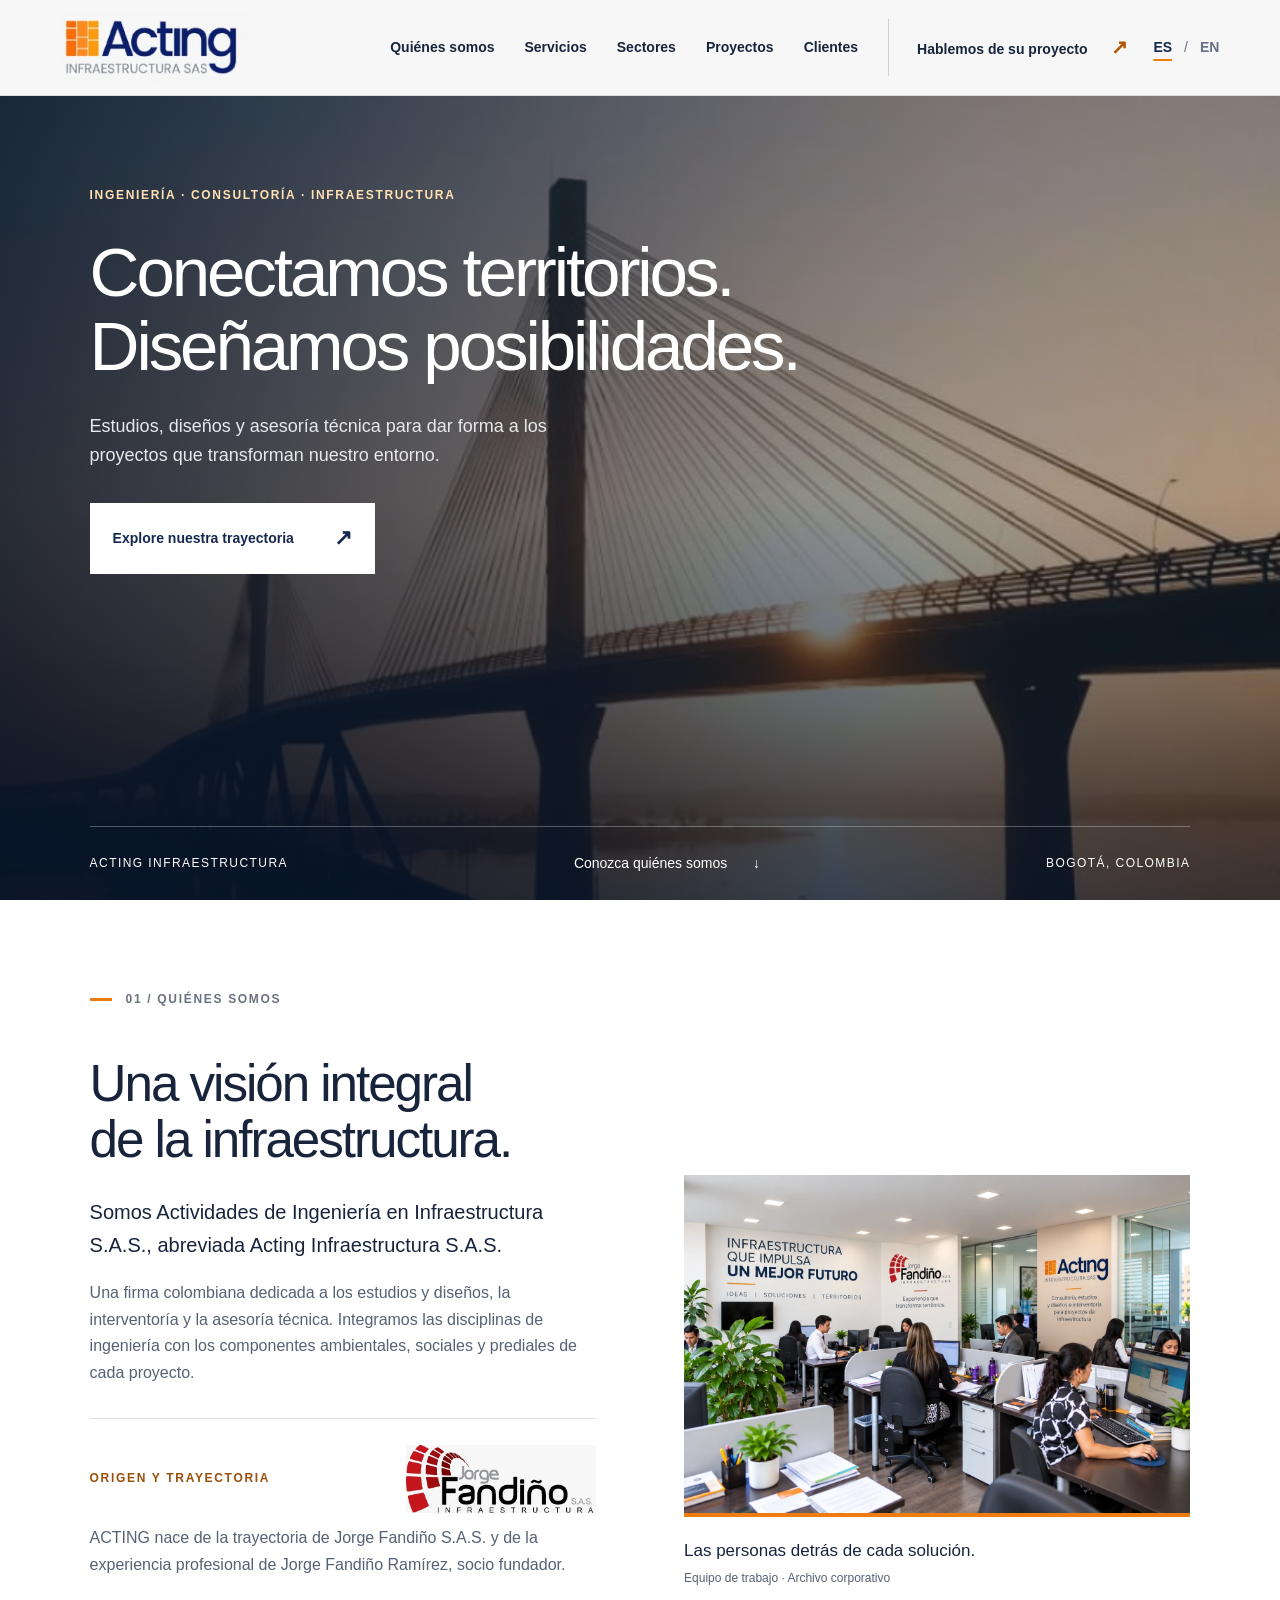
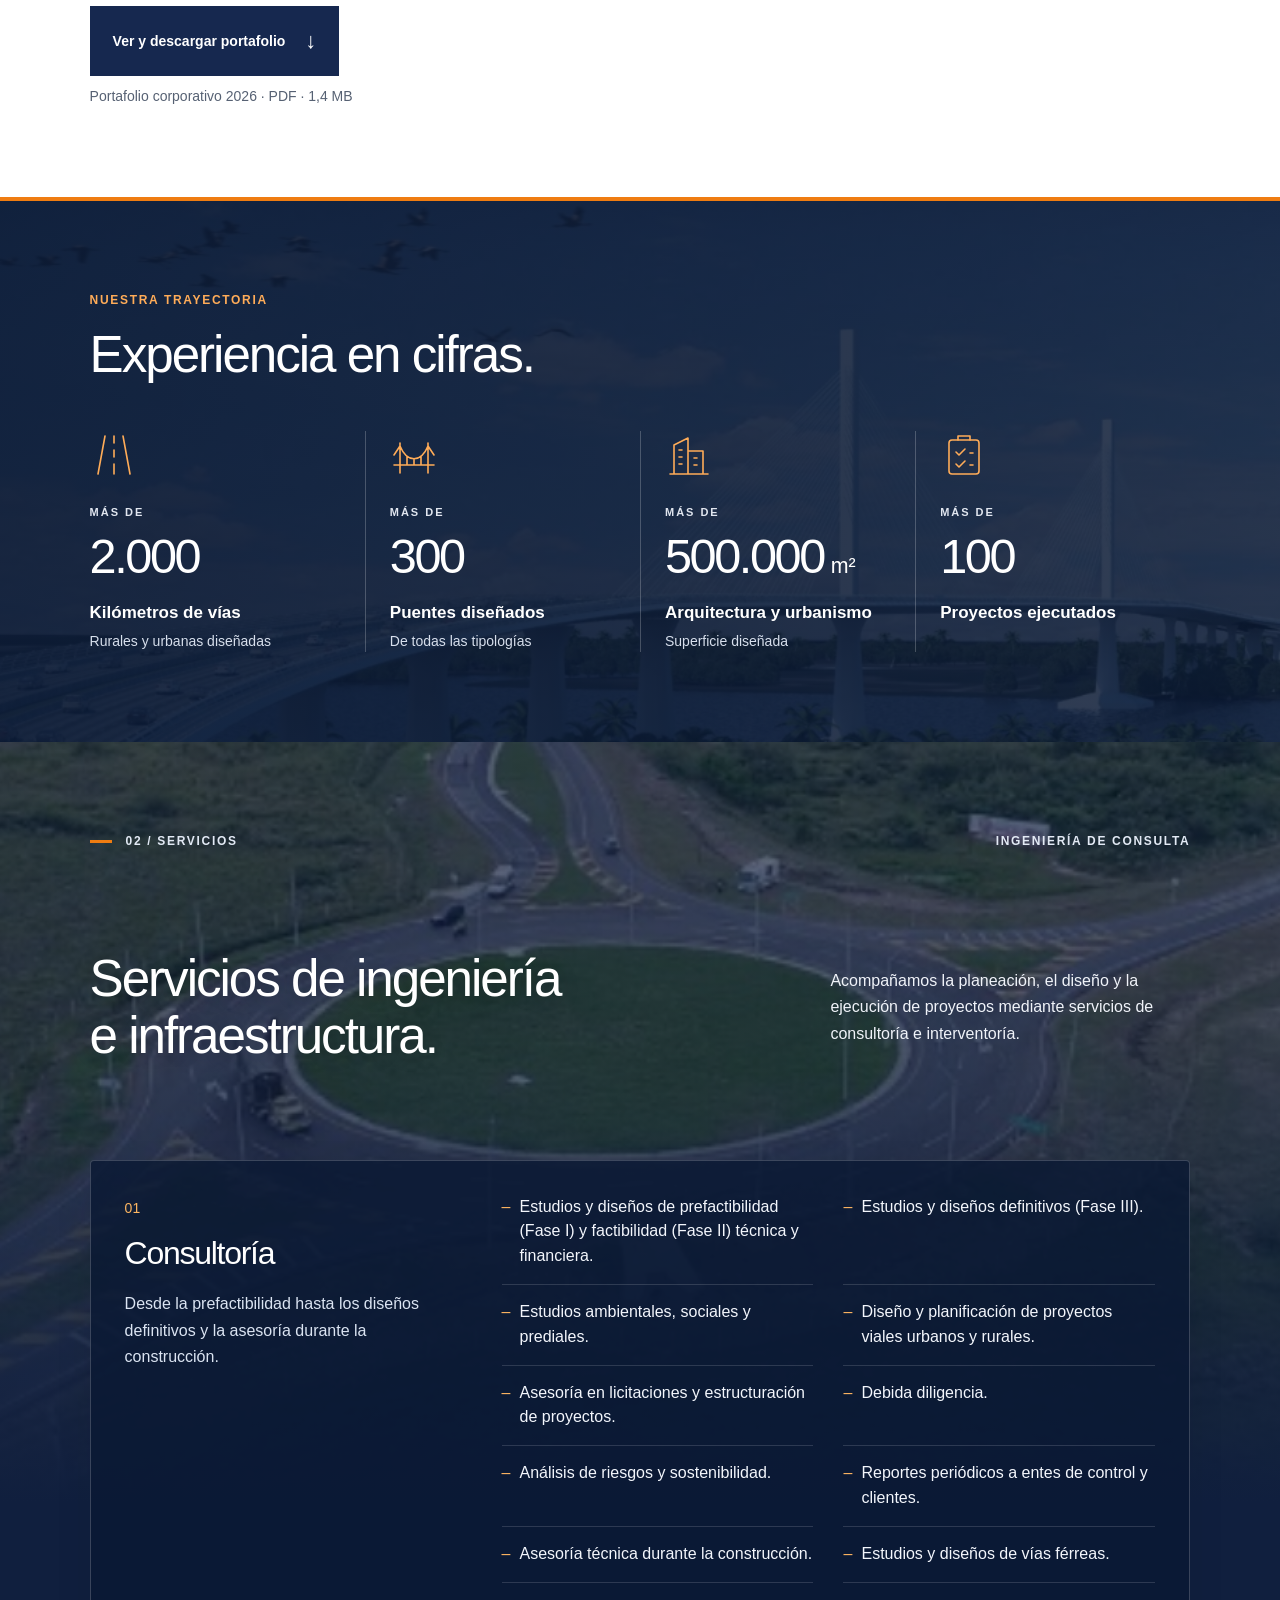
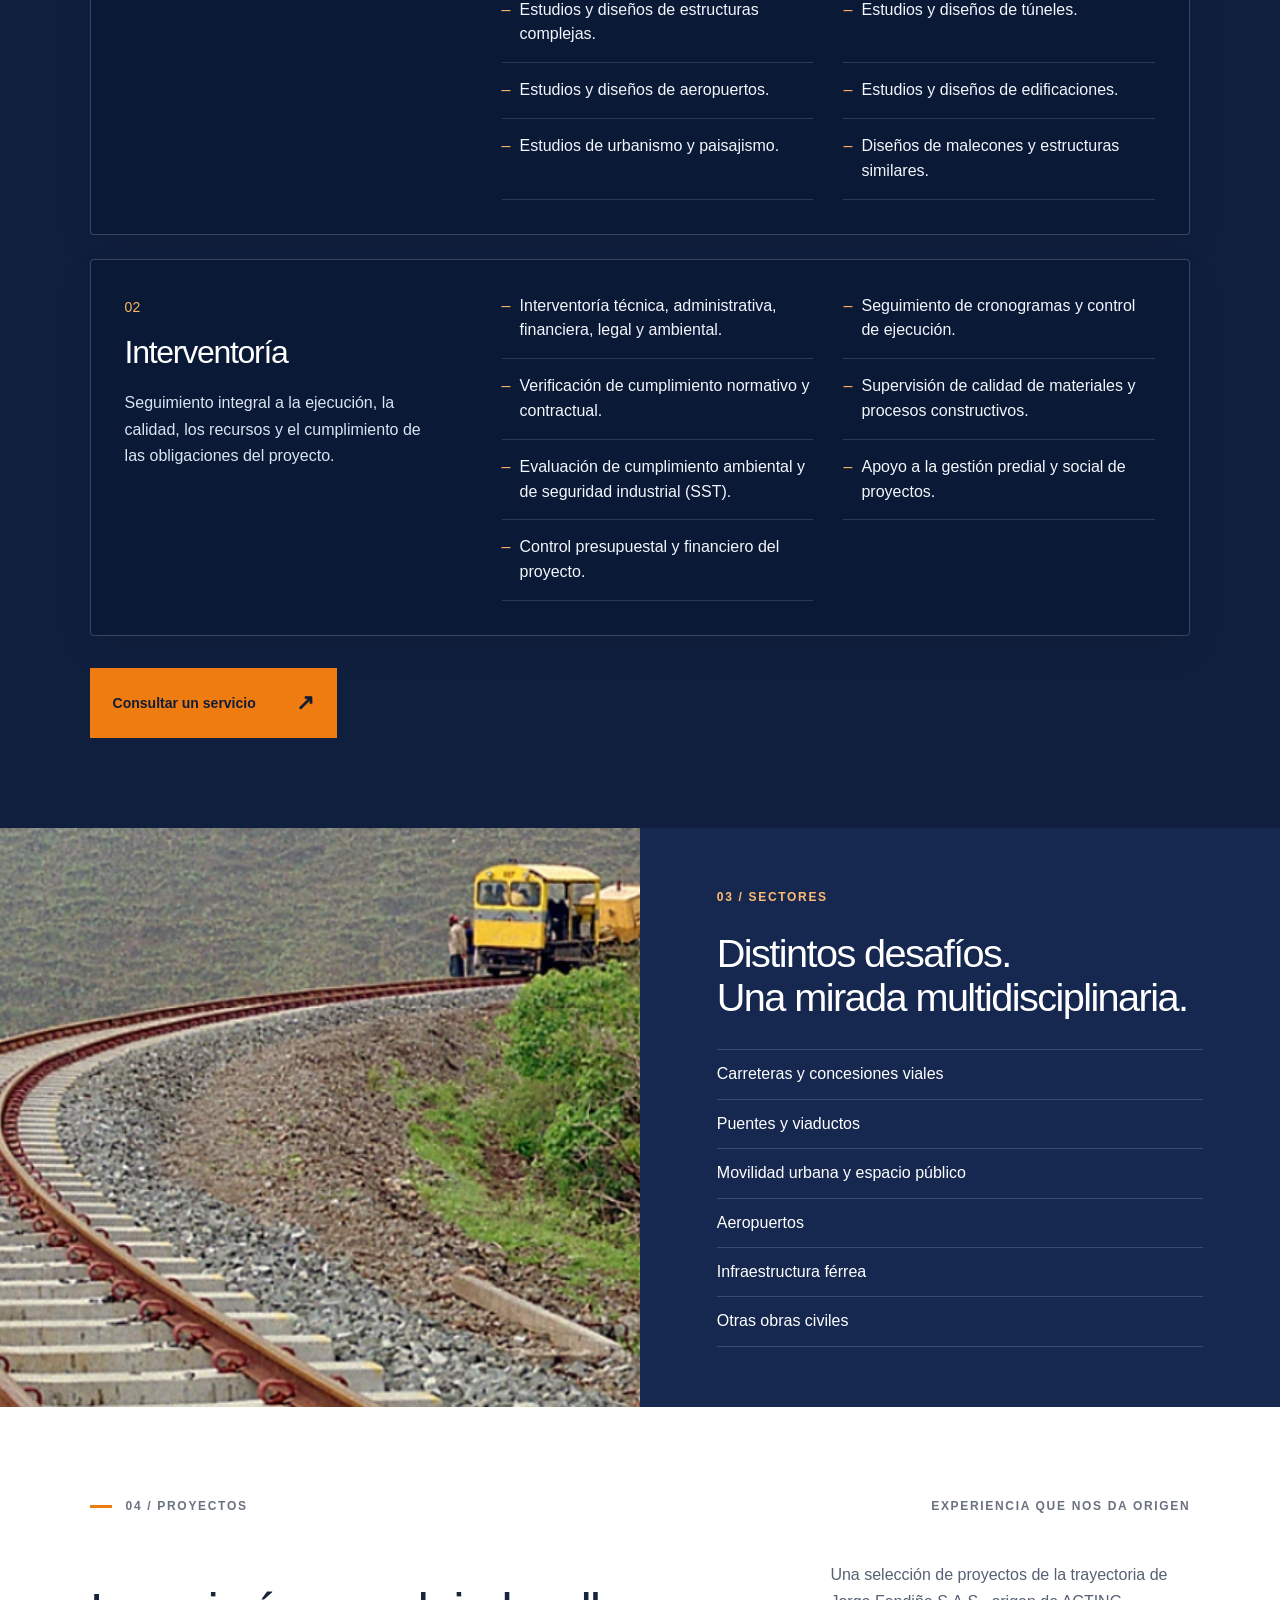
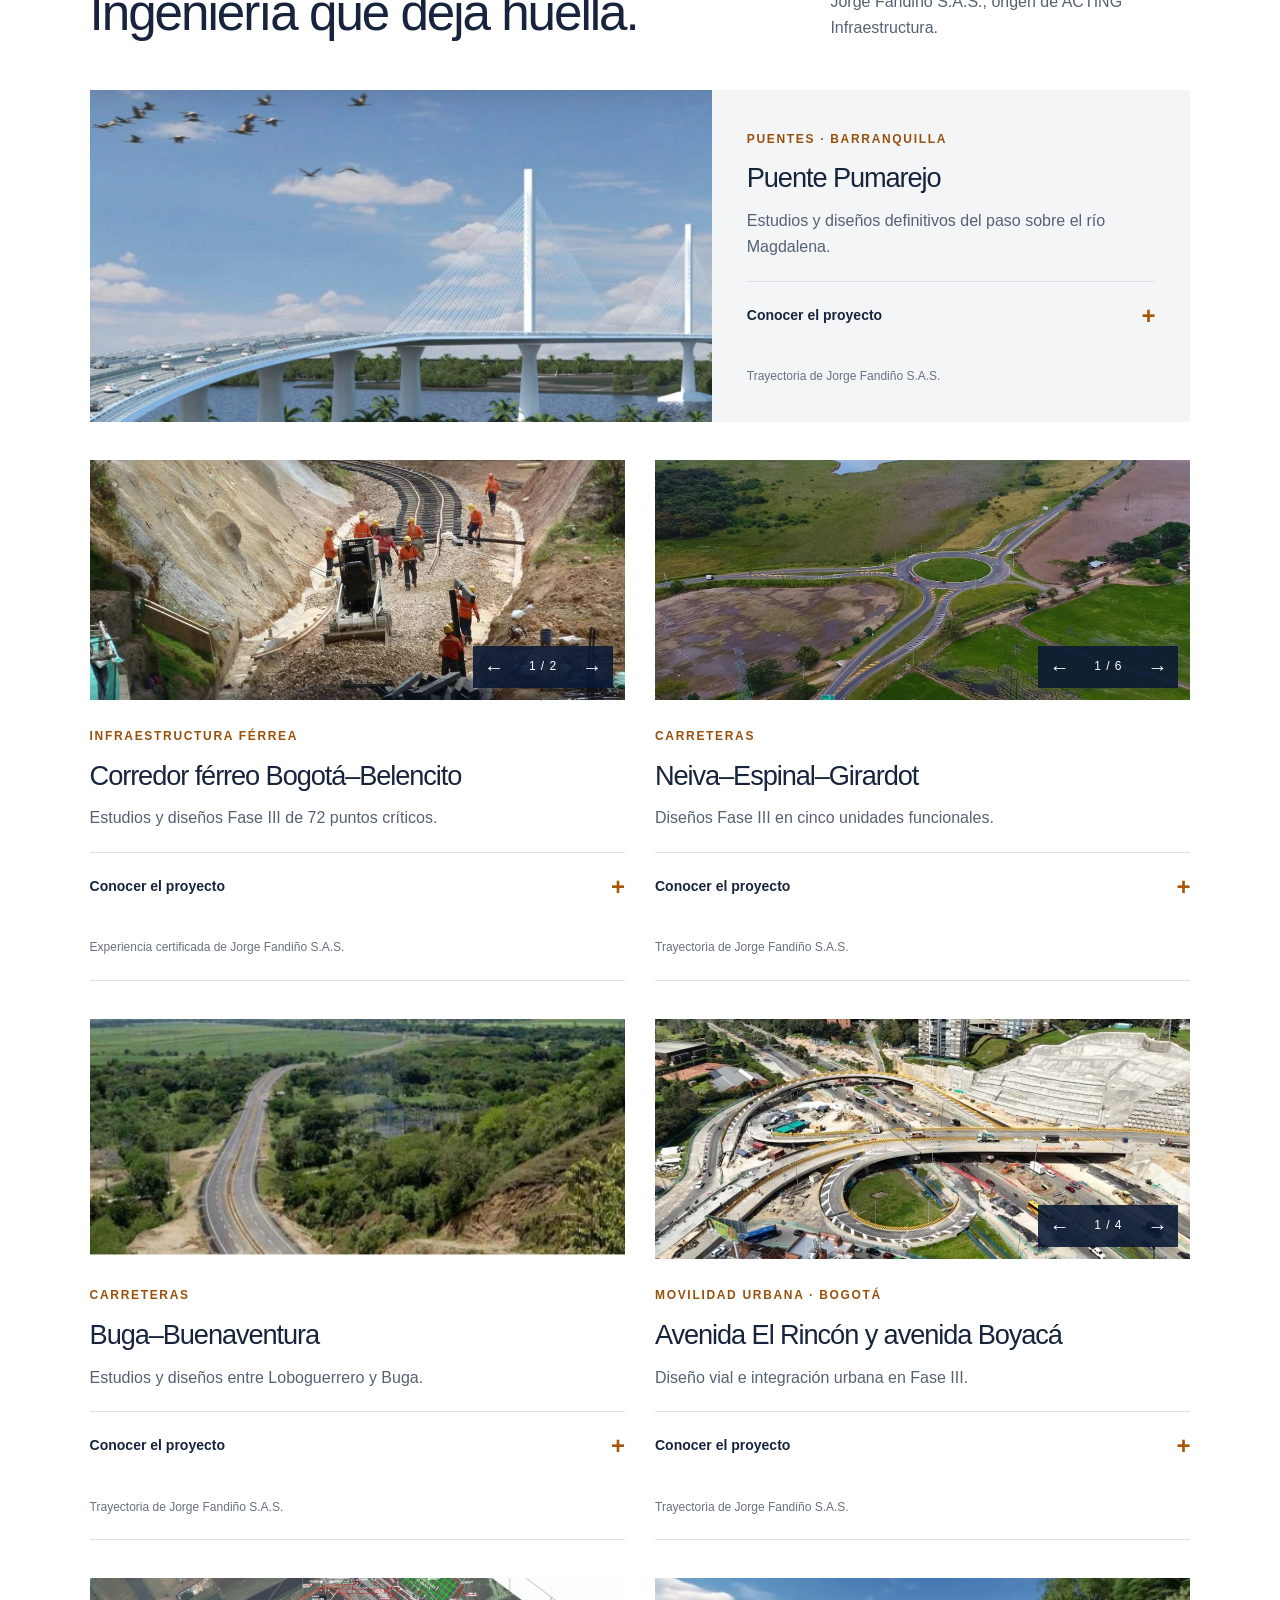
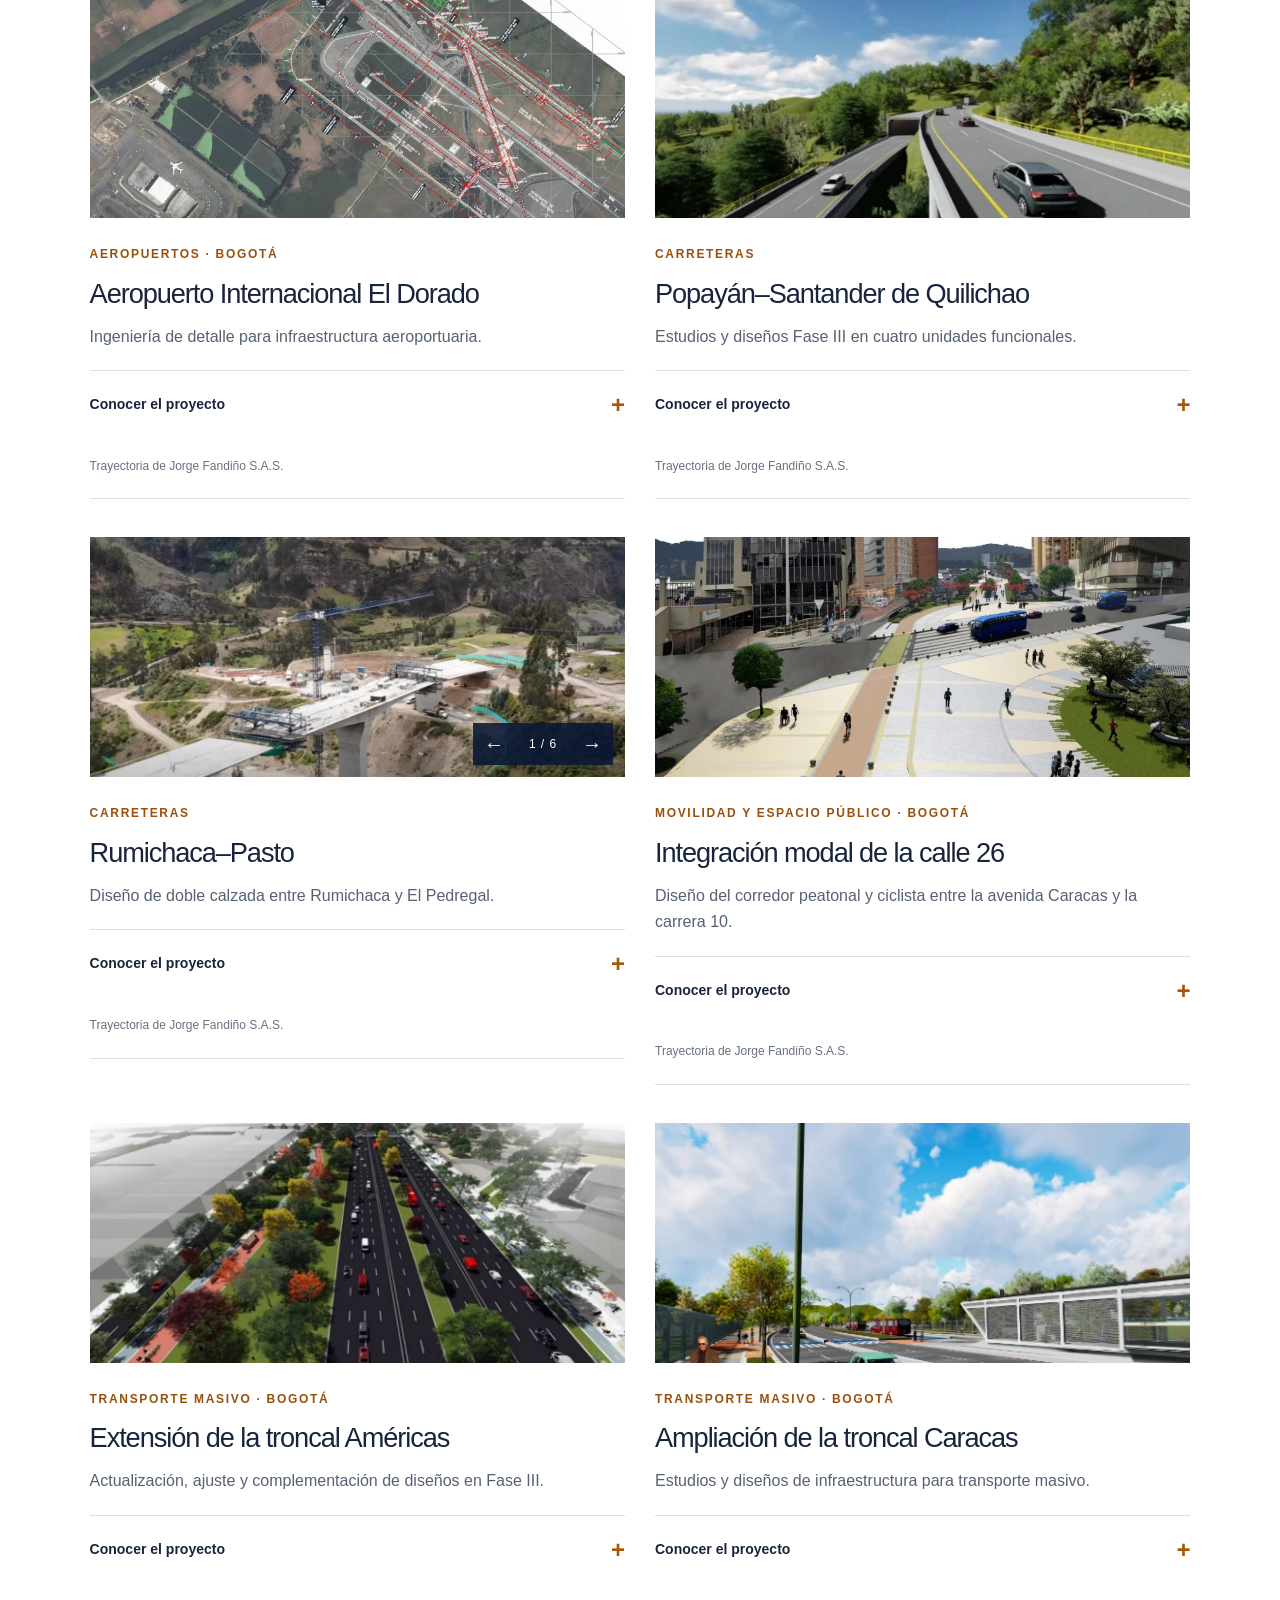
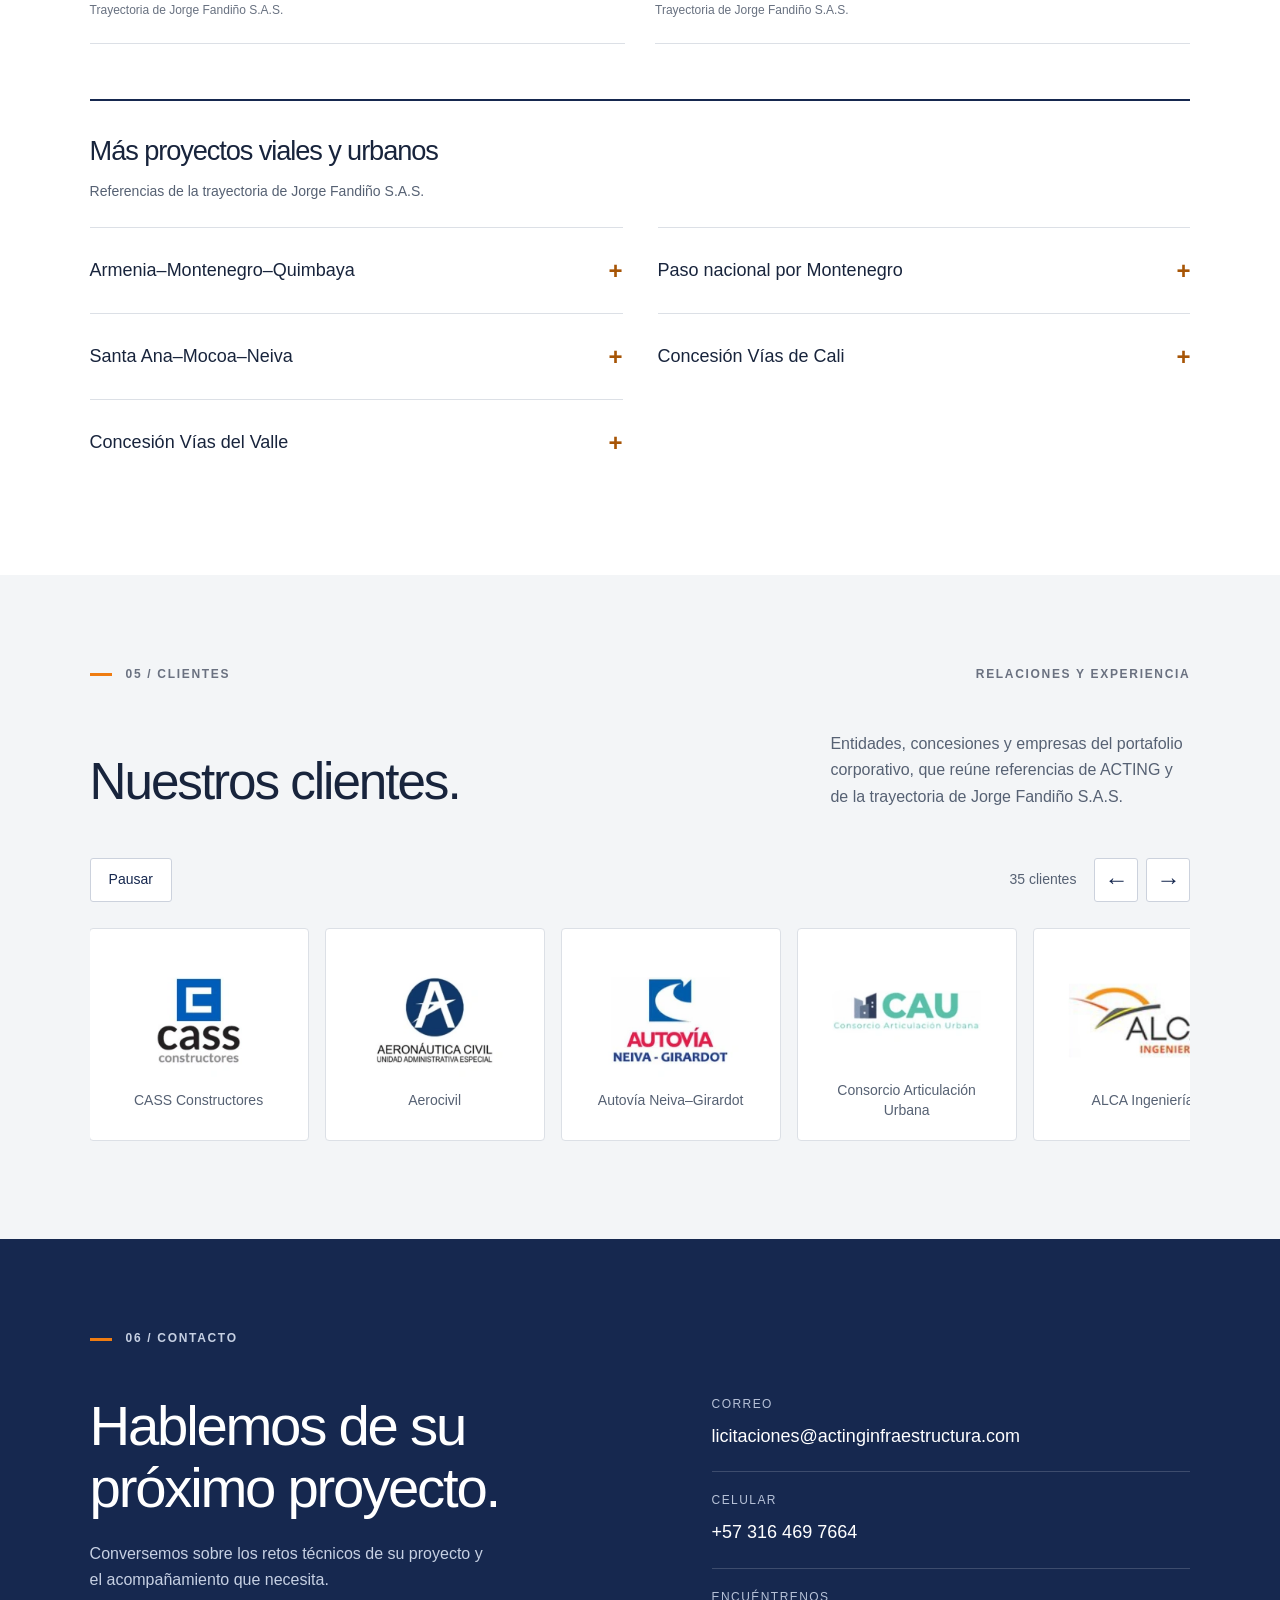
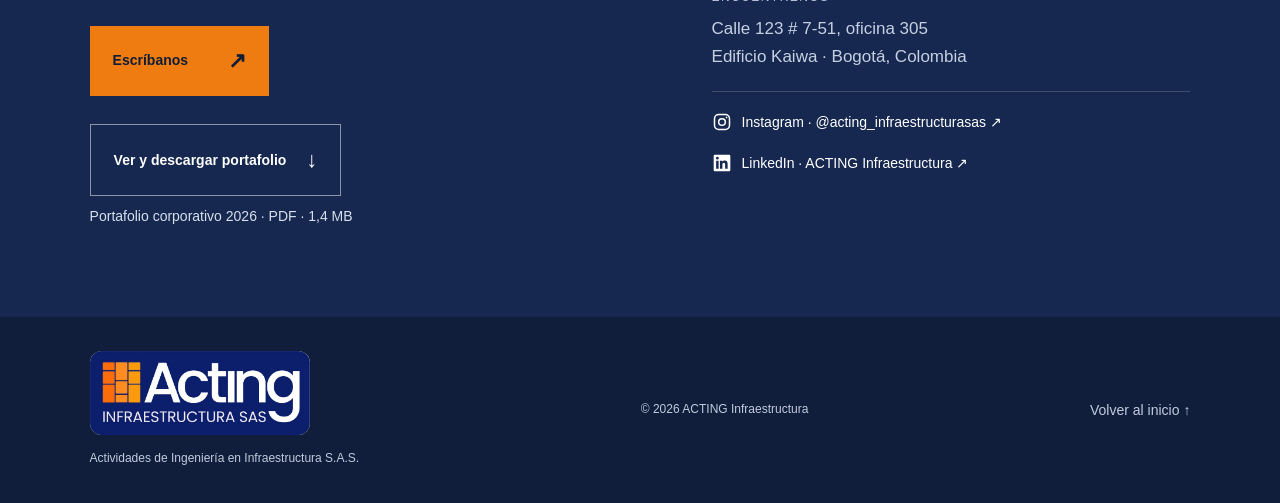
==== index.html @ 6724250f "Add files via upload" ====
<!doctype html>
<html lang="es"><head><meta charset="utf-8"><meta name="viewport" content="width=device-width,initial-scale=1"><title>ACTING Infraestructura | Consultoría, estudios y diseños</title><meta name="description" content="Firma colombiana de consultoría en infraestructura. Estudios y diseños, estructuración de proyectos, interventoría y asesoría técnica."><meta name="theme-color" content="#152753"><link rel="stylesheet" href="styles.css"><link rel="alternate" hreflang="es" href="https://www.actinginfraestructura.com/"><link rel="alternate" hreflang="en" href="https://www.actinginfraestructura.com/en/"><link rel="alternate" hreflang="x-default" href="https://www.actinginfraestructura.com/"></head>
<body><a class="skip" href="#contenido">Saltar al contenido</a>
<header><a href="#inicio" aria-label="ACTING Infraestructura, inicio"><img class="logo" src="assets/logo.webp" alt="Acting Infraestructura S.A.S." width="250" height="90"></a><button class="menu" aria-expanded="false" aria-controls="navegacion">Menú <span>☰</span></button><nav id="navegacion" aria-label="Navegación principal"><a href="#firma">Quiénes somos</a><a href="#servicios">Servicios</a><a href="#sectores">Sectores</a><a href="#proyectos">Proyectos</a><a href="#clientes">Clientes</a><a class="nav-contact" href="#contacto">Hablemos de su proyecto <span aria-hidden="true">↗</span></a></nav><div class="language-switch" role="group" aria-label="Seleccionar idioma"><a href="/" lang="es" hreflang="es" aria-label="Español" aria-current="page">ES</a><span aria-hidden="true">/</span><a href="/en/" lang="en" hreflang="en" aria-label="English">EN</a></div></header>
<main id="contenido"><section id="inicio" class="hero"><img class="hero-image" src="assets/hero.webp" alt="Puente atirantado al atardecer, imagen del portafolio corporativo" width="1440" height="520" fetchpriority="high"><div class="hero-content"><p class="eyebrow">INGENIERÍA · CONSULTORÍA · INFRAESTRUCTURA</p><h1>Conectamos territorios.<br><em>Diseñamos posibilidades.</em></h1><p class="hero-intro">Estudios, diseños y asesoría técnica para dar forma a los proyectos que transforman nuestro entorno.</p><a class="button light" href="#proyectos">Explore nuestra trayectoria <span aria-hidden="true">↗</span></a></div><div class="hero-foot"><span>ACTING INFRAESTRUCTURA</span><a href="#firma">Conozca quiénes somos <span aria-hidden="true">↓</span></a><span>BOGOTÁ, COLOMBIA</span></div></section>
<section class="section firm" id="firma"><div class="section-label"><span>01 / QUIÉNES SOMOS</span></div><div class="firm-layout"><div><h2>Una visión integral<br>de la infraestructura.</h2><p class="lead">Somos Actividades de Ingeniería en Infraestructura S.A.S., abreviada Acting Infraestructura S.A.S.</p><p>Una firma colombiana dedicada a los estudios y diseños, la interventoría y la asesoría técnica. Integramos las disciplinas de ingeniería con los componentes ambientales, sociales y prediales de cada proyecto.</p><div class="origin"><div class="origin-heading"><span class="eyebrow">ORIGEN Y TRAYECTORIA</span><img class="origin-logo" src="assets/jorge-fandino-logo.jpeg" alt="Jorge Fandiño S.A.S. Infraestructura" width="585" height="210" loading="lazy"></div><p>ACTING nace de la trayectoria de Jorge Fandiño S.A.S. y de la experiencia profesional de Jorge Fandiño Ramírez, socio fundador.</p></div><div class="portfolio-download"><a class="button portfolio-button" href="/assets/portafolio-acting-2026-final.pdf?v=d8ad0be1a919" target="_blank" rel="noopener" type="application/pdf" aria-label="Ver y descargar el portafolio corporativo 2026 en PDF, abre en otra pestaña">Ver y descargar portafolio <span aria-hidden="true">↓</span></a><p>Portafolio corporativo 2026 · PDF · 1,4 MB</p></div></div><figure><img src="assets/team-brochure.webp" alt="Equipo de trabajo en la oficina, archivo corporativo" width="1442" height="962" loading="lazy"><figcaption>Las personas detrás de cada solución.<span>Equipo de trabajo · Archivo corporativo</span></figcaption></figure></div></section>
<section id="experiencia" class="section experience" aria-labelledby="experience-title"><div class="experience-heading"><p class="eyebrow">NUESTRA TRAYECTORIA</p><h2 id="experience-title">Experiencia en cifras.</h2></div><div class="metrics-grid"><div class="metric"><svg viewBox="0 0 48 48" width="48" height="48" fill="none" stroke="currentColor" stroke-width="1.6" stroke-linecap="round" stroke-linejoin="round" aria-hidden="true" focusable="false"><path d="M15 5 8 43M33 5l7 38M24 5v7m0 7v7m0 7v10"/></svg><h3>Kilómetros de vías</h3><div class="metric-number"><span class="metric-prefix">MÁS DE</span><span class="metric-value">2.000</span></div><p>Rurales y urbanas diseñadas</p></div><div class="metric"><svg viewBox="0 0 48 48" width="48" height="48" fill="none" stroke="currentColor" stroke-width="1.6" stroke-linecap="round" stroke-linejoin="round" aria-hidden="true" focusable="false"><path d="M4 34h40M10 42V12m28 30V12M10 15c7 17 21 17 28 0M4 24l6-9m28 0 6 9M17 25v9m7-6v6m7-9v9"/></svg><h3>Puentes diseñados</h3><div class="metric-number"><span class="metric-prefix">MÁS DE</span><span class="metric-value">300</span></div><p>De todas las tipologías</p></div><div class="metric"><svg viewBox="0 0 48 48" width="48" height="48" fill="none" stroke="currentColor" stroke-width="1.6" stroke-linecap="round" stroke-linejoin="round" aria-hidden="true" focusable="false"><path d="M5 43h38M9 43V14l14-7v36m0-23h15v23M14 19h3m-3 7h3m-3 7h3m12-6h3m-3 7h3"/></svg><h3>Arquitectura y urbanismo</h3><div class="metric-number"><span class="metric-prefix">MÁS DE</span><span class="metric-value">500.000<span class="metric-unit">m²</span></span></div><p>Superficie diseñada</p></div><div class="metric"><svg viewBox="0 0 48 48" width="48" height="48" fill="none" stroke="currentColor" stroke-width="1.6" stroke-linecap="round" stroke-linejoin="round" aria-hidden="true" focusable="false"><rect x="9" y="9" width="30" height="34" rx="3"/><path d="M18 9V5h12v4M16 21l3 3 6-6m-9 15 3 3 6-6m5-8h3m-3 12h3"/></svg><h3>Proyectos ejecutados</h3><div class="metric-number"><span class="metric-prefix">MÁS DE</span><span class="metric-value">100</span></div></div></div></section>
<section class="services section" id="servicios"><div class="section-label"><span>02 / SERVICIOS</span><span>INGENIERÍA DE CONSULTA</span></div><div class="section-heading"><h2>Servicios de ingeniería<br>e infraestructura.</h2><p>Acompañamos la planeación, el diseño y la ejecución de proyectos mediante servicios de consultoría e interventoría.</p></div><article class="service-catalog"><div class="catalog-heading"><span class="number">01</span><h3>Consultoría</h3><p>Desde la prefactibilidad hasta los diseños definitivos y la asesoría durante la construcción.</p></div><ul class="catalog-list"><li>Estudios y diseños de prefactibilidad (Fase I) y factibilidad (Fase II) técnica y financiera.</li><li>Estudios y diseños definitivos (Fase III).</li><li>Estudios ambientales, sociales y prediales.</li><li>Diseño y planificación de proyectos viales urbanos y rurales.</li><li>Asesoría en licitaciones y estructuración de proyectos.</li><li>Debida diligencia.</li><li>Análisis de riesgos y sostenibilidad.</li><li>Reportes periódicos a entes de control y clientes.</li><li>Asesoría técnica durante la construcción.</li><li>Estudios y diseños de vías férreas.</li><li>Estudios y diseños de estructuras complejas.</li><li>Estudios y diseños de túneles.</li><li>Estudios y diseños de aeropuertos.</li><li>Estudios y diseños de edificaciones.</li><li>Estudios de urbanismo y paisajismo.</li><li>Diseños de malecones y estructuras similares.</li></ul></article>
<article class="service-catalog"><div class="catalog-heading"><span class="number">02</span><h3>Interventoría</h3><p>Seguimiento integral a la ejecución, la calidad, los recursos y el cumplimiento de las obligaciones del proyecto.</p></div><ul class="catalog-list"><li>Interventoría técnica, administrativa, financiera, legal y ambiental.</li><li>Seguimiento de cronogramas y control de ejecución.</li><li>Verificación de cumplimiento normativo y contractual.</li><li>Supervisión de calidad de materiales y procesos constructivos.</li><li>Evaluación de cumplimiento ambiental y de seguridad industrial (SST).</li><li>Apoyo a la gestión predial y social de proyectos.</li><li>Control presupuestal y financiero del proyecto.</li></ul></article><a class="button service-contact" href="#contacto">Consultar un servicio <span aria-hidden="true">↗</span></a></section>
<section id="sectores" class="sectors"><div class="sector-image"><img src="assets/rail.webp" alt="Corredor ferroviario del archivo corporativo" width="1440" height="405" loading="lazy"></div><div class="sector-content"><p class="eyebrow">03 / SECTORES</p><h2>Distintos desafíos.<br>Una mirada multidisciplinaria.</h2><ul><li>Carreteras y concesiones viales</li><li>Puentes y viaductos</li><li>Movilidad urbana y espacio público</li><li>Aeropuertos</li><li>Infraestructura férrea</li><li>Otras obras civiles</li></ul></div></section>
<section id="proyectos" class="section projects"><div class="section-label"><span>04 / PROYECTOS</span><span>EXPERIENCIA QUE NOS DA ORIGEN</span></div><div class="section-heading"><h2>Ingeniería que deja huella.</h2><p>Una selección de proyectos de la trayectoria de Jorge Fandiño S.A.S., origen de ACTING Infraestructura.</p></div><div class="project-grid">
<article class="project featured"><img src="assets/pumarejo.webp" alt="Puente Pumarejo sobre el río Magdalena" width="1440" height="388" loading="lazy"><div class="project-body"><span class="eyebrow">PUENTES · BARRANQUILLA</span><h3>Puente Pumarejo</h3><p>Estudios y diseños definitivos del paso sobre el río Magdalena.</p><details><summary>Conocer el proyecto <span aria-hidden="true">+</span></summary><div class="details"><p>Participación de Jorge Fandiño S.A.S., junto con otras empresas, en el diseño Fase III del puente atirantado, los viaductos de acceso y las conexiones viales.</p><dl><div><dt>Cliente</dt><dd>INVÍAS</dd></div><div><dt>Período</dt><dd>2013–2015</dd></div><div><dt>Alcance</dt><dd>380 m de luz principal · 2,88 km entre estribos · 6 carriles</dd></div></dl></div></details><small>Trayectoria de Jorge Fandiño S.A.S.</small></div></article>
<article class="project" id="bogota-belencito"><div class="project-gallery" data-gallery aria-label="Galería del proyecto Bogotá–Belencito"><div class="gallery-track"><img src="assets/bogota-belencito-1.webp" alt="Trabajos en la vía férrea del corredor Bogotá–Belencito" width="894" height="388" loading="lazy"><img src="assets/bogota-belencito-2.webp" alt="Puente ferroviario del proyecto Bogotá–Belencito" width="535" height="388" loading="lazy" hidden></div><div class="gallery-controls"><button type="button" class="gallery-prev" aria-label="Fotografía anterior">←</button><span class="gallery-counter" aria-live="polite">1 / 2</span><button type="button" class="gallery-next" aria-label="Fotografía siguiente">→</button></div></div><div class="project-body"><span class="eyebrow">INFRAESTRUCTURA FÉRREA</span><h3>Corredor férreo Bogotá–Belencito</h3><p>Estudios y diseños Fase III de 72 puntos críticos.</p><details><summary>Conocer el proyecto <span aria-hidden="true">+</span></summary><div class="details"><p>Estudios y diseños definitivos para la construcción de 72 puntos críticos en los corredores Bogotá–Belencito, La Caro–Zipaquirá y Bogotá–Facatativá. El alcance integró topografía, geología, hidrología, hidráulica, geotecnia, estructuras, planos, cantidades de obra y presupuesto.</p><dl><div><dt>Cliente</dt><dd>Consorcio Dracol Vías Férreas</dd></div><div><dt>Período</dt><dd>2013–2014</dd></div><div><dt>Duración</dt><dd>12 meses</dd></div><div><dt>Alcance</dt><dd>72 puntos críticos · Fase III</dd></div></dl></div></details><small>Experiencia certificada de Jorge Fandiño S.A.S.</small></div></article>
<article class="project"><div class="project-gallery" data-gallery aria-label="Galería del proyecto Neiva–Espinal–Girardot"><div class="gallery-track"><img src="assets/neiva-girardot-1.webp" alt="Glorieta Yaguará, unidad funcional 1 del corredor Neiva–Espinal–Girardot" width="1366" height="768" loading="lazy"><img src="assets/neiva-girardot-2.webp" alt="Vista del corredor vial en la unidad funcional 3 de Neiva–Espinal–Girardot" width="1366" height="768" loading="lazy" hidden><img src="assets/neiva-girardot-3.webp" alt="Vista aérea del trazado vial en la unidad funcional 3 de Neiva–Espinal–Girardot" width="1366" height="768" loading="lazy" hidden><img src="assets/neiva-girardot-4.webp" alt="Inicio de la variante de El Espinal, unidad funcional 4" width="1400" height="1049" loading="lazy" hidden><img src="assets/neiva-girardot-5.webp" alt="Segunda calzada de la unidad funcional 5 de Neiva–Espinal–Girardot" width="1400" height="744" loading="lazy" hidden><img src="assets/neiva.webp" alt="Corredor vial Neiva–Espinal–Girardot" width="647" height="262" loading="lazy" hidden></div><div class="gallery-controls"><button type="button" class="gallery-prev" aria-label="Fotografía anterior">←</button><span class="gallery-counter" aria-live="polite">1 / 6</span><button type="button" class="gallery-next" aria-label="Fotografía siguiente">→</button></div></div><div class="project-body"><span class="eyebrow">CARRETERAS</span><h3>Neiva–Espinal–Girardot</h3><p>Diseños Fase III en cinco unidades funcionales.</p><details><summary>Conocer el proyecto <span aria-hidden="true">+</span></summary><div class="details"><p>Diseño de 197 km de corredor. El alcance reportado incluye 36 puentes vehiculares, seis puentes peatonales, ocho intersecciones y espacio público.</p><dl><div><dt>Cliente</dt><dd>Autovía Neiva–Girardot</dd></div><div><dt>Período</dt><dd>2016–2019</dd></div></dl></div></details><small>Trayectoria de Jorge Fandiño S.A.S.</small></div></article>
<article class="project"><img src="assets/buga.webp" alt="Corredor vial Buga–Buenaventura" width="648" height="262" loading="lazy"><div class="project-body"><span class="eyebrow">CARRETERAS</span><h3>Buga–Buenaventura</h3><p>Estudios y diseños entre Loboguerrero y Buga.</p><details><summary>Conocer el proyecto <span aria-hidden="true">+</span></summary><div class="details"><p>Diseños Fase III de las unidades funcionales 4 y 5. 54,6 km en doble calzada, con trazado, geotecnia, pavimentos, hidrología, drenaje, redes y seguridad vial.</p><dl><div><dt>Cliente</dt><dd>Consorcio Constructor Vía Pacífico</dd></div><div><dt>Período</dt><dd>2016–2019</dd></div></dl></div></details><small>Trayectoria de Jorge Fandiño S.A.S.</small></div></article>
<article class="project"><div class="project-gallery" data-gallery aria-label="Galería del proyecto Avenida El Rincón y avenida Boyacá"><div class="gallery-track"><img src="assets/rincon-boyaca-1.webp" alt="Vista aérea diurna del intercambiador de la avenida El Rincón y la avenida Boyacá" width="1050" height="551" loading="lazy"><img src="assets/rincon-boyaca-2.webp" alt="Vista aérea del puente y las orejas viales del intercambiador de la avenida El Rincón" width="1200" height="675" loading="lazy" hidden><img src="assets/rincon-boyaca-3.webp" alt="Vista aérea nocturna del intercambiador de la avenida El Rincón y la avenida Boyacá" width="858" height="484" loading="lazy" hidden><img src="assets/rincon.webp" alt="Intersección de la avenida El Rincón y la avenida Boyacá" width="497" height="221" loading="lazy" hidden></div><div class="gallery-controls"><button type="button" class="gallery-prev" aria-label="Fotografía anterior">←</button><span class="gallery-counter" aria-live="polite">1 / 4</span><button type="button" class="gallery-next" aria-label="Fotografía siguiente">→</button></div></div><div class="project-body"><span class="eyebrow">MOVILIDAD URBANA · BOGOTÁ</span><h3>Avenida El Rincón y avenida Boyacá</h3><p>Diseño vial e integración urbana en Fase III.</p><details><summary>Conocer el proyecto <span aria-hidden="true">+</span></summary><div class="details"><p>Diseño de 1,50 km de doble calzada, intercambiador a desnivel, tres puentes y tres pontones.</p><dl><div><dt>Cliente</dt><dd>IDU</dd></div><div><dt>Período</dt><dd>2017–2019</dd></div></dl></div></details><small>Trayectoria de Jorge Fandiño S.A.S.</small></div></article>
<article class="project"><img src="assets/dorado.webp" alt="Plano de diseño del Aeropuerto Internacional El Dorado" width="833" height="548" loading="lazy"><div class="project-body"><span class="eyebrow">AEROPUERTOS · BOGOTÁ</span><h3>Aeropuerto Internacional El Dorado</h3><p>Ingeniería de detalle para infraestructura aeroportuaria.</p><details><summary>Conocer el proyecto <span aria-hidden="true">+</span></summary><div class="details"><p>Diseños Fase III para la extensión de la pista 13L/31R y las calles de salida rápida. Geometría, geotecnia, pavimentos, estructuras y sistemas eléctricos.</p><dl><div><dt>Cliente</dt><dd>Aerocivil</dd></div><div><dt>Período</dt><dd>2021</dd></div></dl></div></details><small>Trayectoria de Jorge Fandiño S.A.S.</small></div></article>
<article class="project"><img src="assets/popayan.webp" alt="Popayán–Santander de Quilichao — archivo corporativo" width="680" height="374" loading="lazy"><div class="project-body"><span class="eyebrow">CARRETERAS</span><h3>Popayán–Santander de Quilichao</h3><p>Estudios y diseños Fase III en cuatro unidades funcionales.</p><details><summary>Conocer el proyecto <span aria-hidden="true">+</span></summary><div class="details"><p>Diseños de 76,35 km con puentes vehiculares y peatonales, intercambiadores, retornos, urbanismo y áreas de servicio.</p><dl><div><dt>Cliente</dt><dd>Consorcio EPC Nuevo Cauca</dd></div><div><dt>Período</dt><dd>2015–2016</dd></div></dl></div></details><small>Trayectoria de Jorge Fandiño S.A.S.</small></div></article>
<article class="project"><div class="project-gallery" data-gallery aria-label="Galería del proyecto Rumichaca–Pasto"><div class="gallery-track"><img src="assets/rumichaca-pasto-1.webp" alt="Vista aérea de un puente en construcción en el corredor Rumichaca–Pasto" width="1280" height="541" loading="lazy"><img src="assets/rumichaca-pasto-2.webp" alt="Corredor vial terminado entre Rumichaca y Pasto" width="1192" height="597" loading="lazy" hidden><img src="assets/rumichaca-pasto-3.webp" alt="Vista aérea de la doble calzada y las obras de estabilización del corredor Rumichaca–Pasto" width="1280" height="575" loading="lazy" hidden><img src="assets/rumichaca-pasto-4.webp" alt="Vista aérea del puente Boquerón en el corredor Rumichaca–Pasto" width="1280" height="590" loading="lazy" hidden><img src="assets/rumichaca-pasto-5.webp" alt="Vista aérea de un intercambiador vial del corredor Rumichaca–Pasto" width="1280" height="491" loading="lazy" hidden><img src="assets/rumichaca.webp" alt="Rumichaca–Pasto — archivo corporativo" width="680" height="374" loading="lazy" hidden></div><div class="gallery-controls"><button type="button" class="gallery-prev" aria-label="Fotografía anterior">←</button><span class="gallery-counter" aria-live="polite">1 / 6</span><button type="button" class="gallery-next" aria-label="Fotografía siguiente">→</button></div></div><div class="project-body"><span class="eyebrow">CARRETERAS</span><h3>Rumichaca–Pasto</h3><p>Diseño de doble calzada entre Rumichaca y El Pedregal.</p><details><summary>Conocer el proyecto <span aria-hidden="true">+</span></summary><div class="details"><p>Diseños Fase III de 44 km en las unidades funcionales 1, 2 y 3. Geometría, geotecnia, drenaje, pavimentos, estructuras, señalización y obras complementarias.</p><dl><div><dt>Cliente</dt><dd>Consorcio SH (Sacyr–Herdoiza)</dd></div><div><dt>Período</dt><dd>2016–2017</dd></div></dl></div></details><small>Trayectoria de Jorge Fandiño S.A.S.</small></div></article>
<article class="project"><img src="assets/calle26.webp" alt="Integración modal de la calle 26 — archivo corporativo" width="680" height="374" loading="lazy"><div class="project-body"><span class="eyebrow">MOVILIDAD Y ESPACIO PÚBLICO · BOGOTÁ</span><h3>Integración modal de la calle 26</h3><p>Diseño del corredor peatonal y ciclista entre la avenida Caracas y la carrera 10.</p><details><summary>Conocer el proyecto <span aria-hidden="true">+</span></summary><div class="details"><p>Diseños Fase III de la plataforma sobre la calle 26, conexiones y zonas verdes para articular los modos de transporte previstos en el sector. Imagen: visualización del corredor.</p><dl><div><dt>Cliente</dt><dd>IDU</dd></div><div><dt>Período</dt><dd>2022–2023</dd></div></dl></div></details><small>Trayectoria de Jorge Fandiño S.A.S.</small></div></article>
<article class="project"><img src="assets/americas.webp" alt="Extensión de la troncal Américas — archivo corporativo" width="680" height="374" loading="lazy"><div class="project-body"><span class="eyebrow">TRANSPORTE MASIVO · BOGOTÁ</span><h3>Extensión de la troncal Américas</h3><p>Actualización, ajuste y complementación de diseños en Fase III.</p><details><summary>Conocer el proyecto <span aria-hidden="true">+</span></summary><div class="details"><p>Corredor entre Puente Aranda y la NQS, y conexión operacional con la calle 26. El portafolio reporta 2,50 km de corredor y puentes de conexión. Imagen: visualización del proyecto.</p><dl><div><dt>Cliente</dt><dd>IDU</dd></div><div><dt>Período</dt><dd>2016–2019</dd></div></dl></div></details><small>Trayectoria de Jorge Fandiño S.A.S.</small></div></article>
<article class="project"><img src="assets/caracas.webp" alt="Ampliación de la troncal Caracas — archivo corporativo" width="680" height="374" loading="lazy"><div class="project-body"><span class="eyebrow">TRANSPORTE MASIVO · BOGOTÁ</span><h3>Ampliación de la troncal Caracas</h3><p>Estudios y diseños de infraestructura para transporte masivo.</p><details><summary>Conocer el proyecto <span aria-hidden="true">+</span></summary><div class="details"><p>Diseños Fase III de 7,50 km de vía urbana, estaciones, patio taller para 130 buses, puentes vehiculares y peatonales, y 60.000 m² de espacio público. Imagen: visualización del proyecto.</p><dl><div><dt>Cliente</dt><dd>IDU</dd></div><div><dt>Período</dt><dd>2016–2019</dd></div></dl></div></details><small>Trayectoria de Jorge Fandiño S.A.S.</small></div></article></div><div class="more-projects"><h3>Más proyectos viales y urbanos</h3><p>Referencias de la trayectoria de Jorge Fandiño S.A.S.</p><div class="reference-list"><details><summary><span class="reference-title">Armenia–Montenegro–Quimbaya</span><span aria-hidden="true">+</span></summary><div class="details"><p>Estudios de conectividad en cuatro tramos. Tránsito, trazado, geotecnia, estructuras, redes y componentes del entorno.</p><dl><div><dt>Cliente</dt><dd>INVÍAS</dd></div><div><dt>Período</dt><dd>2020–2022</dd></div></dl></div></details><details><summary><span class="reference-title">Paso nacional por Montenegro</span><span aria-hidden="true">+</span></summary><div class="details"><p>Diseños Fase III de paso deprimido, túnel falso de 230 m, puente de 30 m y parque lineal.</p><dl><div><dt>Cliente</dt><dd>Consorcio ALC Montenegro 067</dd></div><div><dt>Período</dt><dd>2016–2017</dd></div></dl></div></details><details><summary><span class="reference-title">Santa Ana–Mocoa–Neiva</span><span aria-hidden="true">+</span></summary><div class="details"><p>Diseños Fase III: diseño geométrico en 456,2 km, topografía LiDAR, tránsito, urbanismo y arquitectura.</p><dl><div><dt>Cliente</dt><dd>Concesión Aliadas</dd></div><div><dt>Período</dt><dd>2016–2019</dd></div></dl></div></details><details><summary><span class="reference-title">Concesión Vías de Cali</span><span aria-hidden="true">+</span></summary><div class="details"><p>Diseños Fase III de 11,4 km en ocho tramos. Intersección a desnivel, puentes, redes y espacio público.</p><dl><div><dt>Cliente</dt><dd>Concesión Vías de Cali</dd></div><div><dt>Período</dt><dd>2010–2011</dd></div></dl></div></details><details><summary><span class="reference-title">Concesión Vías del Valle</span><span aria-hidden="true">+</span></summary><div class="details"><p>Diseños Fase III de 40 km en once tramos, siete puentes vehiculares, redes y urbanismo.</p><dl><div><dt>Cliente</dt><dd>Concesión Vías del Valle</dd></div><div><dt>Período</dt><dd>2010–2011</dd></div></dl></div></details></div></div></section><section id="clientes" class="section clients"><div class="section-label"><span>05 / CLIENTES</span><span>RELACIONES Y EXPERIENCIA</span></div><div class="section-heading"><h2>Nuestros clientes.</h2><p>Entidades, concesiones y empresas del portafolio corporativo, que reúne referencias de ACTING y de la trayectoria de Jorge Fandiño S.A.S.</p></div><div class="client-grid"><figure><img src="assets/client-1-1.webp" alt="CASS Constructores" width="224" height="155" loading="lazy"><figcaption>CASS Constructores</figcaption></figure><figure><img src="assets/client-1-2.webp" alt="Aerocivil" width="224" height="155" loading="lazy"><figcaption>Aerocivil</figcaption></figure><figure><img src="assets/client-1-3.webp" alt="Autovía Neiva–Girardot" width="224" height="155" loading="lazy"><figcaption>Autovía Neiva–Girardot</figcaption></figure><figure><img src="assets/client-1-4.webp" alt="Consorcio Articulación Urbana" width="224" height="155" loading="lazy"><figcaption>Consorcio Articulación Urbana</figcaption></figure><figure><img src="assets/client-1-5.webp" alt="ALCA Ingeniería" width="224" height="155" loading="lazy"><figcaption>ALCA Ingeniería</figcaption></figure><figure><img src="assets/client-1-6.webp" alt="Constructora Conconcreto" width="224" height="155" loading="lazy"><figcaption>Constructora Conconcreto</figcaption></figure><figure><img src="assets/client-1-7.webp" alt="Diconsultoría Ingenieros" width="224" height="155" loading="lazy"><figcaption>Diconsultoría Ingenieros</figcaption></figure><figure><img src="assets/client-1-9.webp" alt="C&amp;G Ingeniería y Construcciones" width="224" height="155" loading="lazy"><figcaption>C&amp;G Ingeniería y Construcciones</figcaption></figure><figure><img src="assets/client-1-10.webp" alt="DIMAR" width="224" height="155" loading="lazy"><figcaption>DIMAR</figcaption></figure><figure><img src="assets/client-1-11.webp" alt="Gobernación del Vichada" width="224" height="155" loading="lazy"><figcaption>Gobernación del Vichada</figcaption></figure><figure><img src="assets/client-1-12.webp" alt="ICCU" width="224" height="155" loading="lazy"><figcaption>ICCU</figcaption></figure><figure><img src="assets/client-1-13.webp" alt="Alternativas Viales" width="224" height="155" loading="lazy"><figcaption>Alternativas Viales</figcaption></figure><figure><img src="assets/client-1-14.webp" alt="Instituto de Desarrollo Urbano — IDU" width="224" height="155" loading="lazy"><figcaption>Instituto de Desarrollo Urbano — IDU</figcaption></figure><figure><img src="assets/client-1-15.webp" alt="A Construir S.A." width="224" height="155" loading="lazy"><figcaption>A Construir S.A.</figcaption></figure><figure><img src="assets/client-1-16.webp" alt="Aliadas para el Progreso" width="224" height="155" loading="lazy"><figcaption>Aliadas para el Progreso</figcaption></figure><figure><img src="assets/client-1-17.webp" alt="Ingevías" width="224" height="155" loading="lazy"><figcaption>Ingevías</figcaption></figure><figure><img src="assets/client-1-18.webp" alt="INVÍAS" width="224" height="155" loading="lazy"><figcaption>INVÍAS</figcaption></figure><figure><img src="assets/client-2-1.webp" alt="Concesionaria Vial del Pacífico" width="224" height="155" loading="lazy"><figcaption>Concesionaria Vial del Pacífico</figcaption></figure><figure><img src="assets/client-2-2.webp" alt="Cano Jiménez Estudios" width="224" height="155" loading="lazy"><figcaption>Cano Jiménez Estudios</figcaption></figure><figure><img src="assets/client-2-3.webp" alt="Constructora Colpatria" width="224" height="155" loading="lazy"><figcaption>Constructora Colpatria</figcaption></figure><figure><img src="assets/client-2-4.webp" alt="Nuevo Cauca" width="224" height="155" loading="lazy"><figcaption>Nuevo Cauca</figcaption></figure><figure><img src="assets/client-2-5.webp" alt="Sonacol S.A.S." width="224" height="155" loading="lazy"><figcaption>Sonacol S.A.S.</figcaption></figure><figure><img src="assets/client-2-6.webp" alt="Gobernación del Atlántico" width="224" height="155" loading="lazy"><figcaption>Gobernación del Atlántico</figcaption></figure><figure><img src="assets/client-2-7.webp" alt="Constructora LHS" width="224" height="155" loading="lazy"><figcaption>Constructora LHS</figcaption></figure><figure><img src="assets/client-2-8.webp" alt="Tren de Occidente" width="224" height="155" loading="lazy"><figcaption>Tren de Occidente</figcaption></figure><figure><img src="assets/client-2-9.webp" alt="Sacyr Concesiones" width="224" height="155" loading="lazy"><figcaption>Sacyr Concesiones</figcaption></figure><figure><img src="assets/client-2-10.webp" alt="Alcaldía Municipal de Chía" width="224" height="155" loading="lazy"><figcaption>Alcaldía Municipal de Chía</figcaption></figure><figure><img src="assets/client-2-11.webp" alt="Concesionaria Vial Unión del Sur — Rumichaca–Pasto" width="224" height="155" loading="lazy"><figcaption>Concesionaria Vial Unión del Sur — Rumichaca–Pasto</figcaption></figure><figure><img src="assets/client-2-12.webp" alt="Vía Pacífico" width="224" height="155" loading="lazy"><figcaption>Vía Pacífico</figcaption></figure><figure><img src="assets/client-2-13.webp" alt="Alcaldía Local Rafael Uribe Uribe" width="224" height="155" loading="lazy"><figcaption>Alcaldía Local Rafael Uribe Uribe</figcaption></figure><figure><img src="assets/client-2-14.webp" alt="Proindesa" width="224" height="155" loading="lazy"><figcaption>Proindesa</figcaption></figure><figure><img src="assets/client-2-15.webp" alt="Vías del Valle" width="224" height="155" loading="lazy"><figcaption>Vías del Valle</figcaption></figure><figure><img src="assets/client-2-16.webp" alt="Alcaldía de Yopal" width="224" height="155" loading="lazy"><figcaption>Alcaldía de Yopal</figcaption></figure><figure><img src="assets/client-2-17.webp" alt="Sincelejo" width="224" height="155" loading="lazy"><figcaption>Sincelejo</figcaption></figure><figure><img src="assets/client-2-18.webp" alt="Secretaría Distrital del Hábitat" width="224" height="155" loading="lazy"><figcaption>Secretaría Distrital del Hábitat</figcaption></figure></div></section>
<section id="contacto" class="contact section"><div class="section-label"><span>06 / CONTACTO</span></div><div class="contact-layout"><div><h2>Hablemos de su<br>próximo proyecto.</h2><p>Conversemos sobre los retos técnicos de su proyecto y el acompañamiento que necesita.</p><a class="button orange" href="mailto:licitaciones@actinginfraestructura.com?subject=Consulta%20sobre%20un%20proyecto">Escríbanos <span aria-hidden="true">↗</span></a><div class="portfolio-download"><a class="button portfolio-button" href="/assets/portafolio-acting-2026-final.pdf?v=d8ad0be1a919" target="_blank" rel="noopener" type="application/pdf" aria-label="Ver y descargar el portafolio corporativo 2026 en PDF, abre en otra pestaña">Ver y descargar portafolio <span aria-hidden="true">↓</span></a><p>Portafolio corporativo 2026 · PDF · 1,4 MB</p></div></div><address><div><span>CORREO</span><a href="mailto:licitaciones@actinginfraestructura.com">licitaciones@actinginfraestructura.com</a></div><div><span>CELULAR</span><a href="tel:+573164697664">+57 316 469 7664</a></div><div><span>ENCUÉNTRENOS</span><p>Calle 123 # 7-51, oficina 305<br>Edificio Kaiwa · Bogotá, Colombia</p></div><a class="social instagram" href="https://www.instagram.com/acting_infraestructurasas/" target="_blank" rel="noopener noreferrer" aria-label="Instagram de ACTING Infraestructura, abre en otra pestaña"><svg width="20" height="20" viewBox="0 0 24 24" fill="none" stroke="currentColor" stroke-width="1.8" aria-hidden="true"><rect x="3" y="3" width="18" height="18" rx="5"/><circle cx="12" cy="12" r="4"/><circle cx="17.5" cy="6.5" r="1" fill="currentColor" stroke="none"/></svg><span>Instagram · @acting_infraestructurasas ↗</span></a><a class="social linkedin" href="https://www.linkedin.com/company/100408956/" target="_blank" rel="noopener noreferrer" aria-label="LinkedIn de Actividades de Ingeniería en Infraestructura S.A.S., abre en otra pestaña"><svg width="20" height="20" viewBox="0 0 24 24" fill="currentColor" aria-hidden="true"><path d="M20.45 2H3.55C2.69 2 2 2.68 2 3.52v16.96c0 .84.69 1.52 1.55 1.52h16.9c.86 0 1.55-.68 1.55-1.52V3.52c0-.84-.69-1.52-1.55-1.52ZM7.93 18.75H4.98V9.2h2.95v9.55ZM6.45 7.9a1.71 1.71 0 1 1 0-3.42 1.71 1.71 0 0 1 0 3.42Zm12.3 10.85H15.8V14.1c0-1.11-.02-2.54-1.55-2.54-1.55 0-1.79 1.21-1.79 2.46v4.73H9.51V9.2h2.83v1.3h.04c.39-.74 1.36-1.52 2.79-1.52 2.98 0 3.58 1.96 3.58 4.51v5.26Z"/></svg><span>LinkedIn · ACTING Infraestructura ↗</span></a></address></div></section></main>
<footer><div class="footer-brand"><img class="footer-brand-logo" src="assets/acting-footer.webp" alt="ACTING Infraestructura S.A.S." width="1501" height="575" loading="lazy"><span>Actividades de Ingeniería en Infraestructura S.A.S.</span></div><span>© 2026 ACTING Infraestructura</span><a href="#inicio">Volver al inicio ↑</a></footer><script src="main.js"></script></body></html>
---- styles.css ----
:root{--navy:#16284f;--ink:#18243c;--orange:#ef7c11;--muted:#566173;--line:#dce0e6;--paper:#f3f5f7}*{box-sizing:border-box}html{scroll-behavior:smooth;scroll-padding-top:110px}body{margin:0;color:var(--ink);font-family:Arial,Helvetica,sans-serif;font-size:16px;line-height:1.65}a{color:inherit;text-decoration:none}button{font:inherit}img{max-width:100%;display:block}h1,h2,h3,p,figure{margin:0}h1,h2,h3{line-height:1.1;font-weight:500;letter-spacing:-.04em}h2{font-size:clamp(2rem,4vw,3.5rem)}h3{font-size:1.7rem}p{color:var(--muted)}a,button,summary{-webkit-tap-highlight-color:transparent}a:focus-visible,button:focus-visible,summary:focus-visible{outline:3px solid var(--orange);outline-offset:5px}.skip{position:absolute;top:-100px;background:white;z-index:100;padding:14px}.skip:focus{top:0}header{height:96px;background:#f7f7f7;display:flex;align-items:center;justify-content:space-between;padding:0 4.5%;position:sticky;top:0;z-index:20;border-bottom:1px solid #ddd}.logo{width:190px;height:auto}nav{display:flex;align-items:center;gap:30px;font-size:14px;font-weight:600}nav a{padding:12px 0}nav a:hover{color:#a44a00}.nav-contact{border-left:1px solid #ccd0d9;padding-left:28px}.nav-contact span{margin-left:20px;font-size:20px;color:#b65500}.menu{display:none}.hero{min-height:640px;height:calc(100svh - 96px);max-height:880px;position:relative;color:white;background:var(--navy);isolation:isolate}.hero-image{position:absolute;width:100%;height:100%;object-fit:cover;z-index:-2;object-position:60% center}.hero:after{content:'';position:absolute;inset:0;background:linear-gradient(90deg,rgba(7,19,40,.81),rgba(7,19,40,.23)),linear-gradient(0deg,rgba(7,19,40,.65),transparent 50%);z-index:-1}.hero-content{padding:90px 7% 110px;max-width:1200px}.eyebrow,.section-label{font-size:12px;letter-spacing:.14em;font-weight:700}.hero .eyebrow{color:#ffe0b3;margin-bottom:30px}.hero h1{font-size:clamp(2.8rem,5.4vw,5.1rem);letter-spacing:-.045em;line-height:1.07}.hero h1 em{font-style:normal;color:#fff;display:inline-block;font-weight:400}.hero-intro{font-size:18px;color:#e7e8ed;max-width:540px;margin:28px 0 34px;line-height:1.6}.button{display:inline-flex;align-items:center;justify-content:space-between;gap:40px;font-size:14px;font-weight:600;padding:17px 23px;min-height:54px;transition:transform .2s,background .2s}.button:hover{transform:translateY(-3px)}.light{background:white;color:var(--navy)}.button span{font-size:22px}.hero-foot{position:absolute;bottom:0;left:7%;right:7%;border-top:1px solid #ffffff4a;display:flex;justify-content:space-between;align-items:center;padding:25px 0;font-size:12px;letter-spacing:.12em}.hero-foot a{font-size:14px;letter-spacing:0}.hero-foot a span{margin-left:22px}.section{padding:90px 7%}.section-label{display:flex;justify-content:space-between;margin-bottom:46px;color:#6a7180}.section-label>span:first-child:before{content:'';width:22px;height:3px;background:var(--orange);display:inline-block;vertical-align:middle;margin-right:14px}.firm-layout{display:grid;grid-template-columns:1fr 1fr;gap:8%;align-items:center}.firm h2{margin-bottom:28px}.firm p{margin-top:18px;max-width:580px}.firm .lead{font-size:20px;color:var(--ink)}.origin{padding-top:26px;margin-top:32px;border-top:1px solid var(--line)}.origin .eyebrow{color:#99500b}.origin p{font-size:16px;margin-top:12px}.firm figure img{width:100%;height:auto}.firm figcaption{font-size:17px;padding:20px 0 0;border-top:4px solid var(--orange)}figcaption span{display:block;color:var(--muted);font-size:12px;margin-top:4px}.services{background:var(--paper)}.section-heading{display:flex;justify-content:space-between;gap:40px;align-items:end;margin-bottom:48px}.section-heading>p{max-width:360px}.service-grid{display:grid;grid-template-columns:repeat(3,1fr);border-top:1px solid #cbd0d9}.service-grid article{padding:32px 30px 0;border-right:1px solid #cbd0d9}.service-grid article:first-child{padding-left:0}.service-grid article:last-child{border:none;padding-right:0}.number{color:#a75506;font-size:14px}.service-grid h3{margin:27px 0 22px}.service-grid p{min-height:104px}.service-grid ul{padding:20px 0 0;margin:20px 0 0;list-style:none;border-top:1px solid var(--line);font-size:14px;color:var(--muted)}.service-grid li{margin:10px 0;padding-left:16px;position:relative}.service-grid li:before{content:'–';position:absolute;left:0;color:#b05a07}.sectors{display:grid;grid-template-columns:1fr 1fr;background:var(--navy);color:white}.sector-image img{height:100%;min-height:530px;width:100%;object-fit:cover;object-position:37% center}.sector-content{padding:60px 12%}.sector-content .eyebrow{color:#ffbd73;margin-bottom:24px}.sector-content h2{font-size:clamp(2rem,3.1vw,2.8rem)}.sector-content ul{list-style:none;padding:0;margin:30px 0 0}.sector-content li{border-top:1px solid #ffffff28;padding:11px 0;font-size:16px}.sector-content li:last-child{border-bottom:1px solid #ffffff28}.project-grid{display:grid;grid-template-columns:1fr 1fr;gap:38px 30px}.project{border-bottom:1px solid var(--line);padding-bottom:22px;align-self:start}.project>img{height:240px;width:100%;object-fit:cover}.project.featured{grid-column:1/-1;display:grid;grid-template-columns:1.3fr 1fr;background:var(--paper);padding-bottom:0;border:0}.featured>img{height:100%;min-height:330px}.project-body{padding:22px 0 0}.featured .project-body{padding:35px}.project .eyebrow{color:#98510d;font-size:12px}.project h3{margin:12px 0 15px}.project p{font-size:16px}.project small{display:block;font-size:12px;color:#687180;margin-top:18px}details{margin-top:20px;border-top:1px solid var(--line)}summary{cursor:pointer;display:flex;align-items:center;justify-content:space-between;gap:10px;padding:14px 0;font-size:14px;font-weight:600;list-style:none}summary::-webkit-details-marker{display:none}summary span{font-size:24px;color:#a75506}details[open] summary span{transform:rotate(45deg)}.details{padding:0 0 12px}.details p{font-size:14px}dl{margin:18px 0 0;font-size:14px}dl div{display:flex;gap:15px;margin-top:8px}dt{color:var(--muted);min-width:65px}dd{margin:0}.contact{background:var(--navy);color:white}.contact .section-label{color:#c6d0e3}.contact-layout{display:grid;grid-template-columns:1fr 1fr;gap:13%}.contact h2{font-size:clamp(2.3rem,4.4vw,4rem)}.contact p{color:#c6d0e3;margin-top:22px;max-width:400px}.orange{background:var(--orange);color:#111d36;margin-top:32px}address{font-style:normal;min-width:0}address>div{padding:0 0 20px;margin-bottom:19px;border-bottom:1px solid #ffffff2b}address span{display:block;font-size:12px;letter-spacing:.12em;color:#b7c2d8;margin-bottom:7px}address a{font-size:18px;overflow-wrap:anywhere}address p{margin:0!important;font-size:17px}.social{font-size:14px}address a:hover{text-decoration:underline}footer{padding:34px 7%;background:#101e3c;color:#c2cadd;display:flex;align-items:center;justify-content:space-between;gap:25px;font-size:12px}footer strong{display:block;font-size:24px;color:white;letter-spacing:.03em}footer div span{display:block}footer>a{font-size:14px;white-space:nowrap}@media(min-width:1700px){.section{padding-left:calc((100% - 1460px)/2);padding-right:calc((100% - 1460px)/2)}}@media(max-width:1000px){header{padding:0 4%;height:80px}.logo{width:155px}nav{gap:20px}.nav-contact{padding-left:18px;font-size:12px}.nav-contact span{display:none}.hero{height:740px;min-height:600px}.hero-content{padding-top:100px}.hero h1{font-size:4rem}.section{padding:65px 6%}.firm-layout{gap:5%}.service-grid article{padding-left:20px;padding-right:20px}.service-grid p{min-height:155px}.sector-content{padding:48px 10%}.contact-layout{gap:7%}.featured .project-body{padding:26px}}@media(max-width:720px){html{scroll-padding-top:90px}header{height:78px;padding:0 6%}.logo{width:150px}.menu{display:flex;align-items:center;gap:15px;border:0;background:none;font-size:14px;min-height:44px;color:var(--navy)}.menu span{font-size:20px}nav{display:none;position:absolute;left:0;right:0;top:78px;background:#f7f7f7;padding:16px 6% 26px;box-shadow:0 15px 20px #0002}nav.open{display:flex;flex-direction:column;align-items:stretch;gap:0}nav a{font-size:16px;padding:13px 0;border-bottom:1px solid var(--line)}.nav-contact{border-left:0}.hero{height:690px;min-height:0;max-height:none}.hero-content{padding:80px 6% 120px}.hero h1{font-size:clamp(2.4rem,8.8vw,3.8rem);line-height:1.13}.hero .eyebrow{font-size:10px;letter-spacing:.11em}.hero-intro{font-size:17px;margin-top:26px}.hero-image{object-position:62% center}.hero-foot{left:6%;right:6%;padding:23px 0}.hero-foot>span:last-child{display:none}.hero-foot>span{font-size:10px}.section{padding:58px 6%}.section-label{margin-bottom:30px;font-size:11px}.section-label>span:last-child:not(:first-child){display:none}.firm-layout,.contact-layout{grid-template-columns:1fr;gap:35px}.firm h2{font-size:2.3rem}.firm .lead{font-size:18px}.section-heading{display:block;margin-bottom:32px}.section-heading p{margin-top:20px;max-width:none}.service-grid{grid-template-columns:1fr}.service-grid article,.service-grid article:first-child,.service-grid article:last-child{padding:28px 0;border-right:0;border-bottom:1px solid #cbd0d9}.service-grid article:last-child{padding-bottom:0;border-bottom:0}.service-grid h3{margin:15px 0 18px}.service-grid h3 br{display:none}.service-grid p{min-height:0}.service-grid ul{padding-top:12px;margin-top:20px}.sectors{grid-template-columns:1fr}.sector-image img{height:260px;min-height:0;object-position:center}.sector-content{padding:42px 6%}.project-grid{grid-template-columns:1fr;gap:28px}.project.featured{grid-column:auto;display:block}.featured>img{min-height:0;height:240px}.featured .project-body{padding:24px}.project>img{height:230px}.project h3{font-size:1.6rem}.contact-layout{gap:44px}address a{font-size:16px}footer{flex-direction:column;align-items:start;gap:18px;padding:30px 6%}.button{gap:24px}h2{font-size:2.3rem}}@media(prefers-reduced-motion:reduce){html{scroll-behavior:auto}*{transition:none!important}}

.more-projects{margin-top:55px;padding-top:35px;border-top:2px solid var(--navy)}.more-projects>p{margin:14px 0 24px;font-size:14px}.reference-list{display:grid;grid-template-columns:1fr 1fr;gap:0 35px}.reference-list details{margin-top:0;align-self:start}.reference-list summary{padding:20px 0;min-height:85px}.reference-list .reference-title{font-size:18px;font-weight:500;color:var(--ink);line-height:1.35;transform:none}.clients{background:var(--paper)}.client-grid{display:grid;grid-template-columns:repeat(5,minmax(0,1fr));gap:1px;background:var(--line);border:1px solid var(--line)}.client-grid figure{background:white;padding:18px 16px 16px;display:flex;flex-direction:column;align-items:center;justify-content:start;min-width:0}.client-grid img{width:100%;height:115px;object-fit:contain}.client-grid figcaption{font-size:12px;line-height:1.4;color:var(--muted);text-align:center;padding-top:12px;max-width:100%}@media(max-width:1100px) and (min-width:721px){nav{gap:14px}.nav-contact{padding-left:14px}.client-grid{grid-template-columns:repeat(4,minmax(0,1fr))}}@media(max-width:720px){.reference-list{grid-template-columns:1fr}.reference-list summary{min-height:70px}.client-grid{grid-template-columns:repeat(2,minmax(0,1fr))}.client-grid figure{padding:15px 10px}.client-grid img{height:100px}.more-projects{margin-top:35px}}

address .linkedin{display:flex;align-items:center;gap:10px;margin-top:18px;font-size:14px}address .linkedin span{font-size:14px;letter-spacing:0;color:inherit;margin:0}address .linkedin svg{flex-shrink:0}

.specialties{margin-top:55px;padding-top:35px;border-top:1px solid #cbd0d9}.specialties-intro{max-width:750px}.specialties-intro .eyebrow{color:#98510d}.specialties-intro h3{margin:15px 0}.specialty-grid{display:grid;grid-template-columns:repeat(3,minmax(0,1fr));gap:28px 35px;margin-top:35px}.specialty-grid article{padding-top:20px;border-top:2px solid var(--navy)}.specialty-index{font-size:12px;color:#98510d;font-weight:700}.specialty-grid h4{font-size:20px;line-height:1.3;font-weight:500;margin:12px 0}.specialty-grid p{font-size:16px;line-height:1.65}.service-contact{background:var(--navy);color:white;margin-top:32px}@media(max-width:900px){.specialty-grid{grid-template-columns:repeat(2,minmax(0,1fr))}}@media(max-width:720px){.specialty-grid{grid-template-columns:1fr;gap:24px}.specialties{margin-top:35px}}

.service-catalog{display:grid;grid-template-columns:1fr 2fr;gap:50px;padding:35px 0;border-top:1px solid #cbd0d9}.catalog-heading h3{font-size:2rem;margin:15px 0 20px}.catalog-heading p{font-size:16px;max-width:300px}.catalog-list{display:grid;grid-template-columns:1fr 1fr;gap:0 30px;list-style:none;padding:0;margin:0}.catalog-list li{font-size:16px;line-height:1.55;padding:15px 0 15px 18px;border-bottom:1px solid var(--line);position:relative}.catalog-list li:before{content:'–';position:absolute;left:0;color:#a75506}.catalog-list li:nth-child(-n+2){padding-top:0}@media(max-width:1000px){.service-catalog{gap:30px;grid-template-columns:1fr 2fr}.catalog-list{grid-template-columns:1fr}.catalog-list li:nth-child(2){padding-top:15px}}@media(max-width:720px){.service-catalog{grid-template-columns:1fr;gap:24px}.catalog-heading p{max-width:none}.catalog-heading h3{margin-bottom:15px}}

.origin-heading{display:flex;align-items:center;justify-content:space-between;gap:20px;flex-wrap:wrap}.origin-logo{width:190px;height:auto;max-width:100%;object-fit:contain}@media(max-width:720px){.origin-logo{width:165px}}

/* Infrastructure photography and readable service panels */
.services{position:relative;isolation:isolate;background:#101f3e;color:#fff}.services:before{content:'';position:absolute;inset:0 0 auto;height:760px;max-height:100%;z-index:-1;pointer-events:none;background:linear-gradient(180deg,rgba(9,24,50,.63) 0%,rgba(9,24,50,.66) 42%,#101f3e 100%),url('assets/services-background.webp') center top/cover no-repeat}.services .section-label{color:#e3eaf5}.services .section-heading{min-height:220px;align-items:center;margin-bottom:42px}.services .section-heading p{color:#f0f3f9}.services .section-heading h2{text-shadow:0 2px 20px #0003}.services .service-catalog{background:rgba(10,25,52,.82);border:1px solid #ffffff30;border-radius:4px;padding:34px;margin-top:24px;box-shadow:0 12px 40px #00000012}.services .catalog-heading p{color:#dbe4f2}.services .number,.services .catalog-list li:before{color:#ffb762}.services .catalog-list li{color:#f3f6fc;border-bottom-color:#ffffff24}.services .service-contact{background:var(--orange);color:#111d36}.services .service-contact:hover{background:#ffa338}@media(max-width:1000px){.services .service-catalog{padding:28px;gap:28px}}@media(max-width:720px){.services:before{height:650px;background-position:center top}.services .section-heading{min-height:210px;margin-bottom:30px}.services .service-catalog{padding:25px 20px;margin-top:22px}.services .section-heading p{color:#f0f3f9}}

.contact-logo-frame{width:310px;max-width:100%;aspect-ratio:2.6;overflow:hidden;border-radius:16px;margin-bottom:30px;background:#10206a}.contact-logo{width:110%;max-width:none;height:auto;transform:translate(-4.2%,-25.2%)}address .instagram{display:flex;align-items:center;gap:10px;font-size:14px}address .instagram span{font-size:14px;letter-spacing:0;color:inherit;margin:0}address .instagram svg{flex-shrink:0}@media(max-width:720px){.contact-logo-frame{width:265px;border-radius:14px}}

.footer-brand-logo{display:block;width:220px;max-width:100%;height:auto;object-fit:contain;border-radius:12px;margin-bottom:14px}.footer-brand{max-width:100%}@media(max-width:720px){.footer-brand-logo{width:200px}}

.client-controls{display:flex;align-items:center;justify-content:space-between;gap:18px;margin-bottom:22px}.client-controls button{min-height:44px;min-width:44px;border:1px solid #ccd2dd;color:var(--navy);background:white;cursor:pointer;border-radius:3px;font-size:16px}.client-controls button:hover{background:var(--navy);color:white;border-color:var(--navy)}.client-controls .client-toggle{padding:9px 18px;font-size:14px}.client-counter{font-size:14px;color:var(--muted);margin-left:auto}.client-arrows{display:flex;gap:8px}.client-arrows button{font-size:24px}.client-viewport{overflow-x:auto;overflow-y:hidden;scrollbar-width:none;overscroll-behavior-x:contain;position:relative;padding:4px 0 8px}.client-viewport::-webkit-scrollbar{display:none}.client-viewport:focus-visible{outline:3px solid var(--orange);outline-offset:5px}.client-grid.client-marquee{display:flex;width:max-content;gap:16px;background:transparent;border:0}.client-marquee figure{flex:0 0 220px;width:220px;min-height:210px;justify-content:center;border:1px solid var(--line);border-radius:4px;padding:20px 16px}.client-marquee img{height:120px;width:100%;object-fit:contain}.client-marquee figcaption{font-size:14px}@media(max-width:720px){.client-controls{gap:10px}.client-counter{font-size:12px}.client-marquee figure{flex-basis:165px;width:165px;min-height:190px;padding:16px 10px}.client-marquee img{height:100px}.client-marquee figcaption{font-size:12px}}

.language-switch{display:flex;align-items:center;gap:9px;flex-shrink:0;margin-left:22px;color:#667086;font-size:14px}.language-switch a{display:flex;align-items:center;min-height:44px;padding:0 3px;font-weight:700}.language-switch a[aria-current=page]{color:var(--navy);text-decoration:underline;text-decoration-color:var(--orange);text-underline-offset:7px;text-decoration-thickness:2px}.language-switch a:hover{color:#a44a00}header>nav{margin-left:auto}html[lang=en] .hero h1{font-size:clamp(2.8rem,5.2vw,4.9rem)}@media(max-width:1200px){header{padding-left:4%;padding-right:4%}.logo{width:155px}nav{gap:15px}.nav-contact{padding-left:15px}.language-switch{margin-left:16px}}@media(max-width:1100px){header{height:80px}.menu{display:flex;align-items:center;gap:12px;margin-left:auto;border:0;background:none;font-size:14px;min-height:44px;color:var(--navy)}.menu span{font-size:20px}header>nav{display:none;position:absolute;left:0;right:0;top:80px;background:#f7f7f7;padding:16px 6% 26px;box-shadow:0 15px 20px #0002;margin:0}header>nav.open{display:flex;flex-direction:column;align-items:stretch;gap:0}header>nav a{font-size:16px;padding:13px 0;border-bottom:1px solid var(--line)}.nav-contact{border-left:0}.language-switch{margin-left:20px}}@media(max-width:720px){header{height:78px;padding:0 5%}header>nav{top:78px}.logo{width:130px}.language-switch{gap:7px;margin-left:14px}.menu{gap:8px}html[lang=en] .hero h1{font-size:clamp(2.4rem,8.8vw,3.8rem)}}

/* Corporate portfolio figures */
.experience{color:#fff;background:linear-gradient(90deg,rgba(9,24,51,.92),rgba(9,24,51,.83)),url("assets/pumarejo.webp") center/cover no-repeat;position:relative;border-top:4px solid var(--orange)}
.experience-heading{max-width:800px;margin-bottom:48px}.experience .eyebrow{color:#ffac58;margin-bottom:16px}.metrics-grid{display:grid;grid-template-columns:repeat(4,minmax(0,1fr));margin:0;gap:0}.metric{display:flex;flex-direction:column;align-items:flex-start;padding:0 24px;border-left:1px solid #ffffff38;min-width:0}.metric:first-child{padding-left:0;border-left:0}.metric svg{order:0;color:#ffac58;margin-bottom:24px}.metric-number{order:1;margin:0 0 18px}.metric-prefix{display:block;font-size:11px;font-weight:700;letter-spacing:.18em;color:#e1e6ef;margin-bottom:8px}.metric-value{display:flex;align-items:baseline;gap:7px;font-size:clamp(2.2rem,3.8vw,4rem);font-weight:500;letter-spacing:-.05em;line-height:1.1;white-space:nowrap}.metric-unit{font-size:.44em;letter-spacing:0}.metric h3{order:2;letter-spacing:0;font-size:17px;line-height:1.4;font-weight:600}.metric p{order:3;color:#d7dfec;font-size:14px;line-height:1.5;margin-top:6px}
@media(max-width:1000px){.metrics-grid{grid-template-columns:repeat(2,minmax(0,1fr));gap:36px 0}.metric:nth-child(3){border-left:0;padding-left:0}.metric-value{font-size:3.2rem}}
@media(max-width:480px){.experience-heading{margin-bottom:36px}.metric{padding:0 12px}.metric-value{font-size:clamp(1.65rem,7vw,2.1rem);gap:4px}.metric h3{font-size:14px}.metric p{font-size:12px}.metric svg{width:38px;height:38px;margin-bottom:18px}}

.portfolio-download{margin-top:28px}.portfolio-button{background:var(--navy);color:#fff;gap:20px;max-width:100%;white-space:normal}.portfolio-button:hover{background:#253e70}.portfolio-download p{font-size:14px;margin-top:10px;line-height:1.5}.contact .portfolio-button{background:transparent;border:1px solid #ffffff80;color:#fff}.contact .portfolio-button:hover{background:#ffffff15}.contact .portfolio-download p{color:#d7dfec}

/* Project photo gallery */
.project-gallery{position:relative;height:240px;overflow:hidden;background:#dfe4eb}.gallery-track,.gallery-track img{width:100%;height:100%}.gallery-track img{object-fit:cover}.gallery-track img[hidden]{display:none}.gallery-controls{position:absolute;right:12px;bottom:12px;display:flex;align-items:center;gap:2px;background:rgba(10,25,53,.88);color:#fff}.gallery-controls button{width:42px;height:42px;border:0;background:transparent;color:#fff;cursor:pointer;font-size:20px}.gallery-controls button:hover{background:var(--orange);color:#111d36}.gallery-controls button:focus-visible{outline:3px solid #fff;outline-offset:-3px}.gallery-counter{min-width:52px;text-align:center;font-size:12px;letter-spacing:.08em}
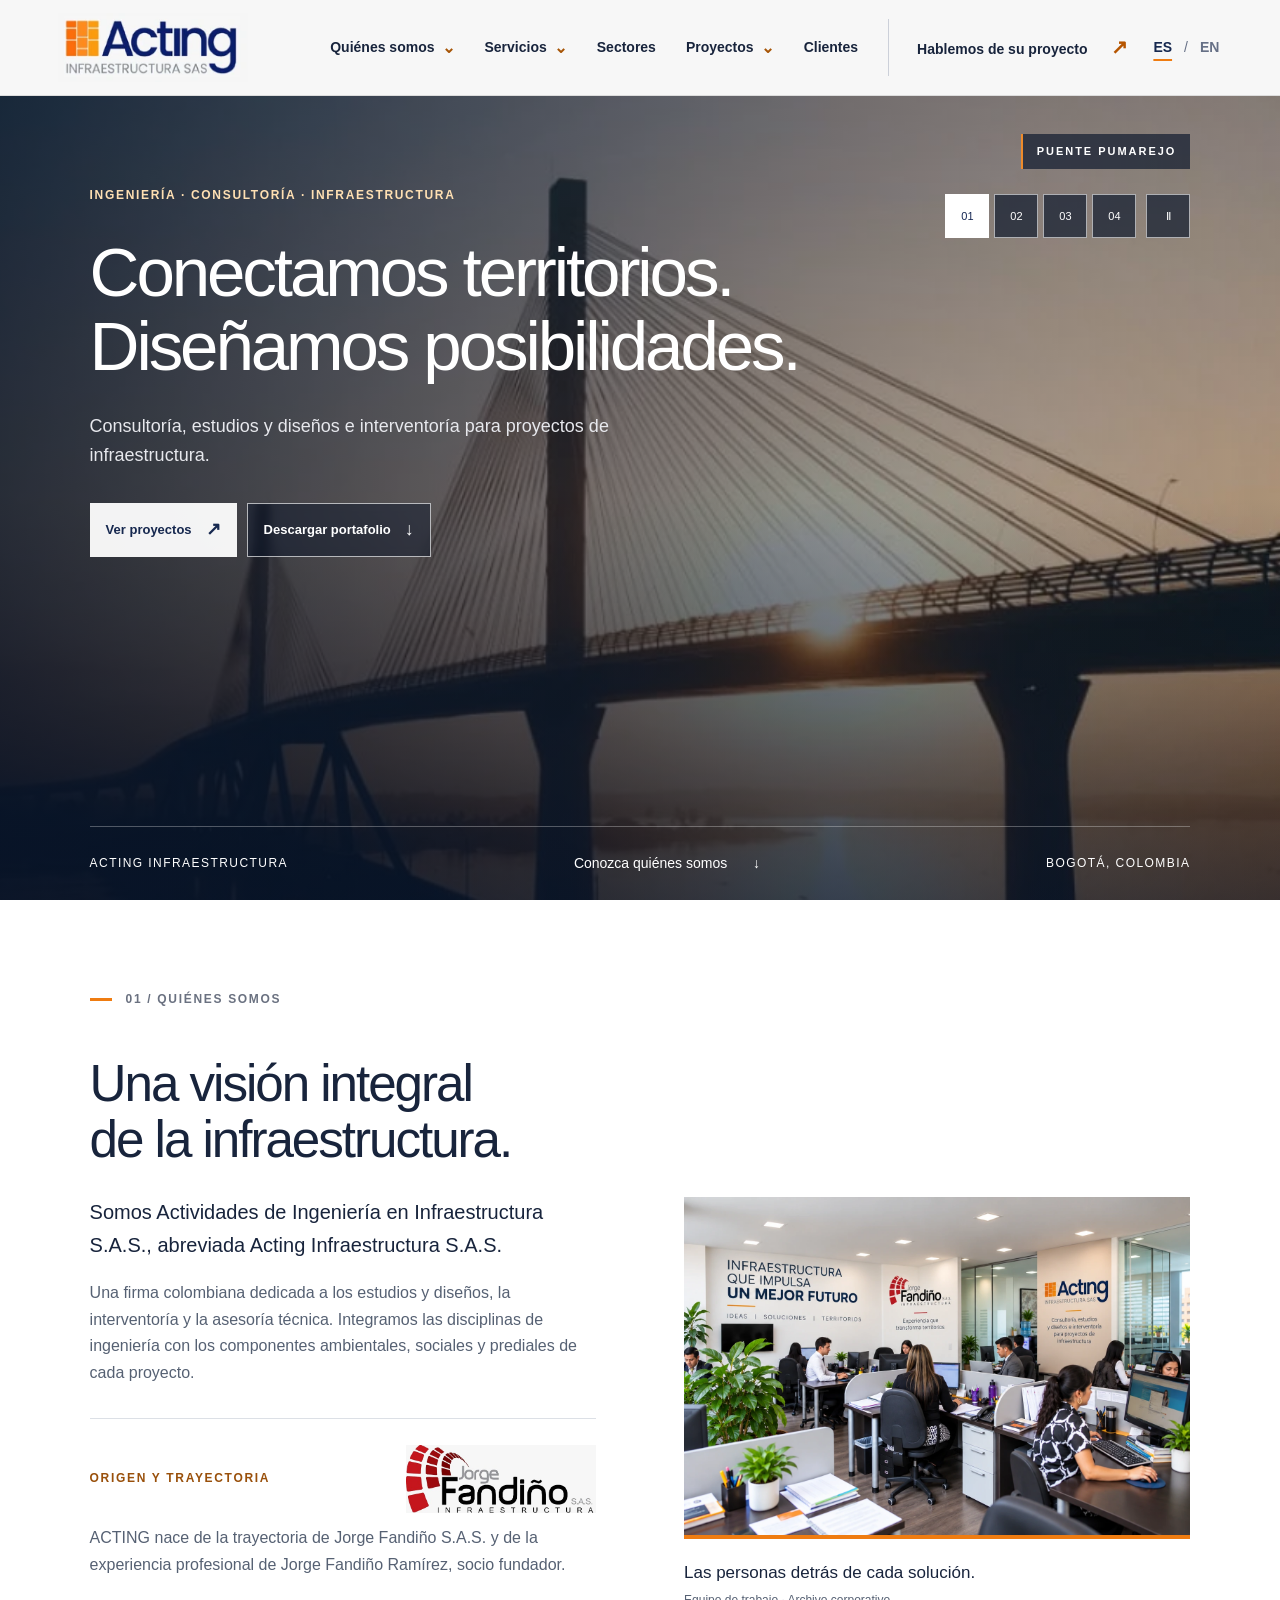
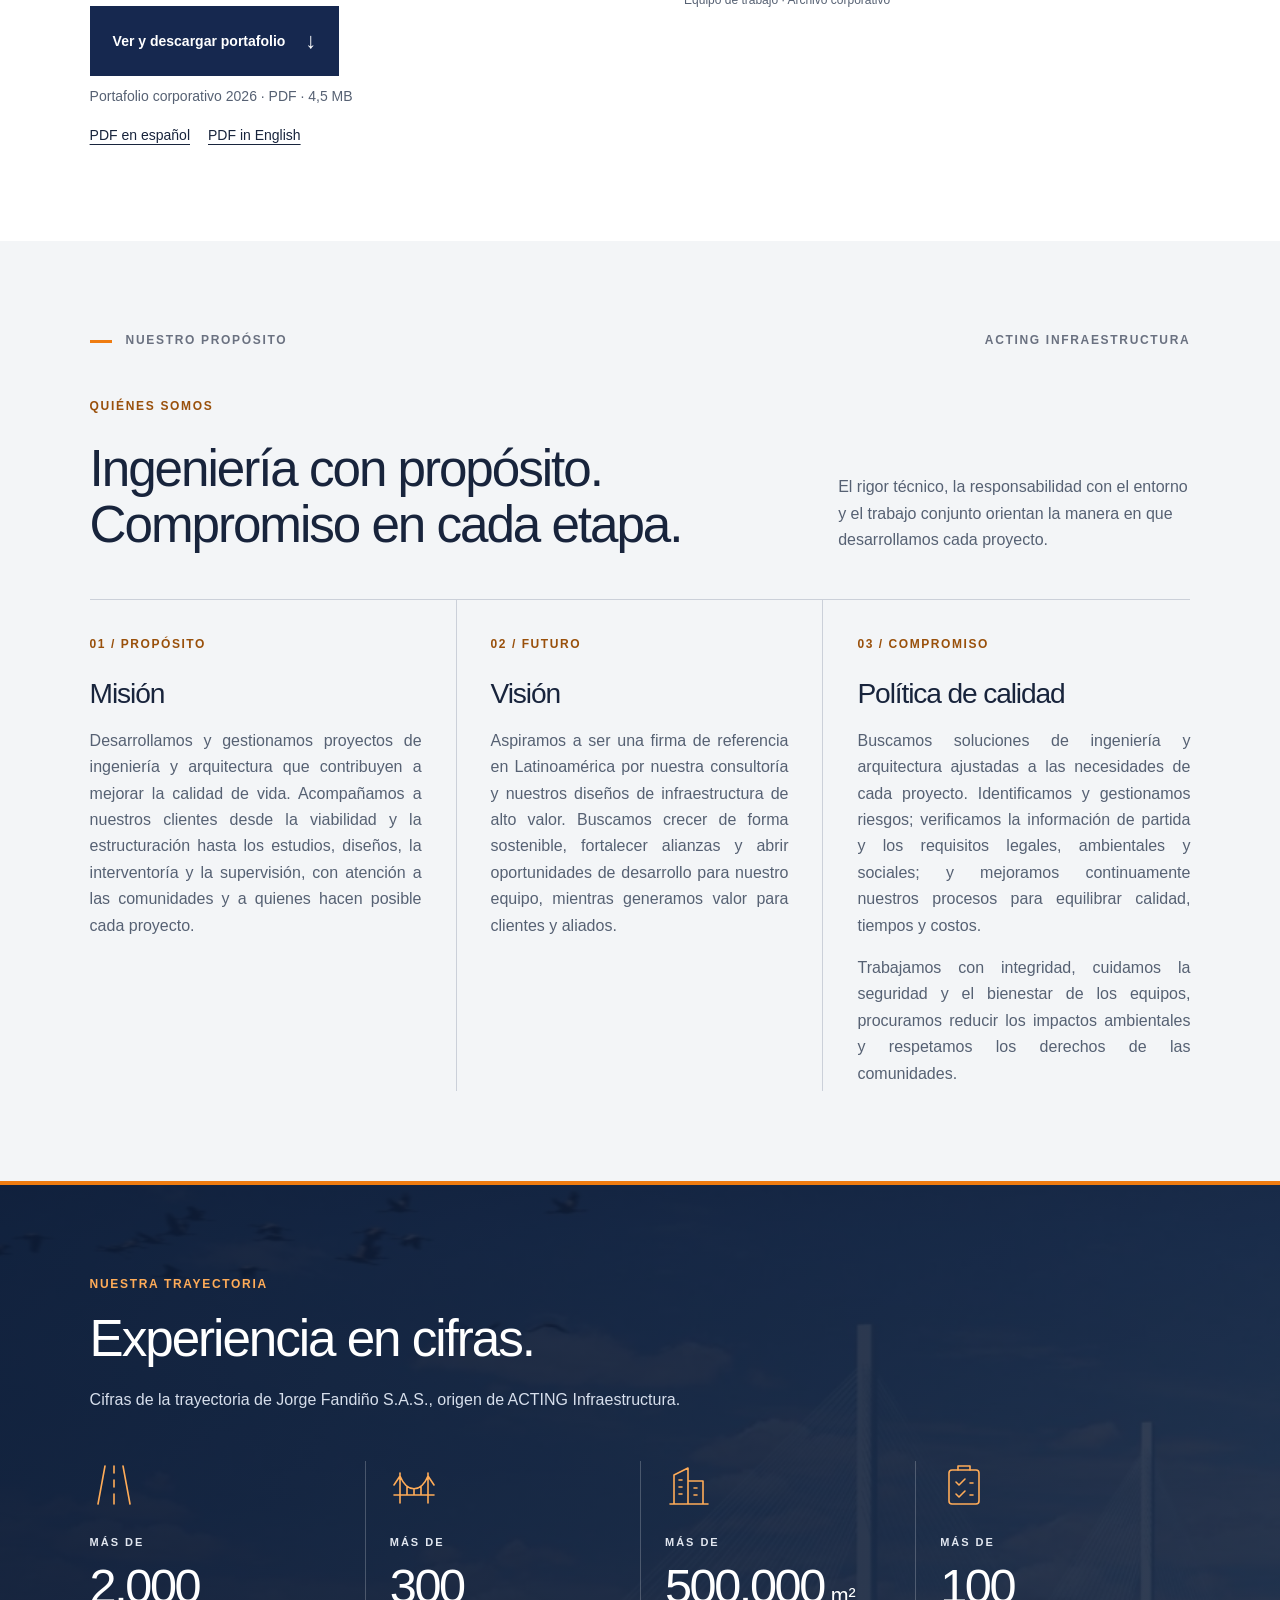
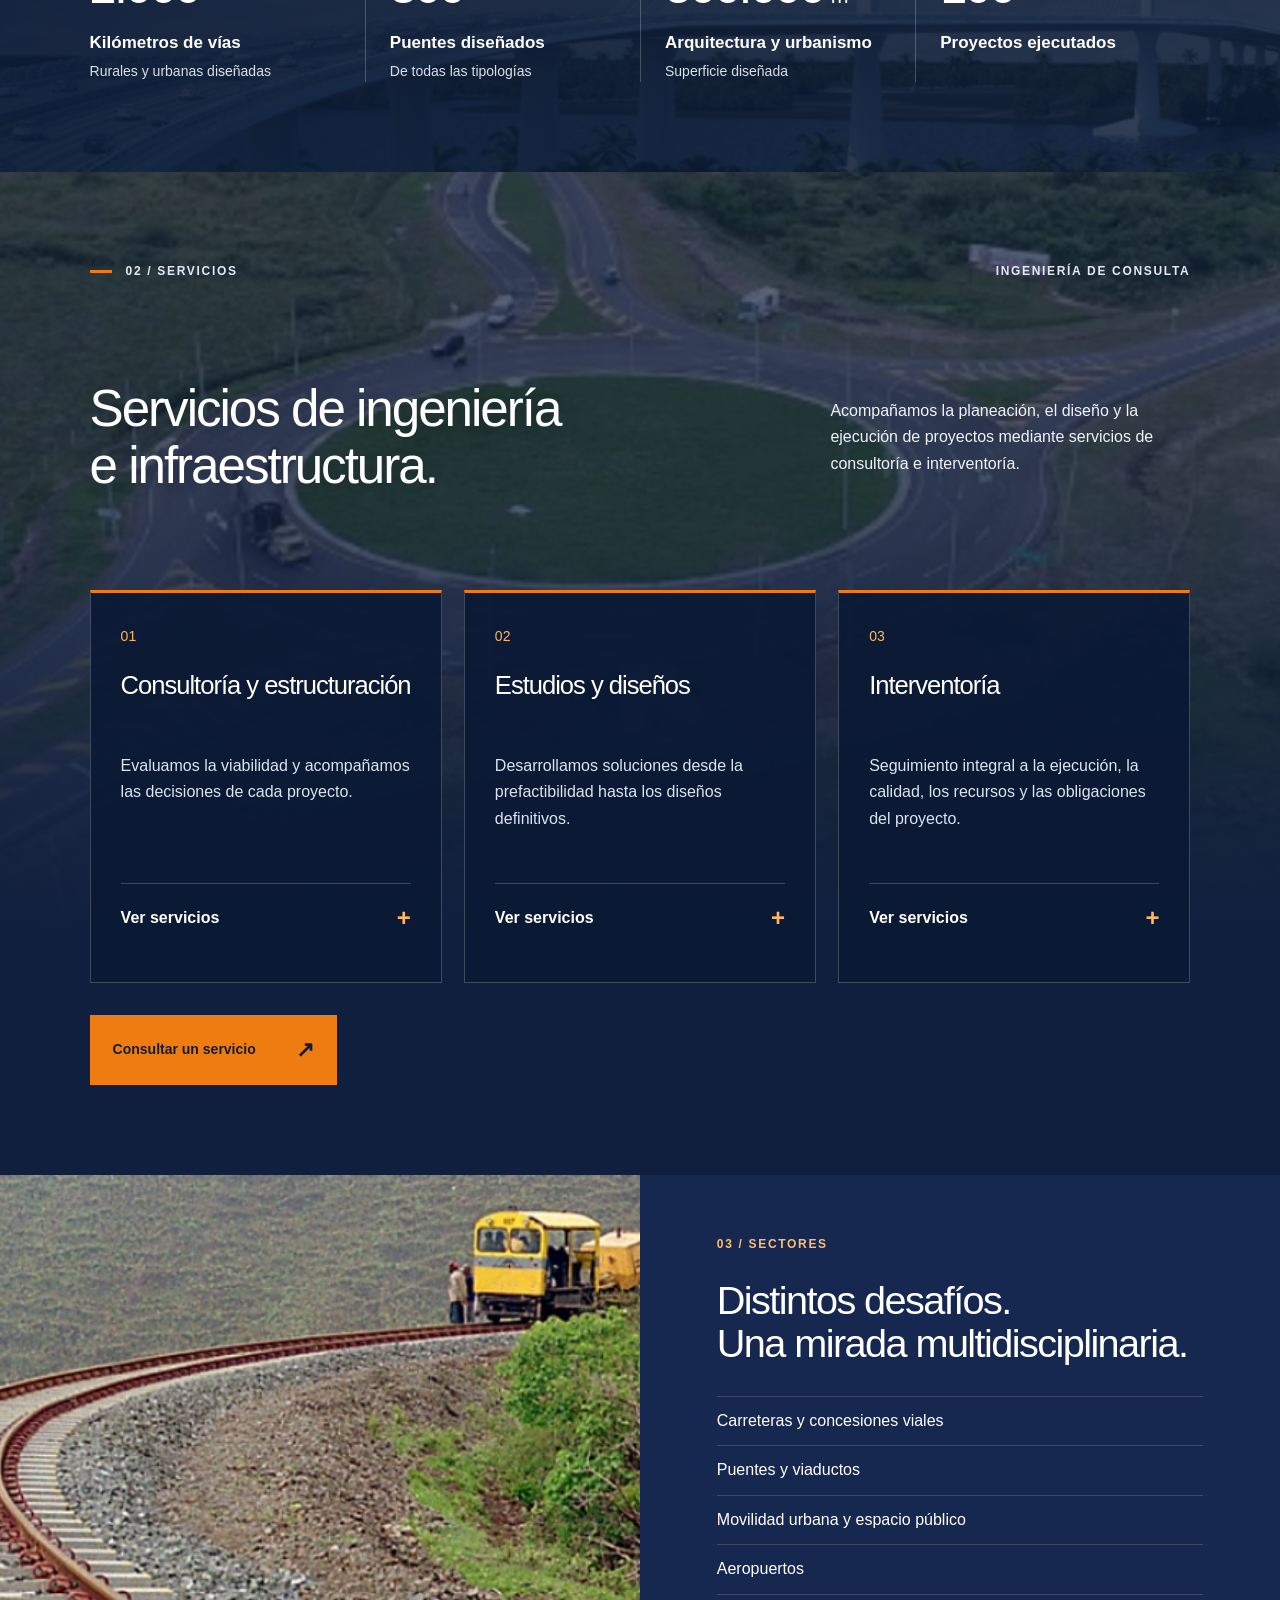
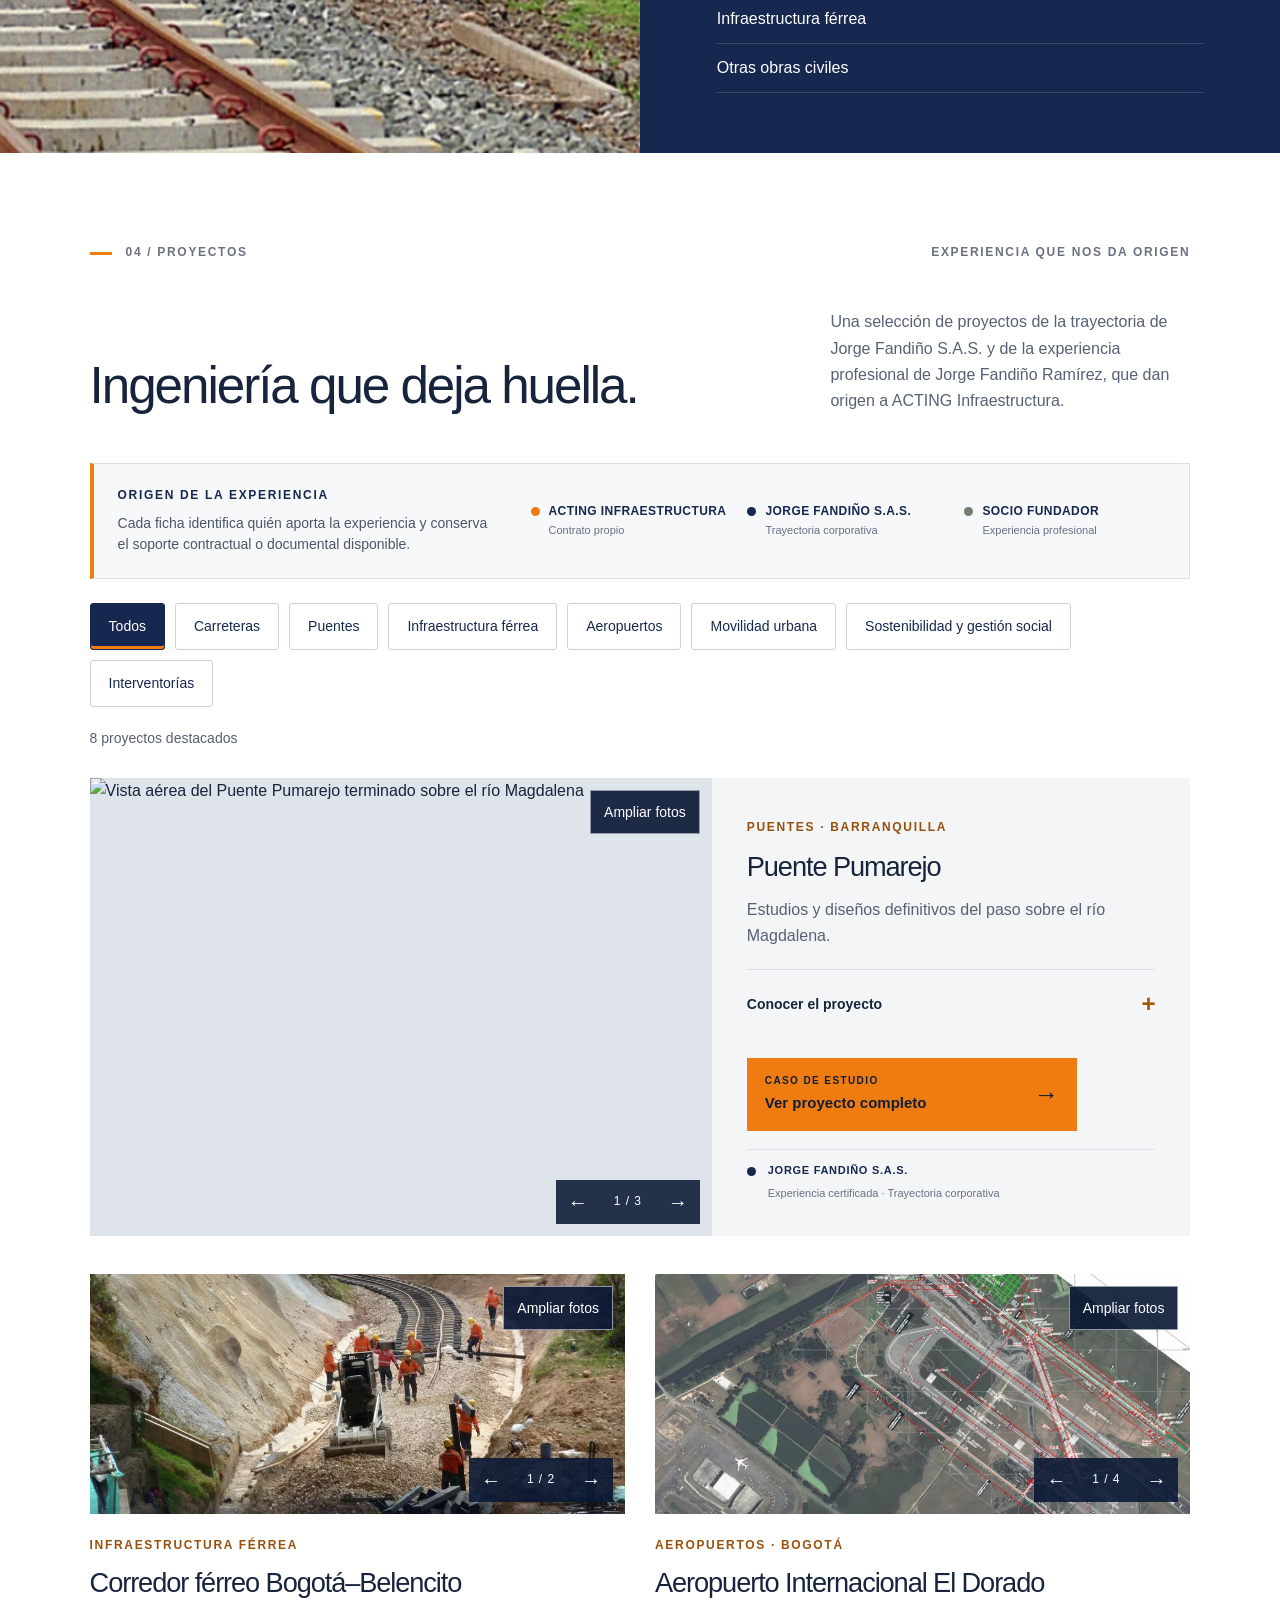
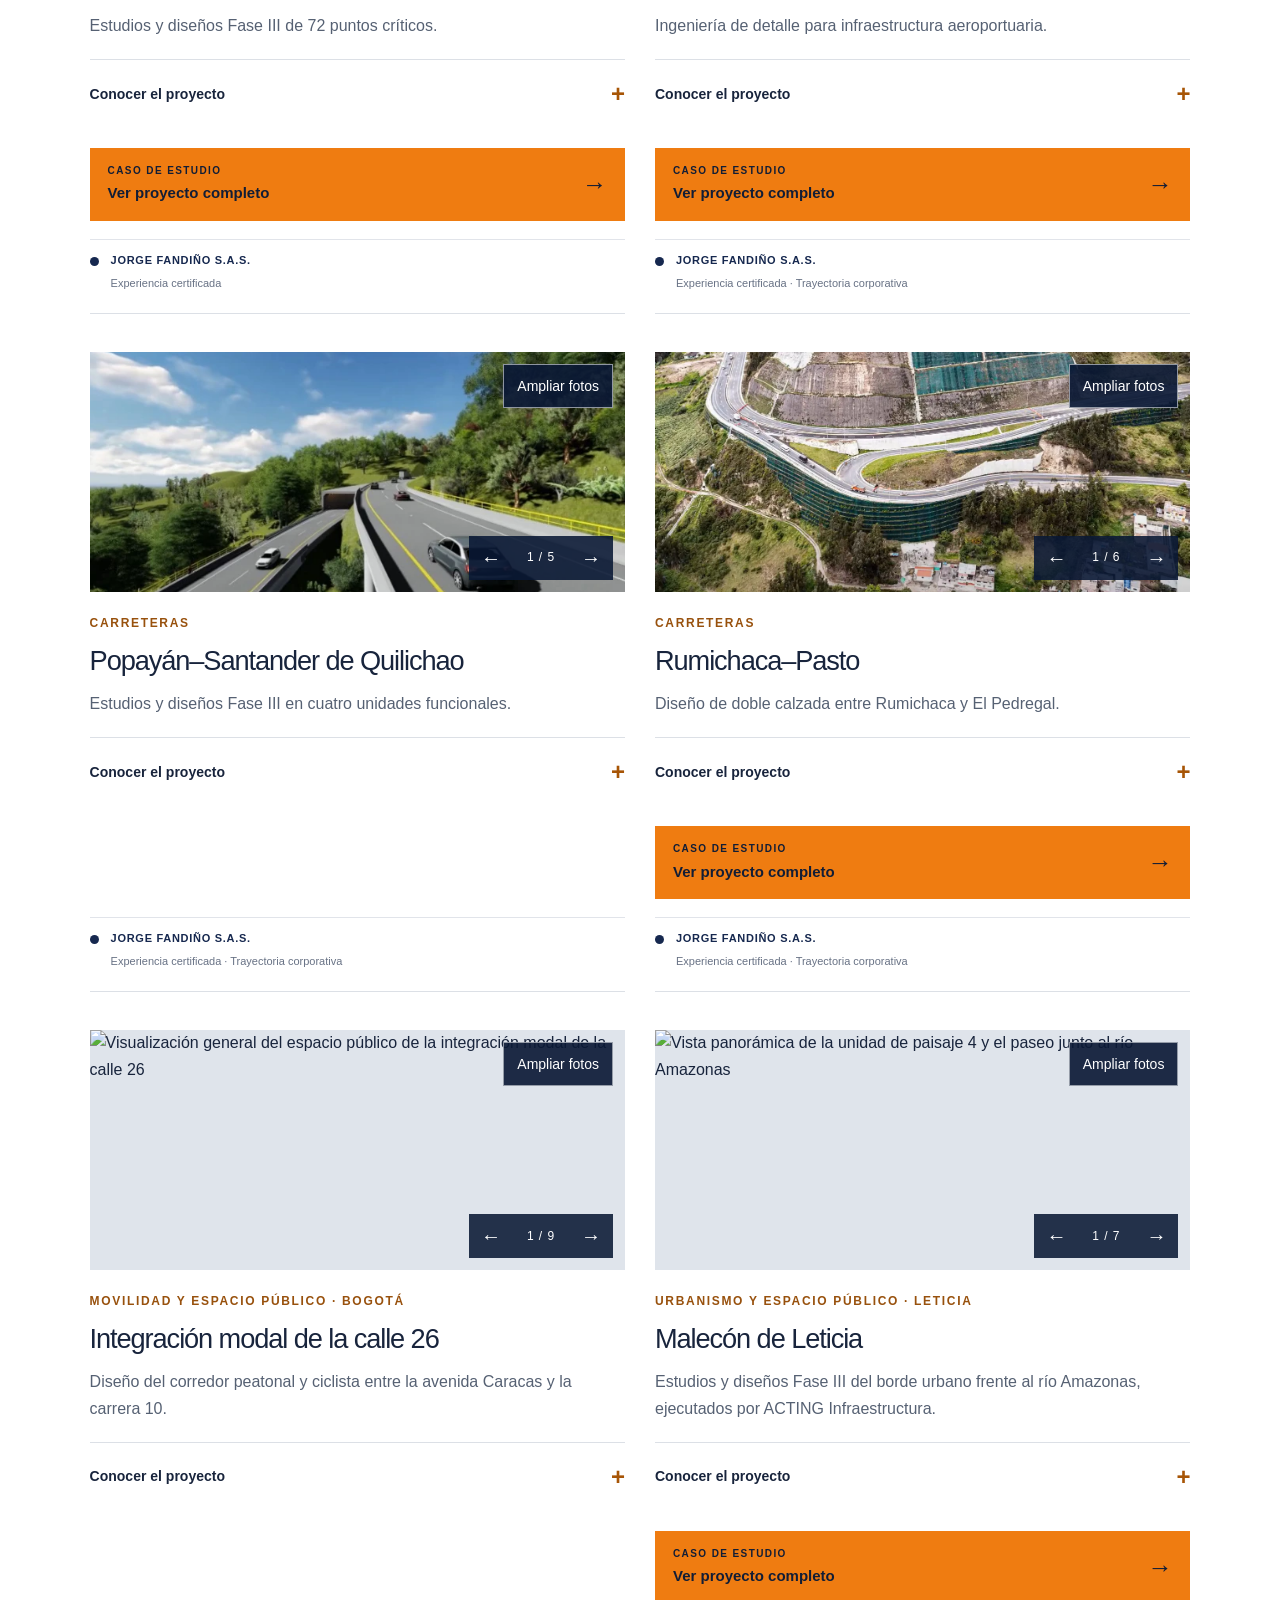
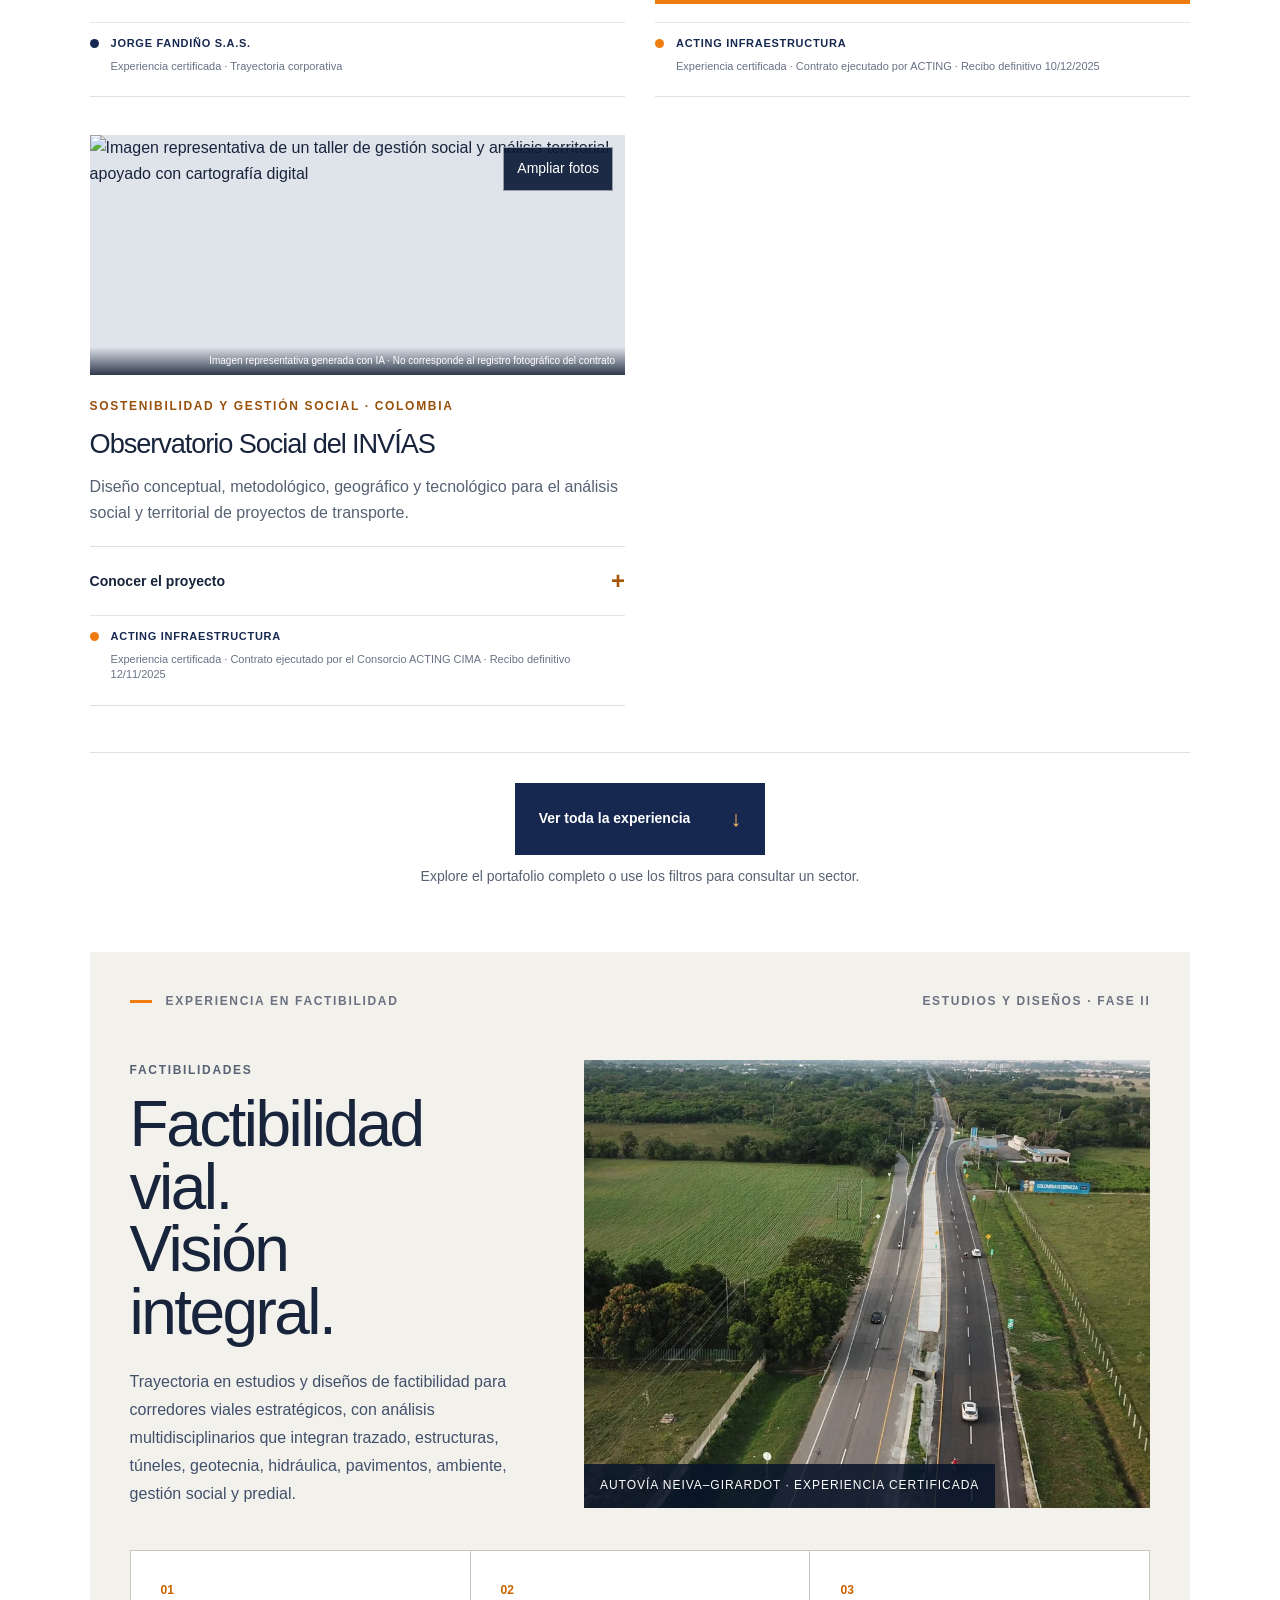
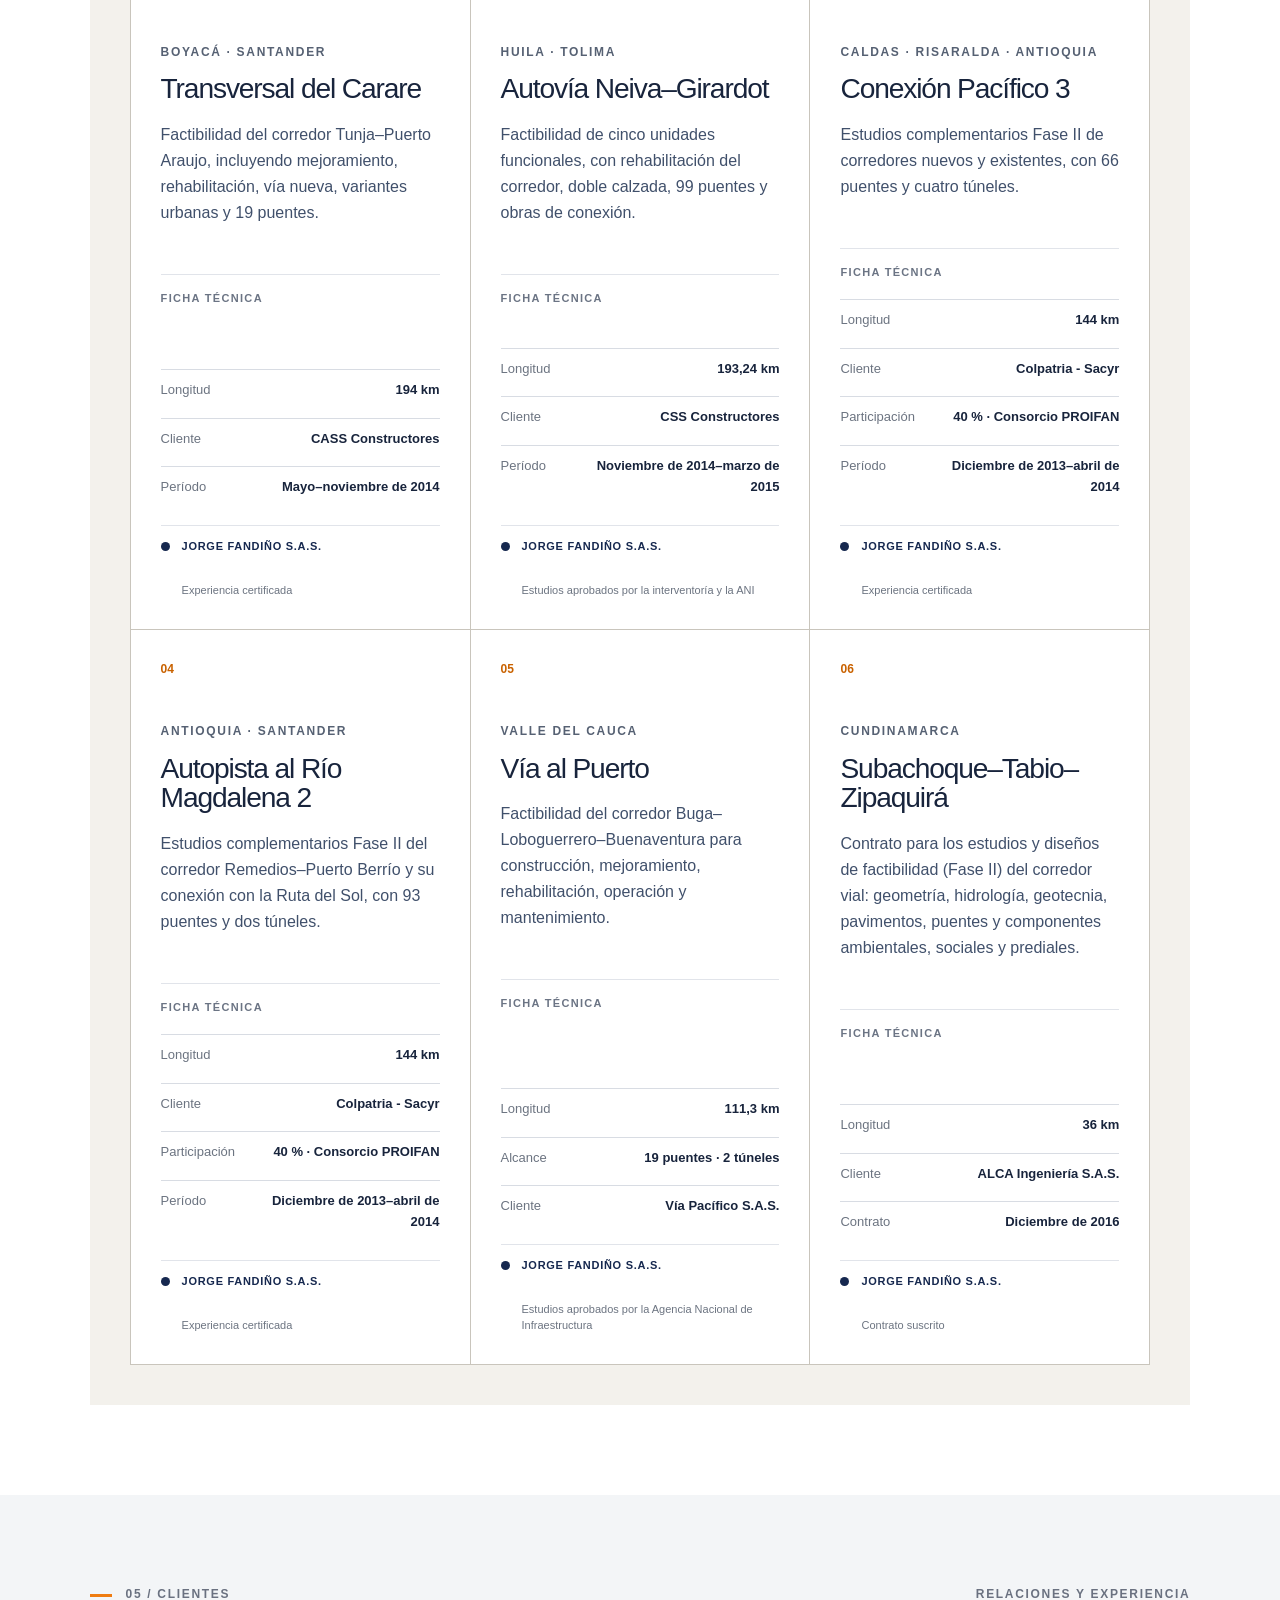
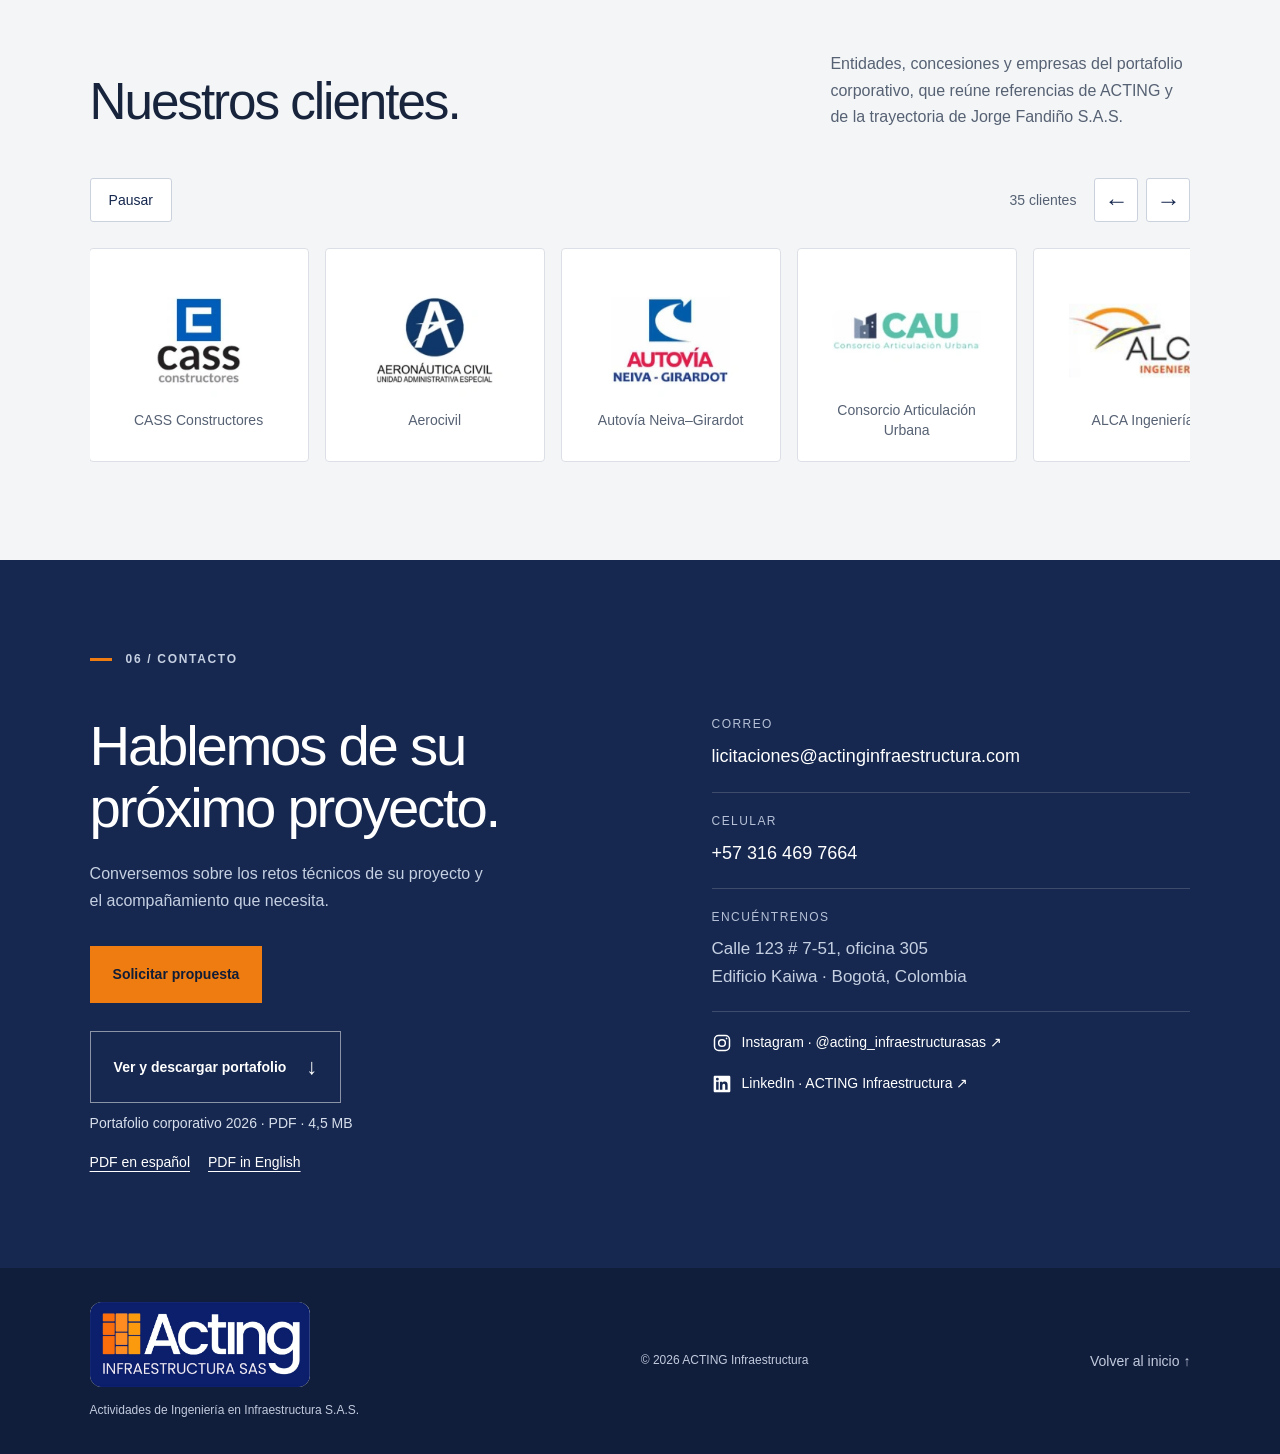
==== commit 5af68324: "Add files via upload" ====
--- a/index.html
+++ b/index.html
@@ -1,24 +1,117 @@
 <!doctype html>
-<html lang="es"><head><meta charset="utf-8"><meta name="viewport" content="width=device-width,initial-scale=1"><title>ACTING Infraestructura | Consultoría, estudios y diseños</title><meta name="description" content="Firma colombiana de consultoría en infraestructura. Estudios y diseños, estructuración de proyectos, interventoría y asesoría técnica."><meta name="theme-color" content="#152753"><link rel="stylesheet" href="styles.css"><link rel="alternate" hreflang="es" href="https://www.actinginfraestructura.com/"><link rel="alternate" hreflang="en" href="https://www.actinginfraestructura.com/en/"><link rel="alternate" hreflang="x-default" href="https://www.actinginfraestructura.com/"></head>
+<html lang="es"><head><meta charset="utf-8"><meta name="viewport" content="width=device-width,initial-scale=1"><title>ACTING Infraestructura | Consultoría, estudios y diseños</title><meta name="description" content="Firma colombiana de consultoría en infraestructura. Estudios y diseños, estructuración de proyectos, interventoría y asesoría técnica."><meta name="theme-color" content="#152753"><link rel="stylesheet" href="styles.css"><link rel="stylesheet" href="/feasibility.css"><link rel="alternate" hreflang="es" href="https://www.actinginfraestructura.com/"><link rel="alternate" hreflang="en" href="https://www.actinginfraestructura.com/en/"><link rel="alternate" hreflang="x-default" href="https://www.actinginfraestructura.com/"><link rel="icon" href="/assets/favicon.svg" type="image/svg+xml"><meta property="og:type" content="website"><meta property="og:site_name" content="ACTING Infraestructura"><meta property="og:title" content="ACTING Infraestructura | Ingeniería y consultoría"><meta property="og:description" content="Consultoría, estudios y diseños e interventoría para proyectos de infraestructura."><meta property="og:image" content="https://www.actinginfraestructura.com/assets/hero.webp"><meta name="twitter:card" content="summary_large_image"><link rel="canonical" href="https://www.actinginfraestructura.com/"><meta property="og:url" content="https://www.actinginfraestructura.com/"></head>
 <body><a class="skip" href="#contenido">Saltar al contenido</a>
-<header><a href="#inicio" aria-label="ACTING Infraestructura, inicio"><img class="logo" src="assets/logo.webp" alt="Acting Infraestructura S.A.S." width="250" height="90"></a><button class="menu" aria-expanded="false" aria-controls="navegacion">Menú <span>☰</span></button><nav id="navegacion" aria-label="Navegación principal"><a href="#firma">Quiénes somos</a><a href="#servicios">Servicios</a><a href="#sectores">Sectores</a><a href="#proyectos">Proyectos</a><a href="#clientes">Clientes</a><a class="nav-contact" href="#contacto">Hablemos de su proyecto <span aria-hidden="true">↗</span></a></nav><div class="language-switch" role="group" aria-label="Seleccionar idioma"><a href="/" lang="es" hreflang="es" aria-label="Español" aria-current="page">ES</a><span aria-hidden="true">/</span><a href="/en/" lang="en" hreflang="en" aria-label="English">EN</a></div></header>
-<main id="contenido"><section id="inicio" class="hero"><img class="hero-image" src="assets/hero.webp" alt="Puente atirantado al atardecer, imagen del portafolio corporativo" width="1440" height="520" fetchpriority="high"><div class="hero-content"><p class="eyebrow">INGENIERÍA · CONSULTORÍA · INFRAESTRUCTURA</p><h1>Conectamos territorios.<br><em>Diseñamos posibilidades.</em></h1><p class="hero-intro">Estudios, diseños y asesoría técnica para dar forma a los proyectos que transforman nuestro entorno.</p><a class="button light" href="#proyectos">Explore nuestra trayectoria <span aria-hidden="true">↗</span></a></div><div class="hero-foot"><span>ACTING INFRAESTRUCTURA</span><a href="#firma">Conozca quiénes somos <span aria-hidden="true">↓</span></a><span>BOGOTÁ, COLOMBIA</span></div></section>
-<section class="section firm" id="firma"><div class="section-label"><span>01 / QUIÉNES SOMOS</span></div><div class="firm-layout"><div><h2>Una visión integral<br>de la infraestructura.</h2><p class="lead">Somos Actividades de Ingeniería en Infraestructura S.A.S., abreviada Acting Infraestructura S.A.S.</p><p>Una firma colombiana dedicada a los estudios y diseños, la interventoría y la asesoría técnica. Integramos las disciplinas de ingeniería con los componentes ambientales, sociales y prediales de cada proyecto.</p><div class="origin"><div class="origin-heading"><span class="eyebrow">ORIGEN Y TRAYECTORIA</span><img class="origin-logo" src="assets/jorge-fandino-logo.jpeg" alt="Jorge Fandiño S.A.S. Infraestructura" width="585" height="210" loading="lazy"></div><p>ACTING nace de la trayectoria de Jorge Fandiño S.A.S. y de la experiencia profesional de Jorge Fandiño Ramírez, socio fundador.</p></div><div class="portfolio-download"><a class="button portfolio-button" href="/assets/portafolio-acting-2026-final.pdf?v=d8ad0be1a919" target="_blank" rel="noopener" type="application/pdf" aria-label="Ver y descargar el portafolio corporativo 2026 en PDF, abre en otra pestaña">Ver y descargar portafolio <span aria-hidden="true">↓</span></a><p>Portafolio corporativo 2026 · PDF · 1,4 MB</p></div></div><figure><img src="assets/team-brochure.webp" alt="Equipo de trabajo en la oficina, archivo corporativo" width="1442" height="962" loading="lazy"><figcaption>Las personas detrás de cada solución.<span>Equipo de trabajo · Archivo corporativo</span></figcaption></figure></div></section>
-<section id="experiencia" class="section experience" aria-labelledby="experience-title"><div class="experience-heading"><p class="eyebrow">NUESTRA TRAYECTORIA</p><h2 id="experience-title">Experiencia en cifras.</h2></div><div class="metrics-grid"><div class="metric"><svg viewBox="0 0 48 48" width="48" height="48" fill="none" stroke="currentColor" stroke-width="1.6" stroke-linecap="round" stroke-linejoin="round" aria-hidden="true" focusable="false"><path d="M15 5 8 43M33 5l7 38M24 5v7m0 7v7m0 7v10"/></svg><h3>Kilómetros de vías</h3><div class="metric-number"><span class="metric-prefix">MÁS DE</span><span class="metric-value">2.000</span></div><p>Rurales y urbanas diseñadas</p></div><div class="metric"><svg viewBox="0 0 48 48" width="48" height="48" fill="none" stroke="currentColor" stroke-width="1.6" stroke-linecap="round" stroke-linejoin="round" aria-hidden="true" focusable="false"><path d="M4 34h40M10 42V12m28 30V12M10 15c7 17 21 17 28 0M4 24l6-9m28 0 6 9M17 25v9m7-6v6m7-9v9"/></svg><h3>Puentes diseñados</h3><div class="metric-number"><span class="metric-prefix">MÁS DE</span><span class="metric-value">300</span></div><p>De todas las tipologías</p></div><div class="metric"><svg viewBox="0 0 48 48" width="48" height="48" fill="none" stroke="currentColor" stroke-width="1.6" stroke-linecap="round" stroke-linejoin="round" aria-hidden="true" focusable="false"><path d="M5 43h38M9 43V14l14-7v36m0-23h15v23M14 19h3m-3 7h3m-3 7h3m12-6h3m-3 7h3"/></svg><h3>Arquitectura y urbanismo</h3><div class="metric-number"><span class="metric-prefix">MÁS DE</span><span class="metric-value">500.000<span class="metric-unit">m²</span></span></div><p>Superficie diseñada</p></div><div class="metric"><svg viewBox="0 0 48 48" width="48" height="48" fill="none" stroke="currentColor" stroke-width="1.6" stroke-linecap="round" stroke-linejoin="round" aria-hidden="true" focusable="false"><rect x="9" y="9" width="30" height="34" rx="3"/><path d="M18 9V5h12v4M16 21l3 3 6-6m-9 15 3 3 6-6m5-8h3m-3 12h3"/></svg><h3>Proyectos ejecutados</h3><div class="metric-number"><span class="metric-prefix">MÁS DE</span><span class="metric-value">100</span></div></div></div></section>
-<section class="services section" id="servicios"><div class="section-label"><span>02 / SERVICIOS</span><span>INGENIERÍA DE CONSULTA</span></div><div class="section-heading"><h2>Servicios de ingeniería<br>e infraestructura.</h2><p>Acompañamos la planeación, el diseño y la ejecución de proyectos mediante servicios de consultoría e interventoría.</p></div><article class="service-catalog"><div class="catalog-heading"><span class="number">01</span><h3>Consultoría</h3><p>Desde la prefactibilidad hasta los diseños definitivos y la asesoría durante la construcción.</p></div><ul class="catalog-list"><li>Estudios y diseños de prefactibilidad (Fase I) y factibilidad (Fase II) técnica y financiera.</li><li>Estudios y diseños definitivos (Fase III).</li><li>Estudios ambientales, sociales y prediales.</li><li>Diseño y planificación de proyectos viales urbanos y rurales.</li><li>Asesoría en licitaciones y estructuración de proyectos.</li><li>Debida diligencia.</li><li>Análisis de riesgos y sostenibilidad.</li><li>Reportes periódicos a entes de control y clientes.</li><li>Asesoría técnica durante la construcción.</li><li>Estudios y diseños de vías férreas.</li><li>Estudios y diseños de estructuras complejas.</li><li>Estudios y diseños de túneles.</li><li>Estudios y diseños de aeropuertos.</li><li>Estudios y diseños de edificaciones.</li><li>Estudios de urbanismo y paisajismo.</li><li>Diseños de malecones y estructuras similares.</li></ul></article>
-<article class="service-catalog"><div class="catalog-heading"><span class="number">02</span><h3>Interventoría</h3><p>Seguimiento integral a la ejecución, la calidad, los recursos y el cumplimiento de las obligaciones del proyecto.</p></div><ul class="catalog-list"><li>Interventoría técnica, administrativa, financiera, legal y ambiental.</li><li>Seguimiento de cronogramas y control de ejecución.</li><li>Verificación de cumplimiento normativo y contractual.</li><li>Supervisión de calidad de materiales y procesos constructivos.</li><li>Evaluación de cumplimiento ambiental y de seguridad industrial (SST).</li><li>Apoyo a la gestión predial y social de proyectos.</li><li>Control presupuestal y financiero del proyecto.</li></ul></article><a class="button service-contact" href="#contacto">Consultar un servicio <span aria-hidden="true">↗</span></a></section>
+<header><a href="#inicio" aria-label="ACTING Infraestructura, inicio"><img class="logo" src="assets/logo.webp" alt="Acting Infraestructura S.A.S." width="250" height="90"></a><button class="menu" aria-expanded="false" aria-controls="navegacion">Menú <span>☰</span></button><nav id="navegacion" aria-label="Navegación principal"><details class="nav-dropdown"><summary>Quiénes somos <span aria-hidden="true">⌄</span></summary><div class="nav-panel"><p>Conozca la firma</p><a href="#firma">Nuestra firma</a><a href="#origen">Origen y trayectoria</a><a href="#proposito">Misión, visión y calidad</a><a href="#experiencia">Experiencia en cifras</a></div></details>
+<details class="nav-dropdown"><summary>Servicios <span aria-hidden="true">⌄</span></summary><div class="nav-panel"><p>Cómo aportamos valor</p><a href="#servicio-consultoria">Consultoría y estructuración</a><a href="#servicio-disenos">Estudios y diseños</a><a href="#servicio-interventoria">Interventoría</a></div></details>
+<a href="#sectores">Sectores</a><details class="nav-dropdown"><summary>Proyectos <span aria-hidden="true">⌄</span></summary><div class="nav-panel"><p>Explore nuestra experiencia</p><a href="#proyectos" data-project-filter="all">Todos los proyectos</a><a href="#proyectos" data-project-filter="roads">Carreteras</a><a href="#proyectos" data-project-filter="bridges">Puentes y viaductos</a><a href="#proyectos" data-project-filter="rail">Infraestructura férrea</a><a href="#proyectos" data-project-filter="airports">Aeropuertos</a><a href="#proyectos" data-project-filter="urban">Movilidad urbana</a><a href="#proyectos" data-project-filter="sustainability">Sostenibilidad y gestión social</a><a href="#proyectos" data-project-filter="supervision">Interventorías</a><a href="#factibilidades">Factibilidades</a></div></details>
+<a href="#clientes">Clientes</a><a class="nav-contact" href="#contacto">Hablemos de su proyecto <span aria-hidden="true">↗</span></a></nav><div class="language-switch" role="group" aria-label="Seleccionar idioma"><a href="/" lang="es" hreflang="es" aria-label="Español" aria-current="page">ES</a><span aria-hidden="true">/</span><a href="/en/" lang="en" hreflang="en" aria-label="English">EN</a></div></header>
+<main id="contenido"><section id="inicio" class="hero"><div class="hero-slides"><img class="hero-image hero-slide is-active" src="assets/hero.webp" alt="Puente Pumarejo sobre el río Magdalena al atardecer" width="1440" height="520" fetchpriority="high"><img class="hero-image hero-slide" src="assets/hero-ferrocarril.webp" alt="Tren de carga en el corredor férreo del Pacífico" width="1600" height="1066" loading="lazy" aria-hidden="true"><img class="hero-image hero-slide" src="assets/hero-vias-cali.webp" alt="Vista aérea de puentes y vías urbanas en Cali" width="2048" height="1362" loading="lazy" aria-hidden="true"><img class="hero-image hero-slide" src="assets/hero-vias-valle.webp" alt="Vista aérea de un intercambiador vial de Vías del Valle" width="1472" height="720" loading="lazy" aria-hidden="true"></div><div class="hero-content"><p class="eyebrow">INGENIERÍA · CONSULTORÍA · INFRAESTRUCTURA</p><h1>Conectamos territorios.<br><em>Diseñamos posibilidades.</em></h1><p class="hero-intro">Consultoría, estudios y diseños e interventoría para proyectos de infraestructura.</p><div class="hero-actions"><a class="button light" href="#proyectos">Ver proyectos <span aria-hidden="true">↗</span></a><a class="button hero-download" href="/assets/portafolio-acting-2026-final.pdf?v=d8ad0be1a919" target="_blank" rel="noopener">Descargar portafolio <span aria-hidden="true">↓</span></a></div></div><span class="hero-photo-label">PUENTE PUMAREJO</span><div class="hero-slide-controls" role="group" aria-label="Fotos de portada"><button type="button" class="hero-slide-dot" aria-label="Mostrar Puente Pumarejo" aria-pressed="true">01</button><button type="button" class="hero-slide-dot" aria-label="Mostrar corredor férreo del Pacífico" aria-pressed="false">02</button><button type="button" class="hero-slide-dot" aria-label="Mostrar Vías de Cali" aria-pressed="false">03</button><button type="button" class="hero-slide-dot" aria-label="Mostrar Vías del Valle" aria-pressed="false">04</button><button type="button" class="hero-slide-toggle" aria-label="Pausar fotos" aria-pressed="false">Ⅱ</button></div><div class="hero-foot"><span>ACTING INFRAESTRUCTURA</span><a href="#firma">Conozca quiénes somos <span aria-hidden="true">↓</span></a><span>BOGOTÁ, COLOMBIA</span></div></section>
+<section class="section firm" id="firma"><div class="section-label"><span>01 / QUIÉNES SOMOS</span></div><div class="firm-layout"><div><h2>Una visión integral<br>de la infraestructura.</h2><p class="lead">Somos Actividades de Ingeniería en Infraestructura S.A.S., abreviada Acting Infraestructura S.A.S.</p><p>Una firma colombiana dedicada a los estudios y diseños, la interventoría y la asesoría técnica. Integramos las disciplinas de ingeniería con los componentes ambientales, sociales y prediales de cada proyecto.</p><div class="origin" id="origen"><div class="origin-heading"><span class="eyebrow">ORIGEN Y TRAYECTORIA</span><img class="origin-logo" src="assets/jorge-fandino-logo.jpeg" alt="Jorge Fandiño S.A.S. Infraestructura" width="585" height="210" loading="lazy"></div><p>ACTING nace de la trayectoria de Jorge Fandiño S.A.S. y de la experiencia profesional de Jorge Fandiño Ramírez, socio fundador.</p></div><div class="portfolio-download"><a class="button portfolio-button" href="/assets/portafolio-acting-2026-final.pdf?v=d8ad0be1a919" target="_blank" rel="noopener" type="application/pdf" aria-label="Ver y descargar el portafolio corporativo 2026 en PDF, abre en otra pestaña">Ver y descargar portafolio <span aria-hidden="true">↓</span></a><p>Portafolio corporativo 2026 · PDF · 4,5 MB</p><div class="portfolio-languages" aria-label="Idioma del portafolio"><a href="/assets/portafolio-acting-2026-final.pdf" target="_blank" rel="noopener" lang="es">PDF en español</a><a href="/assets/portfolio-acting-2026-en.pdf" target="_blank" rel="noopener" lang="en">PDF in English</a></div></div></div><figure><img src="assets/team-brochure.webp" alt="Equipo de trabajo en la oficina, archivo corporativo" width="1442" height="962" loading="lazy"><figcaption>Las personas detrás de cada solución.<span>Equipo de trabajo · Archivo corporativo</span></figcaption></figure></div></section>
+<section id="proposito" class="section purpose" aria-labelledby="purpose-title"><div class="section-label"><span>NUESTRO PROPÓSITO</span><span>ACTING INFRAESTRUCTURA</span></div><div class="purpose-heading"><p class="eyebrow">QUIÉNES SOMOS</p><h2 id="purpose-title">Ingeniería con propósito.<br>Compromiso en cada etapa.</h2><p>El rigor técnico, la responsabilidad con el entorno y el trabajo conjunto orientan la manera en que desarrollamos cada proyecto.</p></div><div class="purpose-grid"><article><span class="purpose-number">01 / PROPÓSITO</span><h3>Misión</h3><p>Desarrollamos y gestionamos proyectos de ingeniería y arquitectura que contribuyen a mejorar la calidad de vida. Acompañamos a nuestros clientes desde la viabilidad y la estructuración hasta los estudios, diseños, la interventoría y la supervisión, con atención a las comunidades y a quienes hacen posible cada proyecto.</p></article><article><span class="purpose-number">02 / FUTURO</span><h3>Visión</h3><p>Aspiramos a ser una firma de referencia en Latinoamérica por nuestra consultoría y nuestros diseños de infraestructura de alto valor. Buscamos crecer de forma sostenible, fortalecer alianzas y abrir oportunidades de desarrollo para nuestro equipo, mientras generamos valor para clientes y aliados.</p></article><article class="purpose-quality"><span class="purpose-number">03 / COMPROMISO</span><h3>Política de calidad</h3><p>Buscamos soluciones de ingeniería y arquitectura ajustadas a las necesidades de cada proyecto. Identificamos y gestionamos riesgos; verificamos la información de partida y los requisitos legales, ambientales y sociales; y mejoramos continuamente nuestros procesos para equilibrar calidad, tiempos y costos.</p><p>Trabajamos con integridad, cuidamos la seguridad y el bienestar de los equipos, procuramos reducir los impactos ambientales y respetamos los derechos de las comunidades.</p></article></div></section>
+<section id="experiencia" class="section experience" aria-labelledby="experience-title"><div class="experience-heading"><p class="eyebrow">NUESTRA TRAYECTORIA</p><h2 id="experience-title">Experiencia en cifras.</h2><p class="experience-note">Cifras de la trayectoria de Jorge Fandiño S.A.S., origen de ACTING Infraestructura.</p></div><div class="metrics-grid"><div class="metric"><svg viewBox="0 0 48 48" width="48" height="48" fill="none" stroke="currentColor" stroke-width="1.6" stroke-linecap="round" stroke-linejoin="round" aria-hidden="true" focusable="false"><path d="M15 5 8 43M33 5l7 38M24 5v7m0 7v7m0 7v10"/></svg><h3>Kilómetros de vías</h3><div class="metric-number"><span class="metric-prefix">MÁS DE</span><span class="metric-value">2.000</span></div><p>Rurales y urbanas diseñadas</p></div><div class="metric"><svg viewBox="0 0 48 48" width="48" height="48" fill="none" stroke="currentColor" stroke-width="1.6" stroke-linecap="round" stroke-linejoin="round" aria-hidden="true" focusable="false"><path d="M4 34h40M10 42V12m28 30V12M10 15c7 17 21 17 28 0M4 24l6-9m28 0 6 9M17 25v9m7-6v6m7-9v9"/></svg><h3>Puentes diseñados</h3><div class="metric-number"><span class="metric-prefix">MÁS DE</span><span class="metric-value">300</span></div><p>De todas las tipologías</p></div><div class="metric"><svg viewBox="0 0 48 48" width="48" height="48" fill="none" stroke="currentColor" stroke-width="1.6" stroke-linecap="round" stroke-linejoin="round" aria-hidden="true" focusable="false"><path d="M5 43h38M9 43V14l14-7v36m0-23h15v23M14 19h3m-3 7h3m-3 7h3m12-6h3m-3 7h3"/></svg><h3>Arquitectura y urbanismo</h3><div class="metric-number"><span class="metric-prefix">MÁS DE</span><span class="metric-value">500.000<span class="metric-unit">m²</span></span></div><p>Superficie diseñada</p></div><div class="metric"><svg viewBox="0 0 48 48" width="48" height="48" fill="none" stroke="currentColor" stroke-width="1.6" stroke-linecap="round" stroke-linejoin="round" aria-hidden="true" focusable="false"><rect x="9" y="9" width="30" height="34" rx="3"/><path d="M18 9V5h12v4M16 21l3 3 6-6m-9 15 3 3 6-6m5-8h3m-3 12h3"/></svg><h3>Proyectos ejecutados</h3><div class="metric-number"><span class="metric-prefix">MÁS DE</span><span class="metric-value">100</span></div></div></div></section>
+
+<section class="services section" id="servicios"><div class="section-label"><span>02 / SERVICIOS</span><span>INGENIERÍA DE CONSULTA</span></div><div class="section-heading"><h2>Servicios de ingeniería<br>e infraestructura.</h2><p>Acompañamos la planeación, el diseño y la ejecución de proyectos mediante servicios de consultoría e interventoría.</p></div><div class="service-panels"><article class="service-panel" id="servicio-consultoria"><span class="number">01</span><h3>Consultoría y estructuración</h3><p>Evaluamos la viabilidad y acompañamos las decisiones de cada proyecto.</p><details><summary>Ver servicios <span aria-hidden="true">+</span></summary><ul><li>Asesoría en licitaciones y estructuración de proyectos.</li><li>Debida diligencia.</li><li>Análisis de riesgos y sostenibilidad.</li><li>Reportes periódicos a entes de control y clientes.</li><li>Asesoría técnica durante la construcción.</li></ul></details>
+</article>
+<article class="service-panel" id="servicio-disenos"><span class="number">02</span><h3>Estudios y diseños</h3><p>Desarrollamos soluciones desde la prefactibilidad hasta los diseños definitivos.</p><details><summary>Ver servicios <span aria-hidden="true">+</span></summary><ul><li>Estudios y diseños de prefactibilidad (Fase I) y factibilidad (Fase II) técnica y financiera.</li><li>Estudios y diseños definitivos (Fase III).</li><li>Estudios ambientales, sociales y prediales.</li><li>Diseño y planificación de proyectos viales urbanos y rurales.</li><li>Estudios y diseños de vías férreas.</li><li>Estudios y diseños de estructuras complejas.</li><li>Estudios y diseños de túneles.</li><li>Estudios y diseños de aeropuertos.</li><li>Estudios y diseños de edificaciones.</li><li>Estudios de urbanismo y paisajismo.</li><li>Diseños de malecones y estructuras similares.</li></ul></details>
+</article>
+<article class="service-panel" id="servicio-interventoria"><span class="number">03</span><h3>Interventoría</h3><p>Seguimiento integral a la ejecución, la calidad, los recursos y las obligaciones del proyecto.</p><details><summary>Ver servicios <span aria-hidden="true">+</span></summary><ul><li>Interventoría técnica, administrativa, financiera, legal y ambiental.</li><li>Seguimiento de cronogramas y control de ejecución.</li><li>Verificación de cumplimiento normativo y contractual.</li><li>Supervisión de calidad de materiales y procesos constructivos.</li><li>Evaluación de cumplimiento ambiental y de seguridad industrial (SST).</li><li>Apoyo a la gestión predial y social de proyectos.</li><li>Control presupuestal y financiero del proyecto.</li></ul></details>
+</article>
+</div><a class="button service-contact" href="#contacto">Consultar un servicio <span aria-hidden="true">↗</span></a></section>
 <section id="sectores" class="sectors"><div class="sector-image"><img src="assets/rail.webp" alt="Corredor ferroviario del archivo corporativo" width="1440" height="405" loading="lazy"></div><div class="sector-content"><p class="eyebrow">03 / SECTORES</p><h2>Distintos desafíos.<br>Una mirada multidisciplinaria.</h2><ul><li>Carreteras y concesiones viales</li><li>Puentes y viaductos</li><li>Movilidad urbana y espacio público</li><li>Aeropuertos</li><li>Infraestructura férrea</li><li>Otras obras civiles</li></ul></div></section>
-<section id="proyectos" class="section projects"><div class="section-label"><span>04 / PROYECTOS</span><span>EXPERIENCIA QUE NOS DA ORIGEN</span></div><div class="section-heading"><h2>Ingeniería que deja huella.</h2><p>Una selección de proyectos de la trayectoria de Jorge Fandiño S.A.S., origen de ACTING Infraestructura.</p></div><div class="project-grid">
-<article class="project featured"><img src="assets/pumarejo.webp" alt="Puente Pumarejo sobre el río Magdalena" width="1440" height="388" loading="lazy"><div class="project-body"><span class="eyebrow">PUENTES · BARRANQUILLA</span><h3>Puente Pumarejo</h3><p>Estudios y diseños definitivos del paso sobre el río Magdalena.</p><details><summary>Conocer el proyecto <span aria-hidden="true">+</span></summary><div class="details"><p>Participación de Jorge Fandiño S.A.S., junto con otras empresas, en el diseño Fase III del puente atirantado, los viaductos de acceso y las conexiones viales.</p><dl><div><dt>Cliente</dt><dd>INVÍAS</dd></div><div><dt>Período</dt><dd>2013–2015</dd></div><div><dt>Alcance</dt><dd>380 m de luz principal · 2,88 km entre estribos · 6 carriles</dd></div></dl></div></details><small>Trayectoria de Jorge Fandiño S.A.S.</small></div></article>
-<article class="project" id="bogota-belencito"><div class="project-gallery" data-gallery aria-label="Galería del proyecto Bogotá–Belencito"><div class="gallery-track"><img src="assets/bogota-belencito-1.webp" alt="Trabajos en la vía férrea del corredor Bogotá–Belencito" width="894" height="388" loading="lazy"><img src="assets/bogota-belencito-2.webp" alt="Puente ferroviario del proyecto Bogotá–Belencito" width="535" height="388" loading="lazy" hidden></div><div class="gallery-controls"><button type="button" class="gallery-prev" aria-label="Fotografía anterior">←</button><span class="gallery-counter" aria-live="polite">1 / 2</span><button type="button" class="gallery-next" aria-label="Fotografía siguiente">→</button></div></div><div class="project-body"><span class="eyebrow">INFRAESTRUCTURA FÉRREA</span><h3>Corredor férreo Bogotá–Belencito</h3><p>Estudios y diseños Fase III de 72 puntos críticos.</p><details><summary>Conocer el proyecto <span aria-hidden="true">+</span></summary><div class="details"><p>Estudios y diseños definitivos para la construcción de 72 puntos críticos en los corredores Bogotá–Belencito, La Caro–Zipaquirá y Bogotá–Facatativá. El alcance integró topografía, geología, hidrología, hidráulica, geotecnia, estructuras, planos, cantidades de obra y presupuesto.</p><dl><div><dt>Cliente</dt><dd>Consorcio Dracol Vías Férreas</dd></div><div><dt>Período</dt><dd>2013–2014</dd></div><div><dt>Duración</dt><dd>12 meses</dd></div><div><dt>Alcance</dt><dd>72 puntos críticos · Fase III</dd></div></dl></div></details><small>Experiencia certificada de Jorge Fandiño S.A.S.</small></div></article>
-<article class="project"><div class="project-gallery" data-gallery aria-label="Galería del proyecto Neiva–Espinal–Girardot"><div class="gallery-track"><img src="assets/neiva-girardot-1.webp" alt="Glorieta Yaguará, unidad funcional 1 del corredor Neiva–Espinal–Girardot" width="1366" height="768" loading="lazy"><img src="assets/neiva-girardot-2.webp" alt="Vista del corredor vial en la unidad funcional 3 de Neiva–Espinal–Girardot" width="1366" height="768" loading="lazy" hidden><img src="assets/neiva-girardot-3.webp" alt="Vista aérea del trazado vial en la unidad funcional 3 de Neiva–Espinal–Girardot" width="1366" height="768" loading="lazy" hidden><img src="assets/neiva-girardot-4.webp" alt="Inicio de la variante de El Espinal, unidad funcional 4" width="1400" height="1049" loading="lazy" hidden><img src="assets/neiva-girardot-5.webp" alt="Segunda calzada de la unidad funcional 5 de Neiva–Espinal–Girardot" width="1400" height="744" loading="lazy" hidden><img src="assets/neiva.webp" alt="Corredor vial Neiva–Espinal–Girardot" width="647" height="262" loading="lazy" hidden></div><div class="gallery-controls"><button type="button" class="gallery-prev" aria-label="Fotografía anterior">←</button><span class="gallery-counter" aria-live="polite">1 / 6</span><button type="button" class="gallery-next" aria-label="Fotografía siguiente">→</button></div></div><div class="project-body"><span class="eyebrow">CARRETERAS</span><h3>Neiva–Espinal–Girardot</h3><p>Diseños Fase III en cinco unidades funcionales.</p><details><summary>Conocer el proyecto <span aria-hidden="true">+</span></summary><div class="details"><p>Diseño de 197 km de corredor. El alcance reportado incluye 36 puentes vehiculares, seis puentes peatonales, ocho intersecciones y espacio público.</p><dl><div><dt>Cliente</dt><dd>Autovía Neiva–Girardot</dd></div><div><dt>Período</dt><dd>2016–2019</dd></div></dl></div></details><small>Trayectoria de Jorge Fandiño S.A.S.</small></div></article>
-<article class="project"><img src="assets/buga.webp" alt="Corredor vial Buga–Buenaventura" width="648" height="262" loading="lazy"><div class="project-body"><span class="eyebrow">CARRETERAS</span><h3>Buga–Buenaventura</h3><p>Estudios y diseños entre Loboguerrero y Buga.</p><details><summary>Conocer el proyecto <span aria-hidden="true">+</span></summary><div class="details"><p>Diseños Fase III de las unidades funcionales 4 y 5. 54,6 km en doble calzada, con trazado, geotecnia, pavimentos, hidrología, drenaje, redes y seguridad vial.</p><dl><div><dt>Cliente</dt><dd>Consorcio Constructor Vía Pacífico</dd></div><div><dt>Período</dt><dd>2016–2019</dd></div></dl></div></details><small>Trayectoria de Jorge Fandiño S.A.S.</small></div></article>
-<article class="project"><div class="project-gallery" data-gallery aria-label="Galería del proyecto Avenida El Rincón y avenida Boyacá"><div class="gallery-track"><img src="assets/rincon-boyaca-1.webp" alt="Vista aérea diurna del intercambiador de la avenida El Rincón y la avenida Boyacá" width="1050" height="551" loading="lazy"><img src="assets/rincon-boyaca-2.webp" alt="Vista aérea del puente y las orejas viales del intercambiador de la avenida El Rincón" width="1200" height="675" loading="lazy" hidden><img src="assets/rincon-boyaca-3.webp" alt="Vista aérea nocturna del intercambiador de la avenida El Rincón y la avenida Boyacá" width="858" height="484" loading="lazy" hidden><img src="assets/rincon.webp" alt="Intersección de la avenida El Rincón y la avenida Boyacá" width="497" height="221" loading="lazy" hidden></div><div class="gallery-controls"><button type="button" class="gallery-prev" aria-label="Fotografía anterior">←</button><span class="gallery-counter" aria-live="polite">1 / 4</span><button type="button" class="gallery-next" aria-label="Fotografía siguiente">→</button></div></div><div class="project-body"><span class="eyebrow">MOVILIDAD URBANA · BOGOTÁ</span><h3>Avenida El Rincón y avenida Boyacá</h3><p>Diseño vial e integración urbana en Fase III.</p><details><summary>Conocer el proyecto <span aria-hidden="true">+</span></summary><div class="details"><p>Diseño de 1,50 km de doble calzada, intercambiador a desnivel, tres puentes y tres pontones.</p><dl><div><dt>Cliente</dt><dd>IDU</dd></div><div><dt>Período</dt><dd>2017–2019</dd></div></dl></div></details><small>Trayectoria de Jorge Fandiño S.A.S.</small></div></article>
-<article class="project"><img src="assets/dorado.webp" alt="Plano de diseño del Aeropuerto Internacional El Dorado" width="833" height="548" loading="lazy"><div class="project-body"><span class="eyebrow">AEROPUERTOS · BOGOTÁ</span><h3>Aeropuerto Internacional El Dorado</h3><p>Ingeniería de detalle para infraestructura aeroportuaria.</p><details><summary>Conocer el proyecto <span aria-hidden="true">+</span></summary><div class="details"><p>Diseños Fase III para la extensión de la pista 13L/31R y las calles de salida rápida. Geometría, geotecnia, pavimentos, estructuras y sistemas eléctricos.</p><dl><div><dt>Cliente</dt><dd>Aerocivil</dd></div><div><dt>Período</dt><dd>2021</dd></div></dl></div></details><small>Trayectoria de Jorge Fandiño S.A.S.</small></div></article>
-<article class="project"><img src="assets/popayan.webp" alt="Popayán–Santander de Quilichao — archivo corporativo" width="680" height="374" loading="lazy"><div class="project-body"><span class="eyebrow">CARRETERAS</span><h3>Popayán–Santander de Quilichao</h3><p>Estudios y diseños Fase III en cuatro unidades funcionales.</p><details><summary>Conocer el proyecto <span aria-hidden="true">+</span></summary><div class="details"><p>Diseños de 76,35 km con puentes vehiculares y peatonales, intercambiadores, retornos, urbanismo y áreas de servicio.</p><dl><div><dt>Cliente</dt><dd>Consorcio EPC Nuevo Cauca</dd></div><div><dt>Período</dt><dd>2015–2016</dd></div></dl></div></details><small>Trayectoria de Jorge Fandiño S.A.S.</small></div></article>
-<article class="project"><div class="project-gallery" data-gallery aria-label="Galería del proyecto Rumichaca–Pasto"><div class="gallery-track"><img src="assets/rumichaca-pasto-1.webp" alt="Vista aérea de un puente en construcción en el corredor Rumichaca–Pasto" width="1280" height="541" loading="lazy"><img src="assets/rumichaca-pasto-2.webp" alt="Corredor vial terminado entre Rumichaca y Pasto" width="1192" height="597" loading="lazy" hidden><img src="assets/rumichaca-pasto-3.webp" alt="Vista aérea de la doble calzada y las obras de estabilización del corredor Rumichaca–Pasto" width="1280" height="575" loading="lazy" hidden><img src="assets/rumichaca-pasto-4.webp" alt="Vista aérea del puente Boquerón en el corredor Rumichaca–Pasto" width="1280" height="590" loading="lazy" hidden><img src="assets/rumichaca-pasto-5.webp" alt="Vista aérea de un intercambiador vial del corredor Rumichaca–Pasto" width="1280" height="491" loading="lazy" hidden><img src="assets/rumichaca.webp" alt="Rumichaca–Pasto — archivo corporativo" width="680" height="374" loading="lazy" hidden></div><div class="gallery-controls"><button type="button" class="gallery-prev" aria-label="Fotografía anterior">←</button><span class="gallery-counter" aria-live="polite">1 / 6</span><button type="button" class="gallery-next" aria-label="Fotografía siguiente">→</button></div></div><div class="project-body"><span class="eyebrow">CARRETERAS</span><h3>Rumichaca–Pasto</h3><p>Diseño de doble calzada entre Rumichaca y El Pedregal.</p><details><summary>Conocer el proyecto <span aria-hidden="true">+</span></summary><div class="details"><p>Diseños Fase III de 44 km en las unidades funcionales 1, 2 y 3. Geometría, geotecnia, drenaje, pavimentos, estructuras, señalización y obras complementarias.</p><dl><div><dt>Cliente</dt><dd>Consorcio SH (Sacyr–Herdoiza)</dd></div><div><dt>Período</dt><dd>2016–2017</dd></div></dl></div></details><small>Trayectoria de Jorge Fandiño S.A.S.</small></div></article>
-<article class="project"><img src="assets/calle26.webp" alt="Integración modal de la calle 26 — archivo corporativo" width="680" height="374" loading="lazy"><div class="project-body"><span class="eyebrow">MOVILIDAD Y ESPACIO PÚBLICO · BOGOTÁ</span><h3>Integración modal de la calle 26</h3><p>Diseño del corredor peatonal y ciclista entre la avenida Caracas y la carrera 10.</p><details><summary>Conocer el proyecto <span aria-hidden="true">+</span></summary><div class="details"><p>Diseños Fase III de la plataforma sobre la calle 26, conexiones y zonas verdes para articular los modos de transporte previstos en el sector. Imagen: visualización del corredor.</p><dl><div><dt>Cliente</dt><dd>IDU</dd></div><div><dt>Período</dt><dd>2022–2023</dd></div></dl></div></details><small>Trayectoria de Jorge Fandiño S.A.S.</small></div></article>
-<article class="project"><img src="assets/americas.webp" alt="Extensión de la troncal Américas — archivo corporativo" width="680" height="374" loading="lazy"><div class="project-body"><span class="eyebrow">TRANSPORTE MASIVO · BOGOTÁ</span><h3>Extensión de la troncal Américas</h3><p>Actualización, ajuste y complementación de diseños en Fase III.</p><details><summary>Conocer el proyecto <span aria-hidden="true">+</span></summary><div class="details"><p>Corredor entre Puente Aranda y la NQS, y conexión operacional con la calle 26. El portafolio reporta 2,50 km de corredor y puentes de conexión. Imagen: visualización del proyecto.</p><dl><div><dt>Cliente</dt><dd>IDU</dd></div><div><dt>Período</dt><dd>2016–2019</dd></div></dl></div></details><small>Trayectoria de Jorge Fandiño S.A.S.</small></div></article>
-<article class="project"><img src="assets/caracas.webp" alt="Ampliación de la troncal Caracas — archivo corporativo" width="680" height="374" loading="lazy"><div class="project-body"><span class="eyebrow">TRANSPORTE MASIVO · BOGOTÁ</span><h3>Ampliación de la troncal Caracas</h3><p>Estudios y diseños de infraestructura para transporte masivo.</p><details><summary>Conocer el proyecto <span aria-hidden="true">+</span></summary><div class="details"><p>Diseños Fase III de 7,50 km de vía urbana, estaciones, patio taller para 130 buses, puentes vehiculares y peatonales, y 60.000 m² de espacio público. Imagen: visualización del proyecto.</p><dl><div><dt>Cliente</dt><dd>IDU</dd></div><div><dt>Período</dt><dd>2016–2019</dd></div></dl></div></details><small>Trayectoria de Jorge Fandiño S.A.S.</small></div></article></div><div class="more-projects"><h3>Más proyectos viales y urbanos</h3><p>Referencias de la trayectoria de Jorge Fandiño S.A.S.</p><div class="reference-list"><details><summary><span class="reference-title">Armenia–Montenegro–Quimbaya</span><span aria-hidden="true">+</span></summary><div class="details"><p>Estudios de conectividad en cuatro tramos. Tránsito, trazado, geotecnia, estructuras, redes y componentes del entorno.</p><dl><div><dt>Cliente</dt><dd>INVÍAS</dd></div><div><dt>Período</dt><dd>2020–2022</dd></div></dl></div></details><details><summary><span class="reference-title">Paso nacional por Montenegro</span><span aria-hidden="true">+</span></summary><div class="details"><p>Diseños Fase III de paso deprimido, túnel falso de 230 m, puente de 30 m y parque lineal.</p><dl><div><dt>Cliente</dt><dd>Consorcio ALC Montenegro 067</dd></div><div><dt>Período</dt><dd>2016–2017</dd></div></dl></div></details><details><summary><span class="reference-title">Santa Ana–Mocoa–Neiva</span><span aria-hidden="true">+</span></summary><div class="details"><p>Diseños Fase III: diseño geométrico en 456,2 km, topografía LiDAR, tránsito, urbanismo y arquitectura.</p><dl><div><dt>Cliente</dt><dd>Concesión Aliadas</dd></div><div><dt>Período</dt><dd>2016–2019</dd></div></dl></div></details><details><summary><span class="reference-title">Concesión Vías de Cali</span><span aria-hidden="true">+</span></summary><div class="details"><p>Diseños Fase III de 11,4 km en ocho tramos. Intersección a desnivel, puentes, redes y espacio público.</p><dl><div><dt>Cliente</dt><dd>Concesión Vías de Cali</dd></div><div><dt>Período</dt><dd>2010–2011</dd></div></dl></div></details><details><summary><span class="reference-title">Concesión Vías del Valle</span><span aria-hidden="true">+</span></summary><div class="details"><p>Diseños Fase III de 40 km en once tramos, siete puentes vehiculares, redes y urbanismo.</p><dl><div><dt>Cliente</dt><dd>Concesión Vías del Valle</dd></div><div><dt>Período</dt><dd>2010–2011</dd></div></dl></div></details></div></div></section><section id="clientes" class="section clients"><div class="section-label"><span>05 / CLIENTES</span><span>RELACIONES Y EXPERIENCIA</span></div><div class="section-heading"><h2>Nuestros clientes.</h2><p>Entidades, concesiones y empresas del portafolio corporativo, que reúne referencias de ACTING y de la trayectoria de Jorge Fandiño S.A.S.</p></div><div class="client-grid"><figure><img src="assets/client-1-1.webp" alt="CASS Constructores" width="224" height="155" loading="lazy"><figcaption>CASS Constructores</figcaption></figure><figure><img src="assets/client-1-2.webp" alt="Aerocivil" width="224" height="155" loading="lazy"><figcaption>Aerocivil</figcaption></figure><figure><img src="assets/client-1-3.webp" alt="Autovía Neiva–Girardot" width="224" height="155" loading="lazy"><figcaption>Autovía Neiva–Girardot</figcaption></figure><figure><img src="assets/client-1-4.webp" alt="Consorcio Articulación Urbana" width="224" height="155" loading="lazy"><figcaption>Consorcio Articulación Urbana</figcaption></figure><figure><img src="assets/client-1-5.webp" alt="ALCA Ingeniería" width="224" height="155" loading="lazy"><figcaption>ALCA Ingeniería</figcaption></figure><figure><img src="assets/client-1-6.webp" alt="Constructora Conconcreto" width="224" height="155" loading="lazy"><figcaption>Constructora Conconcreto</figcaption></figure><figure><img src="assets/client-1-7.webp" alt="Diconsultoría Ingenieros" width="224" height="155" loading="lazy"><figcaption>Diconsultoría Ingenieros</figcaption></figure><figure><img src="assets/client-1-9.webp" alt="C&amp;G Ingeniería y Construcciones" width="224" height="155" loading="lazy"><figcaption>C&amp;G Ingeniería y Construcciones</figcaption></figure><figure><img src="assets/client-1-10.webp" alt="DIMAR" width="224" height="155" loading="lazy"><figcaption>DIMAR</figcaption></figure><figure><img src="assets/client-1-11.webp" alt="Gobernación del Vichada" width="224" height="155" loading="lazy"><figcaption>Gobernación del Vichada</figcaption></figure><figure><img src="assets/client-1-12.webp" alt="ICCU" width="224" height="155" loading="lazy"><figcaption>ICCU</figcaption></figure><figure><img src="assets/client-1-13.webp" alt="Alternativas Viales" width="224" height="155" loading="lazy"><figcaption>Alternativas Viales</figcaption></figure><figure><img src="assets/client-1-14.webp" alt="Instituto de Desarrollo Urbano — IDU" width="224" height="155" loading="lazy"><figcaption>Instituto de Desarrollo Urbano — IDU</figcaption></figure><figure><img src="assets/client-1-15.webp" alt="A Construir S.A." width="224" height="155" loading="lazy"><figcaption>A Construir S.A.</figcaption></figure><figure><img src="assets/client-1-16.webp" alt="Aliadas para el Progreso" width="224" height="155" loading="lazy"><figcaption>Aliadas para el Progreso</figcaption></figure><figure><img src="assets/client-1-17.webp" alt="Ingevías" width="224" height="155" loading="lazy"><figcaption>Ingevías</figcaption></figure><figure><img src="assets/client-1-18.webp" alt="INVÍAS" width="224" height="155" loading="lazy"><figcaption>INVÍAS</figcaption></figure><figure><img src="assets/client-2-1.webp" alt="Concesionaria Vial del Pacífico" width="224" height="155" loading="lazy"><figcaption>Concesionaria Vial del Pacífico</figcaption></figure><figure><img src="assets/client-2-2.webp" alt="Cano Jiménez Estudios" width="224" height="155" loading="lazy"><figcaption>Cano Jiménez Estudios</figcaption></figure><figure><img src="assets/client-2-3.webp" alt="Constructora Colpatria" width="224" height="155" loading="lazy"><figcaption>Constructora Colpatria</figcaption></figure><figure><img src="assets/client-2-4.webp" alt="Nuevo Cauca" width="224" height="155" loading="lazy"><figcaption>Nuevo Cauca</figcaption></figure><figure><img src="assets/client-2-5.webp" alt="Sonacol S.A.S." width="224" height="155" loading="lazy"><figcaption>Sonacol S.A.S.</figcaption></figure><figure><img src="assets/client-2-6.webp" alt="Gobernación del Atlántico" width="224" height="155" loading="lazy"><figcaption>Gobernación del Atlántico</figcaption></figure><figure><img src="assets/client-2-7.webp" alt="Constructora LHS" width="224" height="155" loading="lazy"><figcaption>Constructora LHS</figcaption></figure><figure><img src="assets/client-2-8.webp" alt="Tren de Occidente" width="224" height="155" loading="lazy"><figcaption>Tren de Occidente</figcaption></figure><figure><img src="assets/client-2-9.webp" alt="Sacyr Concesiones" width="224" height="155" loading="lazy"><figcaption>Sacyr Concesiones</figcaption></figure><figure><img src="assets/client-2-10.webp" alt="Alcaldía Municipal de Chía" width="224" height="155" loading="lazy"><figcaption>Alcaldía Municipal de Chía</figcaption></figure><figure><img src="assets/client-2-11.webp" alt="Concesionaria Vial Unión del Sur — Rumichaca–Pasto" width="224" height="155" loading="lazy"><figcaption>Concesionaria Vial Unión del Sur — Rumichaca–Pasto</figcaption></figure><figure><img src="assets/client-2-12.webp" alt="Vía Pacífico" width="224" height="155" loading="lazy"><figcaption>Vía Pacífico</figcaption></figure><figure><img src="assets/client-2-13.webp" alt="Alcaldía Local Rafael Uribe Uribe" width="224" height="155" loading="lazy"><figcaption>Alcaldía Local Rafael Uribe Uribe</figcaption></figure><figure><img src="assets/client-2-14.webp" alt="Proindesa" width="224" height="155" loading="lazy"><figcaption>Proindesa</figcaption></figure><figure><img src="assets/client-2-15.webp" alt="Vías del Valle" width="224" height="155" loading="lazy"><figcaption>Vías del Valle</figcaption></figure><figure><img src="assets/client-2-16.webp" alt="Alcaldía de Yopal" width="224" height="155" loading="lazy"><figcaption>Alcaldía de Yopal</figcaption></figure><figure><img src="assets/client-2-17.webp" alt="Sincelejo" width="224" height="155" loading="lazy"><figcaption>Sincelejo</figcaption></figure><figure><img src="assets/client-2-18.webp" alt="Secretaría Distrital del Hábitat" width="224" height="155" loading="lazy"><figcaption>Secretaría Distrital del Hábitat</figcaption></figure></div></section>
-<section id="contacto" class="contact section"><div class="section-label"><span>06 / CONTACTO</span></div><div class="contact-layout"><div><h2>Hablemos de su<br>próximo proyecto.</h2><p>Conversemos sobre los retos técnicos de su proyecto y el acompañamiento que necesita.</p><a class="button orange" href="mailto:licitaciones@actinginfraestructura.com?subject=Consulta%20sobre%20un%20proyecto">Escríbanos <span aria-hidden="true">↗</span></a><div class="portfolio-download"><a class="button portfolio-button" href="/assets/portafolio-acting-2026-final.pdf?v=d8ad0be1a919" target="_blank" rel="noopener" type="application/pdf" aria-label="Ver y descargar el portafolio corporativo 2026 en PDF, abre en otra pestaña">Ver y descargar portafolio <span aria-hidden="true">↓</span></a><p>Portafolio corporativo 2026 · PDF · 1,4 MB</p></div></div><address><div><span>CORREO</span><a href="mailto:licitaciones@actinginfraestructura.com">licitaciones@actinginfraestructura.com</a></div><div><span>CELULAR</span><a href="tel:+573164697664">+57 316 469 7664</a></div><div><span>ENCUÉNTRENOS</span><p>Calle 123 # 7-51, oficina 305<br>Edificio Kaiwa · Bogotá, Colombia</p></div><a class="social instagram" href="https://www.instagram.com/acting_infraestructurasas/" target="_blank" rel="noopener noreferrer" aria-label="Instagram de ACTING Infraestructura, abre en otra pestaña"><svg width="20" height="20" viewBox="0 0 24 24" fill="none" stroke="currentColor" stroke-width="1.8" aria-hidden="true"><rect x="3" y="3" width="18" height="18" rx="5"/><circle cx="12" cy="12" r="4"/><circle cx="17.5" cy="6.5" r="1" fill="currentColor" stroke="none"/></svg><span>Instagram · @acting_infraestructurasas ↗</span></a><a class="social linkedin" href="https://www.linkedin.com/company/100408956/" target="_blank" rel="noopener noreferrer" aria-label="LinkedIn de Actividades de Ingeniería en Infraestructura S.A.S., abre en otra pestaña"><svg width="20" height="20" viewBox="0 0 24 24" fill="currentColor" aria-hidden="true"><path d="M20.45 2H3.55C2.69 2 2 2.68 2 3.52v16.96c0 .84.69 1.52 1.55 1.52h16.9c.86 0 1.55-.68 1.55-1.52V3.52c0-.84-.69-1.52-1.55-1.52ZM7.93 18.75H4.98V9.2h2.95v9.55ZM6.45 7.9a1.71 1.71 0 1 1 0-3.42 1.71 1.71 0 0 1 0 3.42Zm12.3 10.85H15.8V14.1c0-1.11-.02-2.54-1.55-2.54-1.55 0-1.79 1.21-1.79 2.46v4.73H9.51V9.2h2.83v1.3h.04c.39-.74 1.36-1.52 2.79-1.52 2.98 0 3.58 1.96 3.58 4.51v5.26Z"/></svg><span>LinkedIn · ACTING Infraestructura ↗</span></a></address></div></section></main>
-<footer><div class="footer-brand"><img class="footer-brand-logo" src="assets/acting-footer.webp" alt="ACTING Infraestructura S.A.S." width="1501" height="575" loading="lazy"><span>Actividades de Ingeniería en Infraestructura S.A.S.</span></div><span>© 2026 ACTING Infraestructura</span><a href="#inicio">Volver al inicio ↑</a></footer><script src="main.js"></script></body></html>
+<section id="proyectos" class="section projects"><div class="section-label"><span>04 / PROYECTOS</span><span>EXPERIENCIA QUE NOS DA ORIGEN</span></div><div class="section-heading"><h2>Ingeniería que deja huella.</h2><p>Una selección de proyectos de la trayectoria de Jorge Fandiño S.A.S. y de la experiencia profesional de Jorge Fandiño Ramírez, que dan origen a ACTING Infraestructura.</p></div><div class="experience-origin-key" aria-label="Origen de la experiencia"><div><p class="eyebrow">ORIGEN DE LA EXPERIENCIA</p><p>Cada ficha identifica quién aporta la experiencia y conserva el soporte contractual o documental disponible.</p></div><ul><li><span class="origin-dot origin-dot--acting"></span><strong>ACTING Infraestructura</strong><small>Contrato propio</small></li><li><span class="origin-dot origin-dot--jfsas"></span><strong>Jorge Fandiño S.A.S.</strong><small>Trayectoria corporativa</small></li><li><span class="origin-dot origin-dot--founder"></span><strong>Socio fundador</strong><small>Experiencia profesional</small></li></ul></div><div class="project-filters" role="group" aria-label="Filtrar proyectos por sector" hidden><button type="button" data-filter="all" aria-pressed="true">Todos</button><button type="button" data-filter="roads" aria-pressed="false">Carreteras</button><button type="button" data-filter="bridges" aria-pressed="false">Puentes</button><button type="button" data-filter="rail" aria-pressed="false">Infraestructura férrea</button><button type="button" data-filter="airports" aria-pressed="false">Aeropuertos</button><button type="button" data-filter="urban" aria-pressed="false">Movilidad urbana</button><button type="button" data-filter="sustainability" aria-pressed="false">Sostenibilidad y gestión social</button><button type="button" data-filter="supervision" aria-pressed="false">Interventorías</button></div><p class="project-results" role="status" aria-live="polite"></p><div class="project-grid" id="project-list">
+<article class="project featured" id="puente-pumarejo" data-sector="bridges" data-showcase="true"><div class="project-gallery" data-gallery aria-label="Galería del proyecto Puente Pumarejo"><div class="gallery-track"><img src="assets/pumarejo-2.webp" alt="Vista aérea del Puente Pumarejo terminado sobre el río Magdalena" width="1280" height="720" loading="lazy" decoding="async"><img src="assets/pumarejo-1.webp" alt="Vista aérea de la construcción del Puente Pumarejo junto al puente anterior" width="2048" height="1152" loading="lazy" decoding="async" hidden><img src="assets/pumarejo-3.webp" alt="Pilones, tirantes y viaductos del Puente Pumarejo durante su construcción" width="1600" height="738" loading="lazy" decoding="async" hidden></div><div class="gallery-controls"><button type="button" class="gallery-prev" aria-label="Fotografía anterior">←</button><span class="gallery-counter" aria-live="polite">1 / 3</span><button type="button" class="gallery-next" aria-label="Fotografía siguiente">→</button></div></div><div class="project-body"><span class="eyebrow">PUENTES · BARRANQUILLA</span><h3>Puente Pumarejo</h3><p>Estudios y diseños definitivos del paso sobre el río Magdalena.</p><details><summary>Conocer el proyecto <span aria-hidden="true">+</span></summary><div class="details"><p>Participación de Jorge Fandiño S.A.S., junto con otras empresas, en el diseño Fase III del puente atirantado, los viaductos de acceso y las conexiones viales.</p><p class="technical-sheet-label">Ficha técnica</p><dl><div><dt>Cliente</dt><dd>INVÍAS</dd></div><div><dt>Período</dt><dd>2013–2015</dd></div><div><dt>Alcance</dt><dd>380 m de luz principal · 2,88 km entre estribos · 6 carriles</dd></div></dl></div></details><a class="case-link" href="/proyectos/puente-pumarejo/"><span class="case-link-label">CASO DE ESTUDIO</span><strong>Ver proyecto completo</strong><span class="case-link-arrow" aria-hidden="true">→</span></a>
+<div class="project-origin project-origin--jfsas"><span>JORGE FANDIÑO S.A.S.</span><small>Experiencia certificada · Trayectoria corporativa</small></div></div></article>
+
+<article class="project" id="puente-barlovento" data-sector="bridges"><div class="project-gallery" data-gallery aria-label="Galería del proyecto Puente Barlovento"><div class="gallery-track"><img src="assets/barlovento-1.webp" alt="Visualización aérea del diseño del Puente Barlovento en Barranquilla" width="2048" height="1212" loading="lazy" decoding="async"><img src="assets/barlovento-2.webp" alt="Visualización del trazado vial y el Puente Barlovento sobre el caño de Las Compañías" width="2048" height="1202" loading="lazy" decoding="async" hidden><img src="assets/barlovento-3.webp" alt="Visualización cercana del diseño estructural y vial del Puente Barlovento" width="2048" height="1423" loading="lazy" decoding="async" hidden></div><div class="gallery-controls"><button type="button" class="gallery-prev" aria-label="Fotografía anterior">←</button><span class="gallery-counter" aria-live="polite">1 / 3</span><button type="button" class="gallery-next" aria-label="Fotografía siguiente">→</button></div></div><div class="project-body"><span class="eyebrow">PUENTES · BARRANQUILLA</span><h3>Puente Barlovento</h3><p>Estudios y diseños Fase III estructurales, geométricos y urbanísticos.</p><details><summary>Conocer el proyecto <span aria-hidden="true">+</span></summary><div class="details"><p>Estudios y diseños Fase III del puente sobre el caño de Las Compañías y de su conexión vial entre la glorieta existente y la proyectada. El alcance incluyó el diseño detallado de vigas, cimentaciones, cabezales, pilas, riostras, geometría vial y urbanismo.</p><p class="technical-sheet-label">Ficha técnica</p><dl><div><dt>Cliente</dt><dd>A Construir S.A.</dd></div><div><dt>Período</dt><dd>18 de abril – 18 de julio de 2017</dd></div><div><dt>Duración</dt><dd>3 meses</dd></div><div><dt>Tipología</dt><dd>Vigas preesforzadas / tablero</dd></div><div><dt>Dimensiones</dt><dd>120 m de longitud · 22 m de ancho de tablero</dd></div></dl></div></details>
+<div class="project-origin project-origin--jfsas"><span>JORGE FANDIÑO S.A.S.</span><small>Experiencia certificada</small></div></div></article>
+
+<article class="project" id="tercer-puente-rio-sinu" data-sector="bridges"><div class="project-gallery" data-gallery aria-label="Galería del proyecto Tercer Puente sobre el río Sinú"><div class="gallery-track"><img src="assets/puente-sinu-3.webp" alt="Visualización lateral del Tercer Puente sobre el río Sinú en Montería" width="2048" height="1152" loading="lazy" decoding="async"><img src="assets/puente-sinu-1.webp" alt="Visualización aérea del puente, la calzada y la infraestructura peatonal y ciclista" width="2048" height="1152" loading="lazy" decoding="async" hidden><img src="assets/puente-sinu-2.webp" alt="Visualización del andén y la ciclorruta del Tercer Puente sobre el río Sinú" width="2048" height="1152" loading="lazy" decoding="async" hidden></div><div class="gallery-controls"><button type="button" class="gallery-prev" aria-label="Fotografía anterior">←</button><span class="gallery-counter" aria-live="polite">1 / 3</span><button type="button" class="gallery-next" aria-label="Fotografía siguiente">→</button></div></div><div class="project-body"><span class="eyebrow">PUENTES · MONTERÍA</span><h3>Tercer Puente sobre el río Sinú</h3><p>Estudios y diseños Fase III del puente y sus accesos.</p><details><summary>Conocer el proyecto <span aria-hidden="true">+</span></summary><div class="details"><p>Estudios y diseños Fase III del tercer puente sobre el río Sinú y sus accesos, y solución a nivel de prefactibilidad para la intersección vial de la calle 20. La estructura fue diseñada mediante voladizos sucesivos y vigas postensadas.</p><p class="technical-sheet-label">Ficha técnica</p><dl><div><dt>Cliente</dt><dd>Instituto Nacional de Vías — INVÍAS</dd></div><div><dt>Contrato</dt><dd>1550 de 2021</dd></div><div><dt>Período</dt><dd>4 de octubre de 2021 – 3 de agosto de 2022</dd></div><div><dt>Dimensiones</dt><dd>381,50 m de longitud · 160 m de luz principal · 14,20 m de ancho</dd></div><div><dt>Contratista</dt><dd>Consorcio Puente Sinú FIA</dd></div><div><dt>Participación</dt><dd>Jorge Fandiño S.A.S. · 40 %</dd></div></dl></div></details>
+<div class="project-origin project-origin--jfsas"><span>JORGE FANDIÑO S.A.S.</span><small>Experiencia certificada</small></div></div></article>
+
+<article class="project" id="puentes-avenida-mutis" data-sector="bridges"><img src="assets/puente-mutis.webp" alt="Puentes vehiculares de la avenida José Celestino Mutis en la intersección con la avenida Boyacá" width="1080" height="624" loading="lazy" decoding="async"><div class="project-body"><span class="eyebrow">PUENTES · BOGOTÁ</span><h3>Puentes avenida José Celestino Mutis</h3><p>Diseños y construcción de dos puentes vehiculares y un bicipuente en la intersección con la avenida Boyacá.</p><details><summary>Conocer el proyecto <span aria-hidden="true">+</span></summary><div class="details"><p>Complementación, actualización y ajuste de diseños, y construcción de la avenida José Celestino Mutis —calle 63— entre las avenidas Constitución y Boyacá, incluida la intersección elevada con la avenida Boyacá.</p><p class="technical-sheet-label">Ficha técnica</p><dl><div><dt>Cliente</dt><dd>Instituto de Desarrollo Urbano — IDU</dd></div><div><dt>Contrato</dt><dd>IDU 1851 de 2015</dd></div><div><dt>Infraestructura</dt><dd>2 puentes vehiculares de 3 carriles · 1 bicipuente</dd></div><div><dt>Longitudes</dt><dd>393,30 m calzada norte · 392,55 m calzada sur · 357 m bicipuente</dd></div><div><dt>Contratista</dt><dd>Unión Temporal Puente Mutis</dd></div></dl></div></details>
+<div class="project-origin project-origin--jfsas"><span>JORGE FANDIÑO S.A.S.</span><small>Experiencia certificada</small></div></div></article>
+
+<article class="project" id="puente-peatonal-calle-127" data-sector="bridges"><div class="project-gallery" data-gallery aria-label="Galería del puente peatonal de la calle 127"><div class="gallery-track"><img src="assets/puente-peatonal-127-1.webp" alt="Visualización del puente peatonal y la rampa de acceso en la calle 127 con carrera 51" width="2047" height="1266" loading="lazy" decoding="async"><img src="assets/puente-peatonal-127-2.webp" alt="Visualización lateral del puente peatonal sobre la avenida Rodrigo Lara Bonilla" width="2048" height="1172" loading="lazy" decoding="async" hidden></div><div class="gallery-controls"><button type="button" class="gallery-prev" aria-label="Fotografía anterior">←</button><span class="gallery-counter" aria-live="polite">1 / 2</span><button type="button" class="gallery-next" aria-label="Fotografía siguiente">→</button></div></div><div class="project-body"><span class="eyebrow">PUENTES PEATONALES · BOGOTÁ</span><h3>Puente peatonal de la calle 127</h3><p>Actualización de diseños y construcción del puente en la carrera 51.</p><details><summary>Conocer el proyecto <span aria-hidden="true">+</span></summary><div class="details"><p>Actualización, ajustes y complementación de diseños y construcción del puente peatonal localizado en la avenida Rodrigo Lara Bonilla (calle 127) con carrera 51, en Bogotá.</p><p class="technical-sheet-label">Ficha técnica</p><dl><div><dt>Cliente</dt><dd>Instituto de Desarrollo Urbano — IDU</dd></div><div><dt>Contrato</dt><dd>IDU-1341-2017</dd></div><div><dt>Período</dt><dd>30 de octubre de 2017 – 19 de julio de 2022</dd></div><div><dt>Contratista</dt><dd>Unión Temporal Cardozo &amp; Fandiño</dd></div><div><dt>Participación</dt><dd>Jorge Fandiño S.A.S. · 20,07 %</dd></div></dl></div></details>
+<div class="project-origin project-origin--jfsas"><span>JORGE FANDIÑO S.A.S.</span><small>Experiencia certificada · Visualizaciones del proyecto</small></div></div></article>
+
+<article class="project" id="bogota-belencito" data-sector="rail" data-showcase="true"><div class="project-gallery" data-gallery aria-label="Galería del proyecto Bogotá–Belencito"><div class="gallery-track"><img src="assets/bogota-belencito-1.webp" alt="Trabajos en la vía férrea del corredor Bogotá–Belencito" width="894" height="388" loading="lazy" decoding="async"><img src="assets/bogota-belencito-2.webp" alt="Puente ferroviario del proyecto Bogotá–Belencito" width="535" height="388" loading="lazy" decoding="async" hidden></div><div class="gallery-controls"><button type="button" class="gallery-prev" aria-label="Fotografía anterior">←</button><span class="gallery-counter" aria-live="polite">1 / 2</span><button type="button" class="gallery-next" aria-label="Fotografía siguiente">→</button></div></div><div class="project-body"><span class="eyebrow">INFRAESTRUCTURA FÉRREA</span><h3>Corredor férreo Bogotá–Belencito</h3><p>Estudios y diseños Fase III de 72 puntos críticos.</p><details><summary>Conocer el proyecto <span aria-hidden="true">+</span></summary><div class="details"><p>Estudios y diseños definitivos para la construcción de 72 puntos críticos en los corredores Bogotá–Belencito, La Caro–Zipaquirá y Bogotá–Facatativá. El alcance integró topografía, geología, hidrología, hidráulica, geotecnia, estructuras, planos, cantidades de obra y presupuesto.</p><p class="technical-sheet-label">Ficha técnica</p><dl><div><dt>Cliente</dt><dd>Consorcio Dracol Vías Férreas</dd></div><div><dt>Período</dt><dd>2013–2014</dd></div><div><dt>Duración</dt><dd>12 meses</dd></div><div><dt>Alcance</dt><dd>72 puntos críticos · Fase III</dd></div></dl></div></details><a class="case-link" href="/proyectos/bogota-belencito/"><span class="case-link-label">CASO DE ESTUDIO</span><strong>Ver proyecto completo</strong><span class="case-link-arrow" aria-hidden="true">→</span></a>
+<div class="project-origin project-origin--jfsas"><span>JORGE FANDIÑO S.A.S.</span><small>Experiencia certificada</small></div></div></article>
+
+<article class="project" id="tren-de-occidente" data-sector="rail"><div class="project-gallery" data-gallery aria-label="Galería del proyecto Tren de Occidente"><div class="gallery-track"><img src="assets/tren-occidente-1.webp" alt="Tren de trabajo transportando traviesas en la Red Férrea del Pacífico" width="1600" height="1106" loading="lazy" decoding="async"><img src="assets/tren-occidente-2.webp" alt="Instalación de traviesas durante la rehabilitación de la Red Férrea del Pacífico" width="1245" height="827" loading="lazy" decoding="async" hidden></div><div class="gallery-controls"><button type="button" class="gallery-prev" aria-label="Fotografía anterior">←</button><span class="gallery-counter" aria-live="polite">1 / 2</span><button type="button" class="gallery-next" aria-label="Fotografía siguiente">→</button></div></div><div class="project-body"><span class="eyebrow">INFRAESTRUCTURA FÉRREA</span><h3>Tren de Occidente · Red Férrea del Pacífico</h3><p>Dirección técnica de estudios, diseños y rehabilitación de aproximadamente 500 km de la Red Férrea del Pacífico.</p><details><summary>Conocer el proyecto <span aria-hidden="true">+</span></summary><div class="details"><p>Dirección técnica de estudios y diseños, incluidos urbanismo y espacio público en las poblaciones del corredor, y de trabajos de rehabilitación, reconstrucción y construcción de la Red Férrea del Pacífico. La experiencia comprende los corredores Cartago–La Felisa, Buenaventura–Cartago y Zarzal–La Tebaida.</p><p class="technical-sheet-label">Ficha técnica</p><dl><div><dt>Cliente</dt><dd>Tren de Occidente S.A.</dd></div><div><dt>Período</dt><dd>2006–2009</dd></div><div><dt>Duración</dt><dd>30 meses</dd></div><div><dt>Alcance</dt><dd>Aproximadamente 500 km</dd></div><div><dt>Participación</dt><dd>Director técnico · Jorge Fandiño Ramírez</dd></div></dl></div></details>
+<div class="project-origin project-origin--founder"><span>SOCIO FUNDADOR</span><small>Experiencia certificada · Experiencia profesional · Jorge Fandiño Ramírez</small></div></div></article>
+
+<article class="project" data-sector="roads"><div class="project-gallery" data-gallery aria-label="Galería del proyecto Neiva–Espinal–Girardot"><div class="gallery-track"><img src="assets/neiva-girardot-1.webp" alt="Glorieta Yaguará, unidad funcional 1 del corredor Neiva–Espinal–Girardot" width="1366" height="768" loading="lazy" decoding="async"><img src="assets/neiva-girardot-2.webp" alt="Vista del corredor vial en la unidad funcional 3 de Neiva–Espinal–Girardot" width="1366" height="768" loading="lazy" decoding="async" hidden><img src="assets/neiva-girardot-3.webp" alt="Vista aérea del trazado vial en la unidad funcional 3 de Neiva–Espinal–Girardot" width="1366" height="768" loading="lazy" decoding="async" hidden><img src="assets/neiva-girardot-4.webp" alt="Inicio de la variante de El Espinal, unidad funcional 4" width="1400" height="1049" loading="lazy" decoding="async" hidden><img src="assets/neiva-girardot-5.webp" alt="Segunda calzada de la unidad funcional 5 de Neiva–Espinal–Girardot" width="1400" height="744" loading="lazy" decoding="async" hidden><img src="assets/neiva.webp" alt="Corredor vial Neiva–Espinal–Girardot" width="647" height="262" loading="lazy" decoding="async" hidden></div><div class="gallery-controls"><button type="button" class="gallery-prev" aria-label="Fotografía anterior">←</button><span class="gallery-counter" aria-live="polite">1 / 6</span><button type="button" class="gallery-next" aria-label="Fotografía siguiente">→</button></div></div><div class="project-body"><span class="eyebrow">CARRETERAS</span><h3>Neiva–Espinal–Girardot</h3><p>Diseños Fase III en cinco unidades funcionales.</p><details><summary>Conocer el proyecto <span aria-hidden="true">+</span></summary><div class="details"><p>Diseño de 197 km de corredor. El alcance reportado incluye 36 puentes vehiculares, seis puentes peatonales, ocho intersecciones y espacio público.</p><p class="technical-sheet-label">Ficha técnica</p><dl><div><dt>Cliente</dt><dd>Autovía Neiva–Girardot</dd></div><div><dt>Período</dt><dd>2016–2019</dd></div></dl></div></details>
+<div class="project-origin project-origin--jfsas"><span>JORGE FANDIÑO S.A.S.</span><small>Experiencia certificada · Trayectoria corporativa</small></div></div></article>
+
+<article class="project" data-sector="roads"><img src="assets/buga.webp" alt="Corredor vial Buga–Buenaventura" width="648" height="262" loading="lazy" decoding="async"><div class="project-body"><span class="eyebrow">CARRETERAS</span><h3>Buga–Buenaventura</h3><p>Estudios y diseños entre Loboguerrero y Buga.</p><details><summary>Conocer el proyecto <span aria-hidden="true">+</span></summary><div class="details"><p>Diseños Fase III de las unidades funcionales 4 y 5. 54,6 km en doble calzada, con trazado, geotecnia, pavimentos, hidrología, drenaje, redes y seguridad vial.</p><p class="technical-sheet-label">Ficha técnica</p><dl><div><dt>Cliente</dt><dd>Consorcio Constructor Vía Pacífico</dd></div><div><dt>Período</dt><dd>2016–2019</dd></div></dl></div></details>
+<div class="project-origin project-origin--jfsas"><span>JORGE FANDIÑO S.A.S.</span><small>Experiencia certificada · Trayectoria corporativa</small></div></div></article>
+
+<article class="project" data-sector="urban"><div class="project-gallery" data-gallery aria-label="Galería del proyecto Avenida El Rincón y avenida Boyacá"><div class="gallery-track"><img src="assets/rincon-boyaca-1.webp" alt="Vista aérea diurna del intercambiador de la avenida El Rincón y la avenida Boyacá" width="1050" height="551" loading="lazy" decoding="async"><img src="assets/rincon-boyaca-2.webp" alt="Vista aérea del puente y las orejas viales del intercambiador de la avenida El Rincón" width="1200" height="675" loading="lazy" decoding="async" hidden><img src="assets/rincon-boyaca-3.webp" alt="Vista aérea nocturna del intercambiador de la avenida El Rincón y la avenida Boyacá" width="858" height="484" loading="lazy" decoding="async" hidden><img src="assets/rincon-boyaca-4.webp" alt="Visualización aérea del intercambiador vial de la avenida Boyacá" width="1376" height="768" loading="lazy" decoding="async" hidden></div><div class="gallery-controls"><button type="button" class="gallery-prev" aria-label="Fotografía anterior">←</button><span class="gallery-counter" aria-live="polite">1 / 4</span><button type="button" class="gallery-next" aria-label="Fotografía siguiente">→</button></div></div><div class="project-body"><span class="eyebrow">MOVILIDAD URBANA · BOGOTÁ</span><h3>Avenida El Rincón y avenida Boyacá</h3><p>Diseño vial e integración urbana en Fase III.</p><details><summary>Conocer el proyecto <span aria-hidden="true">+</span></summary><div class="details"><p>Diseño de 1,50 km de doble calzada, intercambiador a desnivel, tres puentes y tres pontones.</p><p class="technical-sheet-label">Ficha técnica</p><dl><div><dt>Cliente</dt><dd>IDU</dd></div><div><dt>Período</dt><dd>2017–2019</dd></div></dl></div></details>
+<div class="project-origin project-origin--jfsas"><span>JORGE FANDIÑO S.A.S.</span><small>Experiencia certificada · Trayectoria corporativa</small></div></div></article>
+
+<article class="project" id="aeropuerto-el-dorado" data-sector="airports" data-showcase="true"><div class="project-gallery" data-gallery aria-label="Galería del proyecto Aeropuerto Internacional El Dorado"><div class="gallery-track"><img src="assets/dorado.webp" alt="Plano de diseño del Aeropuerto Internacional El Dorado" width="833" height="548" loading="lazy" decoding="async"><img src="assets/aeropuerto-el-dorado-1.webp" alt="Visualización de la extensión de la pista 13L/31R y sus calles de rodaje" width="1200" height="668" loading="lazy" decoding="async" hidden><img src="assets/aeropuerto-el-dorado-2.webp" alt="Visualización de una calle de salida rápida para la pista 13L/31R" width="1195" height="667" loading="lazy" decoding="async" hidden><img src="assets/aeropuerto-el-dorado-3.webp" alt="Visualización general de la pista, calles de rodaje y terminal aeroportuaria" width="1191" height="673" loading="lazy" decoding="async" hidden></div><div class="gallery-controls"><button type="button" class="gallery-prev" aria-label="Fotografía anterior">←</button><span class="gallery-counter" aria-live="polite">1 / 4</span><button type="button" class="gallery-next" aria-label="Fotografía siguiente">→</button></div></div><div class="project-body"><span class="eyebrow">AEROPUERTOS · BOGOTÁ</span><h3>Aeropuerto Internacional El Dorado</h3><p>Ingeniería de detalle para infraestructura aeroportuaria.</p><details><summary>Conocer el proyecto <span aria-hidden="true">+</span></summary><div class="details"><p>Diseños Fase III para la extensión de la pista 13L/31R y las calles de salida rápida. Geometría, geotecnia, pavimentos, estructuras y sistemas eléctricos.</p><p class="technical-sheet-label">Ficha técnica</p><dl><div><dt>Cliente</dt><dd>Aerocivil</dd></div><div><dt>Período</dt><dd>2021</dd></div></dl></div></details><a class="case-link" href="/proyectos/aeropuerto-el-dorado/"><span class="case-link-label">CASO DE ESTUDIO</span><strong>Ver proyecto completo</strong><span class="case-link-arrow" aria-hidden="true">→</span></a>
+<div class="project-origin project-origin--jfsas"><span>JORGE FANDIÑO S.A.S.</span><small>Experiencia certificada · Trayectoria corporativa</small></div></div></article>
+
+<article class="project" id="torre-control-criterios-aeroportuarios" data-sector="airports"><figure class="project-figure"><img src="assets/control-tower-airport.webp" alt="Imagen representativa de una torre de control aeroportuaria; no corresponde a la torre diseñada para INVÍAS" width="960" height="1280" loading="lazy" decoding="async"><figcaption>Imagen representativa · <a href="https://commons.wikimedia.org/wiki/File:The_FAA_air_traffic_control_tower_at_Philadelphia_International_Airport.jpg" target="_blank" rel="noopener noreferrer">Harrison Keely / Wikimedia Commons</a> · <a href="https://creativecommons.org/licenses/by/4.0/" target="_blank" rel="noopener noreferrer">CC BY 4.0</a></figcaption></figure><div class="project-body"><span class="eyebrow">AEROPUERTOS · BARRANQUILLA</span><h3>Torre de control con criterios aeroportuarios</h3><p>Diseño arquitectónico, estructural y técnico de una torre de control para INVÍAS.</p><details><summary>Conocer el proyecto <span aria-hidden="true">+</span></summary><div class="details"><p>Como integrante del Consorcio Ecopuentes, Jorge Fandiño S.A.S. participó en los estudios y diseños Fase III del paso sobre el río Magdalena en Barranquilla. El alcance incluyó una torre de control equivalente a las requeridas en aeropuertos, destinada al control visual y al monitoreo de la instrumentación, la iluminación y el tráfico vehicular y fluvial.</p><p class="technical-sheet-label">Ficha técnica</p><dl><div><dt>Cliente</dt><dd>Instituto Nacional de Vías — INVÍAS</dd></div><div><dt>Contrato</dt><dd>2200 de 2011 · Consorcio Ecopuentes</dd></div><div><dt>Período</dt><dd>26 de marzo de 2012 – 31 de mayo de 2014</dd></div><div><dt>Dimensiones</dt><dd>100 m de altura total · fanal de 312,4 m²</dd></div><div><dt>Diseño</dt><dd>Viento de 190 km/h · cimentación con 6 pilotes de 1,50 m × 25 m</dd></div></dl></div></details>
+<div class="project-origin project-origin--jfsas"><span>JORGE FANDIÑO S.A.S.</span><small>Experiencia certificada · INVÍAS · Contrato 2200 de 2011</small></div></div></article>
+
+<article class="project" id="popayan-santander" data-sector="roads" data-showcase="true"><div class="project-gallery" data-gallery aria-label="Galería del proyecto Popayán–Santander de Quilichao"><div class="gallery-track"><img src="assets/popayan.webp" alt="Popayán–Santander de Quilichao — archivo corporativo" width="680" height="374" loading="lazy" decoding="async"><img src="assets/popayan-santander-1.webp" alt="Visualización de un viaducto del corredor sobre un cauce montañoso" width="1422" height="840" loading="lazy" decoding="async" hidden><img src="assets/popayan-santander-2.webp" alt="Visualización de la doble calzada y un paso deprimido en el corredor" width="1732" height="886" loading="lazy" decoding="async" hidden><img src="assets/popayan-santander-3.webp" alt="Visualización de un tramo en corte del corredor vial" width="1280" height="884" loading="lazy" decoding="async" hidden><img src="assets/popayan-santander-4.webp" alt="Visualización del acceso a un túnel del corredor" width="1641" height="864" loading="lazy" decoding="async" hidden></div><div class="gallery-controls"><button type="button" class="gallery-prev" aria-label="Fotografía anterior">←</button><span class="gallery-counter" aria-live="polite">1 / 5</span><button type="button" class="gallery-next" aria-label="Fotografía siguiente">→</button></div></div><div class="project-body"><span class="eyebrow">CARRETERAS</span><h3>Popayán–Santander de Quilichao</h3><p>Estudios y diseños Fase III en cuatro unidades funcionales.</p><details><summary>Conocer el proyecto <span aria-hidden="true">+</span></summary><div class="details"><p>Diseños de 76,35 km con puentes vehiculares y peatonales, intercambiadores, retornos, urbanismo y áreas de servicio.</p><p class="technical-sheet-label">Ficha técnica</p><dl><div><dt>Cliente</dt><dd>Consorcio EPC Nuevo Cauca</dd></div><div><dt>Período</dt><dd>2015–2016</dd></div></dl></div></details>
+<div class="project-origin project-origin--jfsas"><span>JORGE FANDIÑO S.A.S.</span><small>Experiencia certificada · Trayectoria corporativa</small></div></div></article>
+
+<article class="project" id="rumichaca-pasto" data-sector="roads" data-showcase="true"><div class="project-gallery" data-gallery aria-label="Galería del proyecto Rumichaca–Pasto"><div class="gallery-track"><img src="assets/rumichaca-pasto-3.webp" alt="Vista aérea de la doble calzada y las obras de estabilización del corredor Rumichaca–Pasto" width="1280" height="575" loading="lazy" decoding="async"><img src="assets/rumichaca-pasto-1.webp" alt="Vista aérea de un puente en construcción en el corredor Rumichaca–Pasto" width="1280" height="541" loading="lazy" decoding="async" hidden><img src="assets/rumichaca-pasto-2.webp" alt="Corredor vial terminado entre Rumichaca y Pasto" width="1192" height="597" loading="lazy" decoding="async" hidden><img src="assets/rumichaca-pasto-4.webp" alt="Vista aérea del puente Boquerón en el corredor Rumichaca–Pasto" width="1280" height="590" loading="lazy" decoding="async" hidden><img src="assets/rumichaca-pasto-5.webp" alt="Vista aérea de un intercambiador vial del corredor Rumichaca–Pasto" width="1280" height="491" loading="lazy" decoding="async" hidden><img src="assets/rumichaca.webp" alt="Rumichaca–Pasto — archivo corporativo" width="680" height="374" loading="lazy" decoding="async" hidden></div><div class="gallery-controls"><button type="button" class="gallery-prev" aria-label="Fotografía anterior">←</button><span class="gallery-counter" aria-live="polite">1 / 6</span><button type="button" class="gallery-next" aria-label="Fotografía siguiente">→</button></div></div><div class="project-body"><span class="eyebrow">CARRETERAS</span><h3>Rumichaca–Pasto</h3><p>Diseño de doble calzada entre Rumichaca y El Pedregal.</p><details><summary>Conocer el proyecto <span aria-hidden="true">+</span></summary><div class="details"><p>Diseños Fase III de 44 km en las unidades funcionales 1, 2 y 3. Geometría, geotecnia, drenaje, pavimentos, estructuras, señalización y obras complementarias.</p><p class="technical-sheet-label">Ficha técnica</p><dl><div><dt>Cliente</dt><dd>Consorcio SH (Sacyr–Herdoiza)</dd></div><div><dt>Período</dt><dd>2016–2017</dd></div></dl></div></details><a class="case-link" href="/proyectos/rumichaca-pasto/"><span class="case-link-label">CASO DE ESTUDIO</span><strong>Ver proyecto completo</strong><span class="case-link-arrow" aria-hidden="true">→</span></a>
+<div class="project-origin project-origin--jfsas"><span>JORGE FANDIÑO S.A.S.</span><small>Experiencia certificada · Trayectoria corporativa</small></div></div></article>
+
+<article class="project" id="integracion-modal-calle-26" data-sector="urban" data-showcase="true"><div class="project-gallery" data-gallery aria-label="Galería del proyecto Integración modal de la calle 26"><div class="gallery-track"><img src="assets/insercion-urbana-1.webp" alt="Visualización general del espacio público de la integración modal de la calle 26" width="1920" height="1080" loading="lazy" decoding="async"><img src="assets/insercion-urbana-2.webp" alt="Visualización de una plaza peatonal con zonas verdes y mobiliario urbano en la calle 26" width="1920" height="1080" loading="lazy" decoding="async" hidden><img src="assets/insercion-urbana-3.webp" alt="Visualización del corredor verde con ciclorruta y espacio público de la calle 26" width="1900" height="973" loading="lazy" decoding="async" hidden><img src="assets/insercion-urbana-4.webp" alt="Visualización del paseo urbano con recorridos peatonales y ciclistas de la calle 26" width="1920" height="1080" loading="lazy" decoding="async" hidden><img src="assets/insercion-urbana-5.webp" alt="Vista aérea de la integración modal de la calle 26 y su conexión con la malla vial" width="1963" height="1080" loading="lazy" decoding="async" hidden><img src="assets/insercion-urbana-6.webp" alt="Visualización panorámica del corredor de espacio público de la calle 26" width="1920" height="984" loading="lazy" decoding="async" hidden><img src="assets/insercion-urbana-7.webp" alt="Visualización de la ciclorruta, el paisajismo y las zonas de encuentro de la calle 26" width="1920" height="1080" loading="lazy" decoding="async" hidden><img src="assets/insercion-urbana-8.webp" alt="Visualización de la plaza urbana de la integración modal de la calle 26" width="1920" height="1026" loading="lazy" decoding="async" hidden><img src="assets/calle26.webp" alt="Visualización del corredor de integración modal de la calle 26" width="680" height="374" loading="lazy" decoding="async" hidden></div><div class="gallery-controls"><button type="button" class="gallery-prev" aria-label="Fotografía anterior">←</button><span class="gallery-counter" aria-live="polite">1 / 9</span><button type="button" class="gallery-next" aria-label="Fotografía siguiente">→</button></div></div><div class="project-body"><span class="eyebrow">MOVILIDAD Y ESPACIO PÚBLICO · BOGOTÁ</span><h3>Integración modal de la calle 26</h3><p>Diseño del corredor peatonal y ciclista entre la avenida Caracas y la carrera 10.</p><details><summary>Conocer el proyecto <span aria-hidden="true">+</span></summary><div class="details"><p>Diseños Fase III de la plataforma sobre la calle 26, conexiones y zonas verdes para articular los modos de transporte previstos en el sector.</p><p class="technical-sheet-label">Ficha técnica</p><dl><div><dt>Cliente</dt><dd>IDU</dd></div><div><dt>Período</dt><dd>2022–2023</dd></div></dl></div></details>
+<div class="project-origin project-origin--jfsas"><span>JORGE FANDIÑO S.A.S.</span><small>Experiencia certificada · Trayectoria corporativa</small></div></div></article>
+
+<article class="project" data-sector="urban"><img src="assets/americas.webp" alt="Extensión de la troncal Américas — archivo corporativo" width="680" height="374" loading="lazy" decoding="async"><div class="project-body"><span class="eyebrow">TRANSPORTE MASIVO · BOGOTÁ</span><h3>Extensión de la troncal Américas</h3><p>Actualización, ajuste y complementación de diseños en Fase III.</p><details><summary>Conocer el proyecto <span aria-hidden="true">+</span></summary><div class="details"><p>Corredor entre Puente Aranda y la NQS, y conexión operacional con la calle 26. El portafolio reporta 2,50 km de corredor y puentes de conexión. Imagen: visualización del proyecto.</p><p class="technical-sheet-label">Ficha técnica</p><dl><div><dt>Cliente</dt><dd>IDU</dd></div><div><dt>Período</dt><dd>2016–2019</dd></div></dl></div></details>
+<div class="project-origin project-origin--jfsas"><span>JORGE FANDIÑO S.A.S.</span><small>Experiencia certificada · Trayectoria corporativa</small></div></div></article>
+
+<article class="project" id="ampliacion-troncal-caracas" data-sector="urban"><div class="project-gallery" data-gallery aria-label="Galería del proyecto Ampliación de la troncal Caracas"><div class="gallery-track"><img src="assets/caracas-sur-1.webp" alt="Vista aérea de la troncal Caracas Sur y sus estaciones" width="800" height="450" loading="lazy" decoding="async"><img src="assets/caracas-sur-2.webp" alt="Estación de la troncal Caracas Sur y espacio público circundante" width="1200" height="675" loading="lazy" decoding="async" hidden><img src="assets/caracas-sur-3.webp" alt="Visualización del patio taller y zona de estacionamiento de buses" width="2048" height="1152" loading="lazy" decoding="async" hidden><img src="assets/caracas-patio-taller-1.webp" alt="Visualización del área de mantenimiento y servicios del patio taller diseñado" width="1376" height="768" loading="lazy" decoding="async" hidden><img src="assets/caracas-patio-taller-2.webp" alt="Visualización de las zonas de estacionamiento y el edificio administrativo del patio taller" width="1376" height="768" loading="lazy" decoding="async" hidden><img src="assets/caracas-patio-taller-3.webp" alt="Vista aérea del patio taller diseñado para la ampliación de la troncal Caracas" width="1344" height="784" loading="lazy" decoding="async" hidden><img src="assets/caracas-sur-4.webp" alt="Visualización de una intersección urbana con infraestructura para transporte masivo" width="1280" height="720" loading="lazy" decoding="async" hidden><img src="assets/caracas.webp" alt="Visualización de la ampliación de la troncal Caracas" width="680" height="374" loading="lazy" decoding="async" hidden></div><div class="gallery-controls"><button type="button" class="gallery-prev" aria-label="Fotografía anterior">←</button><span class="gallery-counter" aria-live="polite">1 / 8</span><button type="button" class="gallery-next" aria-label="Fotografía siguiente">→</button></div></div><div class="project-body"><span class="eyebrow">TRANSPORTE MASIVO · BOGOTÁ</span><h3>Ampliación de la troncal Caracas</h3><p>Factibilidad y diseños Fase III de la extensión entre Molinos, Portal Usme, Yomasa y el nuevo patio.</p><details><summary>Conocer el proyecto <span aria-hidden="true">+</span></summary><div class="details"><p>Contrato IDU-1109-2016: estudios de factibilidad y diseños Fase III de 7,5 km de vía, 6,2 km de ciclorruta, cuatro estaciones sencillas, una intermedia, una de cabecera, tres puentes vehiculares, siete puentes peatonales y 232.610 m² de espacio público.</p><p>El alcance incluyó el diseño integral de un patio–portal de 45.000 m² con edificios administrativo, de mantenimiento, lavado, servicios y bienestar; zonas operativas y de estacionamiento; tanques, redes, cerramientos y un acceso deprimido.</p><p class="technical-sheet-label">Ficha técnica</p><dl><div><dt>Cliente</dt><dd>IDU</dd></div><div><dt>Contrato</dt><dd>IDU-1109-2016</dd></div><div><dt>Período</dt><dd>2017–2019</dd></div><div><dt>Participación</dt><dd>50% · Consorcio Troncal Caracas</dd></div><div><dt>Estado</dt><dd>Liquidado</dd></div></dl></div></details>
+<div class="project-origin project-origin--jfsas"><span>JORGE FANDIÑO S.A.S.</span><small>Experiencia certificada · Trayectoria corporativa</small></div></div></article>
+<article class="project" id="malecon-leticia" data-sector="urban" data-showcase="true"><div class="project-gallery" data-gallery aria-label="Galería del proyecto Malecón de Leticia"><div class="gallery-track"><img src="assets/malecon-leticia-11.webp" alt="Vista panorámica de la unidad de paisaje 4 y el paseo junto al río Amazonas" width="1622" height="749" loading="lazy" decoding="async"><img src="assets/malecon-leticia-12.webp" alt="Visualización del paseo urbano y la ciclorruta de la unidad de paisaje 2" width="1614" height="752" loading="lazy" decoding="async" hidden><img src="assets/malecon-leticia-13.webp" alt="Visualización del anfiteatro y los miradores de la unidad de paisaje 3" width="1603" height="749" loading="lazy" decoding="async" hidden><img src="assets/malecon-leticia-16.webp" alt="Vista del pabellón cultural y las graderías junto al río Amazonas" width="1580" height="666" loading="lazy" decoding="async" hidden><img src="assets/malecon-leticia-17.webp" alt="Vista aérea del anfiteatro y la plaza pública del malecón" width="1274" height="672" loading="lazy" decoding="async" hidden><img src="assets/malecon-leticia-18.webp" alt="Vista del parque recreativo y las zonas deportivas del malecón" width="1731" height="668" loading="lazy" decoding="async" hidden><img src="assets/malecon-leticia-19.webp" alt="Paseo urbano, ciclorruta y espacio público frente al río" width="1204" height="673" loading="lazy" decoding="async" hidden></div><div class="gallery-controls"><button type="button" class="gallery-prev" aria-label="Fotografía anterior">←</button><span class="gallery-counter" aria-live="polite">1 / 7</span><button type="button" class="gallery-next" aria-label="Fotografía siguiente">→</button></div></div><div class="project-body"><span class="eyebrow">URBANISMO Y ESPACIO PÚBLICO · LETICIA</span><h3>Malecón de Leticia</h3><p>Estudios y diseños Fase III del borde urbano frente al río Amazonas, ejecutados por ACTING Infraestructura.</p><details><summary>Conocer el proyecto <span aria-hidden="true">+</span></summary><div class="details"><p>ACTING Infraestructura ejecutó, como integrante del Consorcio Consultor Leticia, los diseños Fase III de aproximadamente 800 m de frente urbano, con parque lineal, espacio público, ciclorruta, senderos, anfiteatro, miradores, pasarelas peatonales, vías y obras de protección. El proyecto integra cuatro unidades de paisaje y soluciones hidráulicas, paisajísticas y estructurales.</p><p class="technical-sheet-label">Ficha técnica</p><dl><div><dt>Cliente</dt><dd>INVÍAS · Contrato 4230-2024</dd></div><div><dt>Período</dt><dd>2024–2025</dd></div><div><dt>Ejecutor</dt><dd>ACTING Infraestructura S.A.S. · Consorcio Consultor Leticia</dd></div></dl></div></details><a class="case-link" href="/proyectos/malecon-leticia/"><span class="case-link-label">CASO DE ESTUDIO</span><strong>Ver proyecto completo</strong><span class="case-link-arrow" aria-hidden="true">→</span></a>
+<div class="project-origin project-origin--acting"><span>ACTING INFRAESTRUCTURA</span><small>Experiencia certificada · Contrato ejecutado por ACTING · Recibo definitivo 10/12/2025</small></div></div></article>
+
+<article class="project" id="paso-nacional-montenegro" data-sector="urban"><div class="project-gallery" data-gallery aria-label="Galería del proyecto Paso nacional por Montenegro"><div class="gallery-track"><img src="assets/montenegro-1.webp" alt="Visualización peatonal del parque lineal del paso nacional por Montenegro" width="1920" height="1080" loading="lazy" decoding="async"><img src="assets/montenegro-2.webp" alt="Visualización del espacio público y paisajismo del paso nacional por Montenegro" width="1920" height="1080" loading="lazy" decoding="async" hidden><img src="assets/montenegro-3.webp" alt="Planta urbana del parque lineal y las vías del paso nacional por Montenegro" width="1920" height="1080" loading="lazy" decoding="async" hidden></div><div class="gallery-controls"><button type="button" class="gallery-prev" aria-label="Fotografía anterior">←</button><span class="gallery-counter" aria-live="polite">1 / 3</span><button type="button" class="gallery-next" aria-label="Fotografía siguiente">→</button></div></div><div class="project-body"><span class="eyebrow">MOVILIDAD Y ESPACIO PÚBLICO · MONTENEGRO</span><h3>Paso nacional por Montenegro</h3><p>Diseños Fase III de infraestructura vial y parque lineal.</p><details><summary>Conocer el proyecto <span aria-hidden="true">+</span></summary><div class="details"><p>Diseños Fase III de paso deprimido, túnel falso de 230 m, puente de 30 m y parque lineal.</p><p class="technical-sheet-label">Ficha técnica</p><dl><div><dt>Cliente</dt><dd>Consorcio ALC Montenegro 067</dd></div><div><dt>Período</dt><dd>2016–2017</dd></div></dl></div></details>
+<div class="project-origin project-origin--jfsas"><span>JORGE FANDIÑO S.A.S.</span><small>Experiencia certificada · Trayectoria corporativa</small></div></div></article>
+
+<article class="project" id="concesion-vias-cali" data-sector="urban"><div class="project-gallery" data-gallery aria-label="Galería del proyecto Concesión Vías de Cali"><div class="gallery-track"><img src="assets/vias-cali-1.webp" alt="Vista aérea de la intersección vial y los puentes peatonales en Cali" width="2048" height="1362" loading="lazy" decoding="async"><img src="assets/vias-cali-2.webp" alt="Vista aérea del puente curvo y la infraestructura peatonal del proyecto Vías de Cali" width="2048" height="1362" loading="lazy" decoding="async" hidden><img src="assets/vias-cali-3.webp" alt="Corredor vial urbano junto al canal de la calle 16 en Cali" width="1362" height="2048" loading="lazy" decoding="async" hidden><img src="assets/vias-cali-4.webp" alt="Vista aérea de una intersección del proyecto Vías de Cali" width="178" height="178" loading="lazy" decoding="async" hidden></div><div class="gallery-controls"><button type="button" class="gallery-prev" aria-label="Fotografía anterior">←</button><span class="gallery-counter" aria-live="polite">1 / 4</span><button type="button" class="gallery-next" aria-label="Fotografía siguiente">→</button></div></div><div class="project-body"><span class="eyebrow">MOVILIDAD URBANA · CALI</span><h3>Concesión Vías de Cali</h3><p>Diseños Fase III de infraestructura vial y espacio público.</p><details><summary>Conocer el proyecto <span aria-hidden="true">+</span></summary><div class="details"><p>Diseños Fase III de 11,4 km distribuidos en ocho tramos, incluyendo intersección a desnivel, puentes, redes y espacio público.</p><p class="technical-sheet-label">Ficha técnica</p><dl><div><dt>Cliente</dt><dd>Concesión Vías de Cali</dd></div><div><dt>Período</dt><dd>2010–2011</dd></div></dl></div></details>
+<div class="project-origin project-origin--jfsas"><span>JORGE FANDIÑO S.A.S.</span><small>Experiencia certificada · Trayectoria corporativa</small></div></div></article>
+
+<article class="project" id="concesion-vias-valle" data-sector="urban"><div class="project-gallery" data-gallery aria-label="Galería del proyecto Concesión Vías del Valle"><div class="gallery-track"><img src="assets/hero-vias-valle.webp" alt="Vista aérea de un intercambiador vial de Vías del Valle" width="1472" height="720" loading="lazy" decoding="async"><img src="assets/vias-valle-1.webp" alt="Visualización de un puente atirantado del proyecto Vías del Valle" width="736" height="334" loading="lazy" decoding="async" hidden></div><div class="gallery-controls"><button type="button" class="gallery-prev" aria-label="Fotografía anterior">←</button><span class="gallery-counter" aria-live="polite">1 / 2</span><button type="button" class="gallery-next" aria-label="Fotografía siguiente">→</button></div></div><div class="project-body"><span class="eyebrow">INFRAESTRUCTURA VIAL · VALLE DEL CAUCA</span><h3>Concesión Vías del Valle</h3><p>Diseños Fase III de corredores viales, puentes y urbanismo.</p><details><summary>Conocer el proyecto <span aria-hidden="true">+</span></summary><div class="details"><p>Diseños Fase III de 40 km distribuidos en once tramos, incluyendo siete puentes vehiculares, redes y urbanismo.</p><p class="technical-sheet-label">Ficha técnica</p><dl><div><dt>Cliente</dt><dd>Concesión Vías del Valle</dd></div><div><dt>Período</dt><dd>2010–2011</dd></div></dl></div></details>
+<div class="project-origin project-origin--jfsas"><span>JORGE FANDIÑO S.A.S.</span><small>Experiencia certificada · Trayectoria corporativa</small></div></div></article>
+
+<article class="project" id="avenida-la-sirena" data-sector="urban"><div class="project-gallery" data-gallery aria-label="Galería del proyecto Avenida La Sirena"><div class="gallery-track"><img src="assets/la-sirena-1.jpg" alt="Vista elevada de la avenida La Sirena y su separador verde en Bogotá" width="1200" height="800" loading="lazy" decoding="async"><img src="assets/la-sirena-2.jpg" alt="Vista aérea de la avenida La Sirena y su cruce vial" width="600" height="400" loading="lazy" decoding="async" hidden><img src="assets/la-sirena-3.jpg" alt="Corredor de la avenida La Sirena entre edificios residenciales" width="600" height="400" loading="lazy" decoding="async" hidden></div><div class="gallery-controls"><button type="button" class="gallery-prev" aria-label="Fotografía anterior">←</button><span class="gallery-counter" aria-live="polite">1 / 3</span><button type="button" class="gallery-next" aria-label="Fotografía siguiente">→</button></div></div><div class="project-body"><span class="eyebrow">MOVILIDAD URBANA · BOGOTÁ</span><h3>Avenida La Sirena (calle 153)</h3><p>Estudios y diseños de la calzada norte entre la Autopista Norte y la avenida Boyacá.</p><details><summary>Conocer el proyecto <span aria-hidden="true">+</span></summary><div class="details"><p>Consultoría para los estudios y diseños de la calzada norte de la avenida La Sirena (calle 153) en Bogotá. El proyecto abordó componentes viales, de tránsito, redes, espacio público, paisajismo y gestión ambiental y social.</p><p class="technical-sheet-label">Ficha técnica</p><dl><div><dt>Cliente</dt><dd>Instituto de Desarrollo Urbano — IDU</dd></div><div><dt>Contrato</dt><dd>IDU-1601-2020 · Consorcio Vial del Norte</dd></div><div><dt>Período</dt><dd>2021–2022</dd></div><div><dt>Participación</dt><dd>Jorge Fandiño S.A.S. · 50 %</dd></div></dl></div></details><div class="project-origin project-origin--jfsas"><span>JORGE FANDIÑO S.A.S.</span><small>Experiencia certificada · Acta de terminación No. 19</small></div></div></article>
+
+<article class="project" id="soluciones-viales-sincelejo" data-sector="urban"><figure class="project-figure"><img src="assets/soluciones-viales-sincelejo.webp" alt="Imagen representativa de estudios topográficos y diseños para soluciones viales urbanas" width="1600" height="900" loading="lazy" decoding="async"><figcaption>Imagen representativa generada con IA · No corresponde al registro fotográfico del contrato</figcaption></figure><div class="project-body"><span class="eyebrow">SOLUCIONES VIALES URBANAS · SINCELEJO</span><h3>Soluciones viales urbanas de Sincelejo</h3><p>Estudios y diseños integrales para 73 tramos de la red vial urbana.</p><details><summary>Conocer el proyecto <span aria-hidden="true">+</span></summary><div class="details"><p>Consultoría multidisciplinaria para desarrollar soluciones viales en 73 tramos urbanos de Sincelejo. El alcance integró topografía, tránsito y señalización, manejo de tráfico, pavimentos, geología y suelos, hidrología e hidráulica, puntos críticos, urbanismo, ambiente, gestión predial y presupuestos de obra.</p><p class="technical-sheet-label">Ficha técnica</p><dl><div><dt>Cliente</dt><dd>Municipio de Sincelejo · Secretaría de Infraestructura</dd></div><div><dt>Contrato</dt><dd>CM-008-2022 · Consorcio Consultores CAA</dd></div><div><dt>Período contractual</dt><dd>29 de septiembre de 2023 – 20 de septiembre de 2024</dd></div><div><dt>Alcance</dt><dd>73 tramos urbanos · estudios y diseños multidisciplinarios</dd></div><div><dt>Valor ejecutado</dt><dd>COP $1.532.072.640 · IVA incluido</dd></div><div><dt>Recibo final</dt><dd>20 de agosto de 2026 · A satisfacción</dd></div><div><dt>Representación</dt><dd>Jorge Fandiño Ramírez · Representante legal del consorcio</dd></div></dl></div></details>
+<div class="project-origin project-origin--acting"><span>ACTING INFRAESTRUCTURA</span><small>Experiencia certificada · Recibo final a satisfacción 20/08/2026</small></div></div></article>
+
+<article class="project" id="pimur-yopal" data-sector="urban"><figure class="project-figure"><img src="assets/pimur-yopal.webp" alt="Imagen representativa de un estudio de movilidad urbana y rural con aforos de tránsito en un corredor vial" width="1600" height="900" loading="lazy" decoding="async"><figcaption>Imagen representativa generada con IA · No corresponde al registro fotográfico del contrato</figcaption></figure><div class="project-body"><span class="eyebrow">PLANIFICACIÓN DE MOVILIDAD · YOPAL</span><h3>Plan Integrado de Movilidad Urbana y Rural de Yopal</h3><p>Actualización integral del PIMUR para orientar la movilidad, el tránsito y el transporte del municipio.</p><details><summary>Conocer el proyecto <span aria-hidden="true">+</span></summary><div class="details"><p>Consultoría para actualizar el diagnóstico y la formulación del Plan Integrado de Movilidad Urbana y Rural de Yopal. El proyecto comprende levantamientos de información, matrices origen-destino, zonificación de análisis de transporte, plan vial, estacionamientos, transporte público y de carga, seguridad vial, cartografía, participación y socialización.</p><p class="technical-sheet-label">Ficha técnica</p><dl><div><dt>Cliente</dt><dd>Municipio de Yopal · Secretaría de Movilidad</dd></div><div><dt>Contrato</dt><dd>1001.84.2300-2023 · Consorcio Movilidad Yopal</dd></div><div><dt>Período</dt><dd>2024–2026</dd></div><div><dt>Valor inicial</dt><dd>COP $1.418.986.916,20</dd></div><div><dt>Componentes</dt><dd>Movilidad urbana y rural · transporte público y de carga · seguridad vial</dd></div></dl></div></details>
+<div class="project-origin project-origin--acting"><span>ACTING INFRAESTRUCTURA</span><small>Experiencia certificada · Contrato propio · Informe parcial de interventoría</small></div></div></article>
+
+<article class="project" id="observatorio-social-invias" data-sector="sustainability" data-showcase="true"><figure class="project-figure"><img src="assets/observatorio-social-invias.webp" alt="Imagen representativa de un taller de gestión social y análisis territorial apoyado con cartografía digital" width="1600" height="900" loading="lazy" decoding="async"><figcaption>Imagen representativa generada con IA · No corresponde al registro fotográfico del contrato</figcaption></figure><div class="project-body"><span class="eyebrow">SOSTENIBILIDAD Y GESTIÓN SOCIAL · COLOMBIA</span><h3>Observatorio Social del INVÍAS</h3><p>Diseño conceptual, metodológico, geográfico y tecnológico para el análisis social y territorial de proyectos de transporte.</p><details><summary>Conocer el proyecto <span aria-hidden="true">+</span></summary><div class="details"><p>Consultoría para estructurar el Observatorio Social del INVÍAS con enfoque territorial y de inclusión social. El alcance comprendió revisión de fuentes, metodología e indicadores SATGEF, validación en cuatro proyectos piloto, modelo de información geográfica, Enterprise Geodatabase y herramientas interactivas sobre ArcGIS.</p><p class="technical-sheet-label">Ficha técnica</p><dl><div><dt>Cliente</dt><dd>Instituto Nacional de Vías — INVÍAS</dd></div><div><dt>Contrato</dt><dd>3147 de 2024 · Consorcio ACTING CIMA</dd></div><div><dt>Período</dt><dd>29 de agosto de 2024 – 31 de octubre de 2025</dd></div><div><dt>Alcance</dt><dd>62 variables · 93 fichas de indicadores · 4 proyectos piloto</dd></div><div><dt>Valor ejecutado</dt><dd>COP $1.997.610.056 · IVA incluido</dd></div></dl></div></details>
+<div class="project-origin project-origin--acting"><span>ACTING INFRAESTRUCTURA</span><small>Experiencia certificada · Contrato ejecutado por el Consorcio ACTING CIMA · Recibo definitivo 12/11/2025</small></div></div></article>
+
+<article class="project" id="interventoria-la-union-sonson" data-sector="roads" data-type="supervision"><div class="project-gallery" data-gallery aria-label="Galería de la interventoría La Unión–Sonsón"><div class="gallery-track"><img src="assets/la-union-sonson-1.webp" alt="Carretera La Unión–Sonsón terminada, con pavimento y señalización" width="448" height="336" loading="lazy" decoding="async"><img src="assets/la-union-sonson-2.webp" alt="Curva y obras de drenaje en la carretera La Unión–Sonsón" width="448" height="336" loading="lazy" decoding="async" hidden><img src="assets/la-union-sonson-3.webp" alt="Tramo intervenido de la carretera La Unión–Sonsón junto a viviendas rurales" width="448" height="336" loading="lazy" decoding="async" hidden><img src="assets/la-union-sonson-4.webp" alt="Muro de contención y obras de estabilización en la carretera La Unión–Sonsón" width="448" height="336" loading="lazy" decoding="async" hidden></div><div class="gallery-controls"><button type="button" class="gallery-prev" aria-label="Fotografía anterior">←</button><span class="gallery-counter" aria-live="polite">1 / 4</span><button type="button" class="gallery-next" aria-label="Fotografía siguiente">→</button></div></div><div class="project-body"><span class="eyebrow">INTERVENTORÍA · ANTIOQUIA</span><h3>Carretera La Unión–La Frontera–Sonsón</h3><p>Interventoría al mejoramiento y mantenimiento de la Ruta 5601, módulo 2.</p><details><summary>Conocer el proyecto <span aria-hidden="true">+</span></summary><div class="details"><p>Interventoría para el mejoramiento y mantenimiento de la carretera La Unión–La Frontera–Sonsón, en el departamento de Antioquia. El contrato comprendió el seguimiento a las obras del módulo 2 de la Ruta 5601.</p><p class="technical-sheet-label">Ficha técnica</p><dl><div><dt>Cliente</dt><dd>Instituto Nacional de Vías — INVÍAS</dd></div><div><dt>Contrato</dt><dd>835 de 2012</dd></div><div><dt>Período</dt><dd>2 de agosto de 2012 – 15 de agosto de 2013</dd></div><div><dt>Interventor</dt><dd>Consorcio Econsultores</dd></div><div><dt>Participación</dt><dd>Jorge Fandiño S.A.S. · 20 %</dd></div></dl></div></details>
+<div class="project-origin project-origin--jfsas"><span>JORGE FANDIÑO S.A.S.</span><small>Experiencia certificada</small></div></div></article>
+
+<article class="project" id="interventoria-intercambiador-calle-80" data-sector="roads" data-type="supervision"><img src="assets/intercambiador-calle-80.jpeg" alt="Visualización del intercambiador vial de la calle 80 con las carreras 119 y 120 en Bogotá" width="1280" height="720" loading="lazy" decoding="async"><div class="project-body"><span class="eyebrow">INTERVENTORÍA · BOGOTÁ</span><h3>Intercambiador vial de la calle 80</h3><p>Interventoría integral a la elaboración de la factibilidad del intercambiador vial.</p><details><summary>Conocer el proyecto <span aria-hidden="true">+</span></summary><div class="details"><p>Interventoría integral a la factibilidad del intercambiador en la intersección de la avenida Medellín (calle 80) con la avenida Las Quintas (carrera 119) y la carrera 120, en Bogotá.</p><p class="technical-sheet-label">Ficha técnica</p><dl><div><dt>Cliente</dt><dd>Instituto de Desarrollo Urbano — IDU</dd></div><div><dt>Contrato</dt><dd>IDU-1730-2022</dd></div><div><dt>Período</dt><dd>13 de febrero – 12 de octubre de 2023</dd></div><div><dt>Interventor</dt><dd>Consorcio Intercambiador CAA</dd></div><div><dt>Participación</dt><dd>ACTING Infraestructura S.A.S. · 50 %</dd></div></dl></div></details>
+<div class="project-origin project-origin--acting"><span>ACTING INFRAESTRUCTURA</span><small>Experiencia certificada · Contrato propio · Acta de terminación No. 10</small></div></div></article>
+
+<article class="project" id="interventoria-los-andes-boqueron" data-sector="roads" data-type="supervision"><figure class="project-figure"><img src="assets/interventoria-los-andes-cauca.webp" alt="Imagen representativa de una carretera en el paisaje montañoso de Colombia; no corresponde al registro contractual del proyecto" width="1600" height="900" loading="lazy" decoding="async"><figcaption>Imagen representativa · <a href="https://commons.wikimedia.org/wiki/File:Carreteras_Colombia.jpg" target="_blank" rel="noopener noreferrer">Saraym831 / Wikimedia Commons</a> · <a href="https://creativecommons.org/licenses/by-sa/4.0/" target="_blank" rel="noopener noreferrer">CC BY-SA 4.0</a></figcaption></figure><div class="project-body"><span class="eyebrow">INTERVENTORÍA · CAUCA</span><h3>Vía Los Andes–Boquerón–La Playa</h3><p>Interventoría integral al mejoramiento de dos tramos viales entre Corinto y Toribío.</p><details><summary>Conocer el proyecto <span aria-hidden="true">+</span></summary><div class="details"><p>Interventoría técnica, jurídica, administrativa, contable y financiera al mejoramiento de los tramos PR9+100–PR12+300 y PR18+700–PR21+900, ejecutados mediante el mecanismo de Obras por Impuestos en el departamento del Cauca.</p><p class="technical-sheet-label">Ficha técnica</p><dl><div><dt>Cliente</dt><dd>Alianza Fiduciaria S.A. · Obras por Impuestos</dd></div><div><dt>Contrato</dt><dd>01 de 2021 · Consorcio DICO–FANDIÑO</dd></div><div><dt>Período</dt><dd>1 de febrero de 2022 – 19 de octubre de 2023</dd></div><div><dt>Alcance</dt><dd>Dos tramos de 3,2 km · 6,4 km en total</dd></div><div><dt>Participación</dt><dd>Jorge Fandiño S.A.S. · 40 %</dd></div><div><dt>Valor ejecutado</dt><dd>COP $631.342.683 · IVA incluido</dd></div></dl></div></details>
+<div class="project-origin project-origin--jfsas"><span>JORGE FANDIÑO S.A.S.</span><small>Experiencia certificada · Contrato liquidado · Participación 40 %</small></div></div></article>
+
+</div>
+<div class="more-projects"><h3>Más proyectos viales y urbanos</h3><p>Referencias de la trayectoria de Jorge Fandiño S.A.S.</p><div class="reference-list"><details><summary><span class="reference-title">Armenia–Montenegro–Quimbaya</span><span aria-hidden="true">+</span></summary><div class="details"><p>Estudios de conectividad en cuatro tramos. Tránsito, trazado, geotecnia, estructuras, redes y componentes del entorno.</p><p class="technical-sheet-label">Ficha técnica</p><dl><div><dt>Cliente</dt><dd>INVÍAS</dd></div><div><dt>Período</dt><dd>2020–2022</dd></div></dl></div></details>
+<details><summary><span class="reference-title">Santa Ana–Mocoa–Neiva</span><span aria-hidden="true">+</span></summary><div class="details"><p>Diseños Fase III: diseño geométrico en 456,2 km, topografía LiDAR, tránsito, urbanismo y arquitectura.</p><p class="technical-sheet-label">Ficha técnica</p><dl><div><dt>Cliente</dt><dd>Concesión Aliadas</dd></div><div><dt>Período</dt><dd>2016–2019</dd></div></dl></div></details>
+</div></div><div class="project-disclosure"><button type="button" class="button project-toggle" aria-expanded="false" aria-controls="project-list">Ver toda la experiencia <span aria-hidden="true">↓</span></button><p>Explore el portafolio completo o use los filtros para consultar un sector.</p></div>
+<section id="factibilidades" class="feasibility" aria-labelledby="feasibility-title"><div class="section-label"><span>EXPERIENCIA EN FACTIBILIDAD</span><span>ESTUDIOS Y DISEÑOS · FASE II</span></div><div class="feasibility-intro"><div><p class="eyebrow">FACTIBILIDADES</p><h2 id="feasibility-title">Factibilidad vial.<br>Visión integral.</h2><p>Trayectoria en estudios y diseños de factibilidad para corredores viales estratégicos, con análisis multidisciplinarios que integran trazado, estructuras, túneles, geotecnia, hidráulica, pavimentos, ambiente, gestión social y predial.</p></div><figure><img src="assets/neiva-girardot-5.webp" alt="Vista aérea de la doble calzada del corredor Neiva–Girardot" width="1400" height="744" loading="lazy"><figcaption>Autovía Neiva–Girardot · Experiencia certificada</figcaption></figure></div><div class="feasibility-grid">
+<article><span class="feasibility-number">01</span><p class="eyebrow">BOYACÁ · SANTANDER</p><h3>Transversal del Carare</h3><p>Factibilidad del corredor Tunja–Puerto Araujo, incluyendo mejoramiento, rehabilitación, vía nueva, variantes urbanas y 19 puentes.</p><p class="technical-sheet-label">Ficha técnica</p><dl><div><dt>Longitud</dt><dd>194 km</dd></div><div><dt>Cliente</dt><dd>CASS Constructores</dd></div><div><dt>Período</dt><dd>Mayo–noviembre de 2014</dd></div></dl><div class="project-origin project-origin--jfsas"><span>JORGE FANDIÑO S.A.S.</span><small>Experiencia certificada</small></div></article>
+<article><span class="feasibility-number">02</span><p class="eyebrow">HUILA · TOLIMA</p><h3>Autovía Neiva–Girardot</h3><p>Factibilidad de cinco unidades funcionales, con rehabilitación del corredor, doble calzada, 99 puentes y obras de conexión.</p><p class="technical-sheet-label">Ficha técnica</p><dl><div><dt>Longitud</dt><dd>193,24 km</dd></div><div><dt>Cliente</dt><dd>CSS Constructores</dd></div><div><dt>Período</dt><dd>Noviembre de 2014–marzo de 2015</dd></div></dl><div class="project-origin project-origin--jfsas"><span>JORGE FANDIÑO S.A.S.</span><small>Estudios aprobados por la interventoría y la ANI</small></div></article>
+<article><span class="feasibility-number">03</span><p class="eyebrow">CALDAS · RISARALDA · ANTIOQUIA</p><h3>Conexión Pacífico 3</h3><p>Estudios complementarios Fase II de corredores nuevos y existentes, con 66 puentes y cuatro túneles.</p><p class="technical-sheet-label">Ficha técnica</p><dl><div><dt>Longitud</dt><dd>144 km</dd></div><div><dt>Cliente</dt><dd>Colpatria - Sacyr</dd></div><div><dt>Participación</dt><dd>40 % · Consorcio PROIFAN</dd></div><div><dt>Período</dt><dd>Diciembre de 2013–abril de 2014</dd></div></dl><div class="project-origin project-origin--jfsas"><span>JORGE FANDIÑO S.A.S.</span><small>Experiencia certificada</small></div></article>
+<article><span class="feasibility-number">04</span><p class="eyebrow">ANTIOQUIA · SANTANDER</p><h3>Autopista al Río Magdalena 2</h3><p>Estudios complementarios Fase II del corredor Remedios–Puerto Berrío y su conexión con la Ruta del Sol, con 93 puentes y dos túneles.</p><p class="technical-sheet-label">Ficha técnica</p><dl><div><dt>Longitud</dt><dd>144 km</dd></div><div><dt>Cliente</dt><dd>Colpatria - Sacyr</dd></div><div><dt>Participación</dt><dd>40 % · Consorcio PROIFAN</dd></div><div><dt>Período</dt><dd>Diciembre de 2013–abril de 2014</dd></div></dl><div class="project-origin project-origin--jfsas"><span>JORGE FANDIÑO S.A.S.</span><small>Experiencia certificada</small></div></article>
+<article><span class="feasibility-number">05</span><p class="eyebrow">VALLE DEL CAUCA</p><h3>Vía al Puerto</h3><p>Factibilidad del corredor Buga–Loboguerrero–Buenaventura para construcción, mejoramiento, rehabilitación, operación y mantenimiento.</p><p class="technical-sheet-label">Ficha técnica</p><dl><div><dt>Longitud</dt><dd>111,3 km</dd></div><div><dt>Alcance</dt><dd>19 puentes · 2 túneles</dd></div><div><dt>Cliente</dt><dd>Vía Pacífico S.A.S.</dd></div></dl><div class="project-origin project-origin--jfsas"><span>JORGE FANDIÑO S.A.S.</span><small>Estudios aprobados por la Agencia Nacional de Infraestructura</small></div></article>
+<article><span class="feasibility-number">06</span><p class="eyebrow">CUNDINAMARCA</p><h3>Subachoque–Tabio–Zipaquirá</h3><p>Contrato para los estudios y diseños de factibilidad (Fase II) del corredor vial: geometría, hidrología, geotecnia, pavimentos, puentes y componentes ambientales, sociales y prediales.</p><p class="technical-sheet-label">Ficha técnica</p><dl><div><dt>Longitud</dt><dd>36 km</dd></div><div><dt>Cliente</dt><dd>ALCA Ingeniería S.A.S.</dd></div><div><dt>Contrato</dt><dd>Diciembre de 2016</dd></div></dl><div class="project-origin project-origin--jfsas"><span>JORGE FANDIÑO S.A.S.</span><small>Contrato suscrito</small></div></article>
+</div></section></section><section id="clientes" class="section clients"><div class="section-label"><span>05 / CLIENTES</span><span>RELACIONES Y EXPERIENCIA</span></div><div class="section-heading"><h2>Nuestros clientes.</h2><p>Entidades, concesiones y empresas del portafolio corporativo, que reúne referencias de ACTING y de la trayectoria de Jorge Fandiño S.A.S.</p></div><div class="client-grid"><figure><img src="assets/client-1-1.webp" alt="CASS Constructores" width="224" height="155" loading="lazy"><figcaption>CASS Constructores</figcaption></figure><figure><img src="assets/client-1-2.webp" alt="Aerocivil" width="224" height="155" loading="lazy"><figcaption>Aerocivil</figcaption></figure><figure><img src="assets/client-1-3.webp" alt="Autovía Neiva–Girardot" width="224" height="155" loading="lazy"><figcaption>Autovía Neiva–Girardot</figcaption></figure><figure><img src="assets/client-1-4.webp" alt="Consorcio Articulación Urbana" width="224" height="155" loading="lazy"><figcaption>Consorcio Articulación Urbana</figcaption></figure><figure><img src="assets/client-1-5.webp" alt="ALCA Ingeniería" width="224" height="155" loading="lazy"><figcaption>ALCA Ingeniería</figcaption></figure><figure><img src="assets/client-1-6.webp" alt="Constructora Conconcreto" width="224" height="155" loading="lazy"><figcaption>Constructora Conconcreto</figcaption></figure><figure><img src="assets/client-1-7.webp" alt="Diconsultoría Ingenieros" width="224" height="155" loading="lazy"><figcaption>Diconsultoría Ingenieros</figcaption></figure><figure><img src="assets/client-1-9.webp" alt="C&amp;G Ingeniería y Construcciones" width="224" height="155" loading="lazy"><figcaption>C&amp;G Ingeniería y Construcciones</figcaption></figure><figure><img src="assets/client-1-10.webp" alt="DIMAR" width="224" height="155" loading="lazy"><figcaption>DIMAR</figcaption></figure><figure><img src="assets/client-1-11.webp" alt="Gobernación del Vichada" width="224" height="155" loading="lazy"><figcaption>Gobernación del Vichada</figcaption></figure><figure><img src="assets/client-1-12.webp" alt="ICCU" width="224" height="155" loading="lazy"><figcaption>ICCU</figcaption></figure><figure><img src="assets/client-1-13.webp" alt="Alternativas Viales" width="224" height="155" loading="lazy"><figcaption>Alternativas Viales</figcaption></figure><figure><img src="assets/client-1-14.webp" alt="Instituto de Desarrollo Urbano — IDU" width="224" height="155" loading="lazy"><figcaption>Instituto de Desarrollo Urbano — IDU</figcaption></figure><figure><img src="assets/client-1-15.webp" alt="A Construir S.A." width="224" height="155" loading="lazy"><figcaption>A Construir S.A.</figcaption></figure><figure><img src="assets/client-1-16.webp" alt="Aliadas para el Progreso" width="224" height="155" loading="lazy"><figcaption>Aliadas para el Progreso</figcaption></figure><figure><img src="assets/client-1-17.webp" alt="Ingevías" width="224" height="155" loading="lazy"><figcaption>Ingevías</figcaption></figure><figure><img src="assets/client-1-18.webp" alt="INVÍAS" width="224" height="155" loading="lazy"><figcaption>INVÍAS</figcaption></figure><figure><img src="assets/client-2-1.webp" alt="Concesionaria Vial del Pacífico" width="224" height="155" loading="lazy"><figcaption>Concesionaria Vial del Pacífico</figcaption></figure><figure><img src="assets/client-2-2.webp" alt="Cano Jiménez Estudios" width="224" height="155" loading="lazy"><figcaption>Cano Jiménez Estudios</figcaption></figure><figure><img src="assets/client-2-3.webp" alt="Constructora Colpatria" width="224" height="155" loading="lazy"><figcaption>Constructora Colpatria</figcaption></figure><figure><img src="assets/client-2-4.webp" alt="Nuevo Cauca" width="224" height="155" loading="lazy"><figcaption>Nuevo Cauca</figcaption></figure><figure><img src="assets/client-2-5.webp" alt="Sonacol S.A.S." width="224" height="155" loading="lazy"><figcaption>Sonacol S.A.S.</figcaption></figure><figure><img src="assets/client-2-6.webp" alt="Gobernación del Atlántico" width="224" height="155" loading="lazy"><figcaption>Gobernación del Atlántico</figcaption></figure><figure><img src="assets/client-2-7.webp" alt="Constructora LHS" width="224" height="155" loading="lazy"><figcaption>Constructora LHS</figcaption></figure><figure><img src="assets/client-2-8.webp" alt="Tren de Occidente" width="224" height="155" loading="lazy"><figcaption>Tren de Occidente</figcaption></figure><figure><img src="assets/client-2-9.webp" alt="Sacyr Concesiones" width="224" height="155" loading="lazy"><figcaption>Sacyr Concesiones</figcaption></figure><figure><img src="assets/client-2-10.webp" alt="Alcaldía Municipal de Chía" width="224" height="155" loading="lazy"><figcaption>Alcaldía Municipal de Chía</figcaption></figure><figure><img src="assets/client-2-11.webp" alt="Concesionaria Vial Unión del Sur — Rumichaca–Pasto" width="224" height="155" loading="lazy"><figcaption>Concesionaria Vial Unión del Sur — Rumichaca–Pasto</figcaption></figure><figure><img src="assets/client-2-12.webp" alt="Vía Pacífico" width="224" height="155" loading="lazy"><figcaption>Vía Pacífico</figcaption></figure><figure><img src="assets/client-2-13.webp" alt="Alcaldía Local Rafael Uribe Uribe" width="224" height="155" loading="lazy"><figcaption>Alcaldía Local Rafael Uribe Uribe</figcaption></figure><figure><img src="assets/client-2-14.webp" alt="Proindesa" width="224" height="155" loading="lazy"><figcaption>Proindesa</figcaption></figure><figure><img src="assets/client-2-15.webp" alt="Vías del Valle" width="224" height="155" loading="lazy"><figcaption>Vías del Valle</figcaption></figure><figure><img src="assets/client-2-16.webp" alt="Alcaldía de Yopal" width="224" height="155" loading="lazy"><figcaption>Alcaldía de Yopal</figcaption></figure><figure><img src="assets/client-2-17.webp" alt="Sincelejo" width="224" height="155" loading="lazy"><figcaption>Sincelejo</figcaption></figure><figure><img src="assets/client-2-18.webp" alt="Secretaría Distrital del Hábitat" width="224" height="155" loading="lazy"><figcaption>Secretaría Distrital del Hábitat</figcaption></figure></div></section>
+<section id="contacto" class="contact section"><div class="section-label"><span>06 / CONTACTO</span></div><div class="contact-layout"><div><h2>Hablemos de su<br>próximo proyecto.</h2><p>Conversemos sobre los retos técnicos de su proyecto y el acompañamiento que necesita.</p><button class="button orange proposal-open" type="button" aria-haspopup="dialog" aria-controls="solicitar-propuesta">Solicitar propuesta</button><div class="portfolio-download"><a class="button portfolio-button" href="/assets/portafolio-acting-2026-final.pdf?v=d8ad0be1a919" target="_blank" rel="noopener" type="application/pdf" aria-label="Ver y descargar el portafolio corporativo 2026 en PDF, abre en otra pestaña">Ver y descargar portafolio <span aria-hidden="true">↓</span></a><p>Portafolio corporativo 2026 · PDF · 4,5 MB</p><div class="portfolio-languages" aria-label="Idioma del portafolio"><a href="/assets/portafolio-acting-2026-final.pdf" target="_blank" rel="noopener" lang="es">PDF en español</a><a href="/assets/portfolio-acting-2026-en.pdf" target="_blank" rel="noopener" lang="en">PDF in English</a></div></div></div><address><div><span>CORREO</span><a href="mailto:licitaciones@actinginfraestructura.com">licitaciones@actinginfraestructura.com</a></div><div><span>CELULAR</span><a href="tel:+573164697664">+57 316 469 7664</a></div><div><span>ENCUÉNTRENOS</span><p>Calle 123 # 7-51, oficina 305<br>Edificio Kaiwa · Bogotá, Colombia</p></div><a class="social instagram" href="https://www.instagram.com/acting_infraestructurasas/" target="_blank" rel="noopener noreferrer" aria-label="Instagram de ACTING Infraestructura, abre en otra pestaña"><svg width="20" height="20" viewBox="0 0 24 24" fill="none" stroke="currentColor" stroke-width="1.8" aria-hidden="true"><rect x="3" y="3" width="18" height="18" rx="5"/><circle cx="12" cy="12" r="4"/><circle cx="17.5" cy="6.5" r="1" fill="currentColor" stroke="none"/></svg><span>Instagram · @acting_infraestructurasas ↗</span></a><a class="social linkedin" href="https://www.linkedin.com/company/100408956/" target="_blank" rel="noopener noreferrer" aria-label="LinkedIn de Actividades de Ingeniería en Infraestructura S.A.S., abre en otra pestaña"><svg width="20" height="20" viewBox="0 0 24 24" fill="currentColor" aria-hidden="true"><path d="M20.45 2H3.55C2.69 2 2 2.68 2 3.52v16.96c0 .84.69 1.52 1.55 1.52h16.9c.86 0 1.55-.68 1.55-1.52V3.52c0-.84-.69-1.52-1.55-1.52ZM7.93 18.75H4.98V9.2h2.95v9.55ZM6.45 7.9a1.71 1.71 0 1 1 0-3.42 1.71 1.71 0 0 1 0 3.42Zm12.3 10.85H15.8V14.1c0-1.11-.02-2.54-1.55-2.54-1.55 0-1.79 1.21-1.79 2.46v4.73H9.51V9.2h2.83v1.3h.04c.39-.74 1.36-1.52 2.79-1.52 2.98 0 3.58 1.96 3.58 4.51v5.26Z"/></svg><span>LinkedIn · ACTING Infraestructura ↗</span></a></address></div></section></main><dialog class="request-dialog" id="solicitar-propuesta" aria-labelledby="request-title"><div class="request-dialog-panel"><button class="request-close" type="button" aria-label="Cerrar formulario">×</button><p class="eyebrow">HABLEMOS DE SU PROYECTO</p><h2 id="request-title">Solicitar propuesta</h2><p class="request-intro">Cuéntenos brevemente qué necesita y preparemos el mejor acompañamiento técnico.</p><form class="request-form" id="request-form"><div class="form-grid"><label>Nombre completo<input type="text" name="nombre" autocomplete="name" required></label><label>Empresa<input type="text" name="empresa" autocomplete="organization" required></label><label>Correo corporativo<input type="email" name="correo" autocomplete="email" required></label><label>Teléfono<input type="tel" name="telefono" autocomplete="tel"></label><label class="form-wide">Servicio requerido<select name="servicio" required><option value="" selected disabled>Seleccione una opción</option><option>Factibilidad</option><option>Estudios y diseños</option><option>Interventoría</option><option>Debida diligencia</option><option>Otro</option></select></label><label class="form-wide">Descripción y ubicación del proyecto<textarea name="proyecto" rows="4" required></textarea></label></div><div class="form-actions"><button class="button orange" type="submit">Enviar solicitud a ACTING</button><a class="whatsapp-button" href="https://wa.me/573164697664?text=Hola%2C%20quisiera%20recibir%20informaci%C3%B3n%20sobre%20los%20servicios%20de%20ACTING%20Infraestructura%20para%20un%20proyecto." target="_blank" rel="noopener noreferrer">Prefiero hablar por WhatsApp</a></div><p class="form-note">Al continuar se abrirá su aplicación de correo con la información diligenciada.</p></form></div></dialog><button class="proposal-cta proposal-open" type="button" aria-haspopup="dialog" aria-controls="solicitar-propuesta"><span>¿Tiene un proyecto?</span><strong>Solicitar propuesta</strong></button>
+<footer><div class="footer-brand"><img class="footer-brand-logo" src="assets/acting-footer.webp" alt="ACTING Infraestructura S.A.S." width="1501" height="575" loading="lazy"><span>Actividades de Ingeniería en Infraestructura S.A.S.</span></div><span>© 2026 ACTING Infraestructura</span><a href="#inicio">Volver al inicio ↑</a></footer><script src="main.js"></script><script src="/analytics-config.js" defer></script><script src="/analytics.js" defer></script></body></html>
--- a/styles.css
+++ b/styles.css
@@ -30,4 +30,81 @@
 .portfolio-download{margin-top:28px}.portfolio-button{background:var(--navy);color:#fff;gap:20px;max-width:100%;white-space:normal}.portfolio-button:hover{background:#253e70}.portfolio-download p{font-size:14px;margin-top:10px;line-height:1.5}.contact .portfolio-button{background:transparent;border:1px solid #ffffff80;color:#fff}.contact .portfolio-button:hover{background:#ffffff15}.contact .portfolio-download p{color:#d7dfec}
 
 /* Project photo gallery */
-.project-gallery{position:relative;height:240px;overflow:hidden;background:#dfe4eb}.gallery-track,.gallery-track img{width:100%;height:100%}.gallery-track img{object-fit:cover}.gallery-track img[hidden]{display:none}.gallery-controls{position:absolute;right:12px;bottom:12px;display:flex;align-items:center;gap:2px;background:rgba(10,25,53,.88);color:#fff}.gallery-controls button{width:42px;height:42px;border:0;background:transparent;color:#fff;cursor:pointer;font-size:20px}.gallery-controls button:hover{background:var(--orange);color:#111d36}.gallery-controls button:focus-visible{outline:3px solid #fff;outline-offset:-3px}.gallery-counter{min-width:52px;text-align:center;font-size:12px;letter-spacing:.08em}
+.project-gallery{position:relative;height:240px;overflow:hidden;background:#dfe4eb}.project>img.project-image-contain{object-fit:contain;background:#dfe4eb}.featured .project-gallery{height:100%;min-height:330px}.gallery-track,.gallery-track img{width:100%;height:100%}.gallery-track img{object-fit:cover}.gallery-track img[hidden]{display:none}.gallery-controls{position:absolute;right:12px;bottom:12px;display:flex;align-items:center;gap:2px;background:rgba(10,25,53,.88);color:#fff}.gallery-controls button{width:44px;height:44px;border:0;background:transparent;color:#fff;cursor:pointer;font-size:20px}.gallery-controls button:hover{background:var(--orange);color:#111d36}.gallery-controls button:focus-visible{outline:3px solid #fff;outline-offset:-3px}.gallery-counter{min-width:52px;text-align:center;font-size:12px;letter-spacing:.08em}
+
+/* Clear actions and compact, expandable service catalog. */
+.hero-actions{display:flex;flex-wrap:wrap;gap:14px}.hero-download{border:1px solid #ffffffa8;background:#12264b80;color:white}.hero-download:hover{background:#152753}.hero{height:auto;min-height:calc(100svh - 96px);max-height:none}.hero-content{padding-bottom:150px}.experience-note{margin-top:20px;color:#d7dfec;font-size:16px;max-width:650px}
+.service-panels{display:grid;grid-template-columns:repeat(3,minmax(0,1fr));gap:22px;align-items:start}.service-panel{padding:30px;background:#0a1934e8;border:1px solid #ffffff35;border-top:3px solid var(--orange)}.service-panel h3{font-size:1.6rem;margin:22px 0;min-height:60px}.service-panel>p{color:#dbe4f2;min-height:110px}.service-panel details{border-color:#ffffff35}.service-panel summary{font-size:16px}.service-panel summary span{color:#ffb762}.service-panel ul{padding-left:20px;margin:10px 0 0}.service-panel li{font-size:16px;color:#f3f6fc;margin:12px 0}.service-panel .number{color:#ffb762}
+.project-filters{display:flex;flex-wrap:wrap;gap:10px;margin:0 0 20px}.project-filters button{padding:11px 18px;border:1px solid #cbd0d9;background:white;border-radius:3px;cursor:pointer;color:var(--navy);min-height:46px;font-size:14px}.project-filters button[aria-pressed=true]{background:var(--navy);border-color:var(--navy);color:white;box-shadow:inset 0 -3px var(--orange)}.project-results{font-size:14px;margin-bottom:28px}.project-results:empty{display:none}[hidden]{display:none!important}
+.project-disclosure{display:flex;flex-direction:column;align-items:center;gap:10px;margin:46px 0 8px;padding-top:30px;border-top:1px solid var(--line);text-align:center}.project-toggle{min-width:245px;border:1px solid var(--navy);background:var(--navy);color:#fff;cursor:pointer}.project-toggle span{color:#ffb762}.project-disclosure>p{font-size:14px}
+.project-photo{position:relative;height:240px;background:#dfe4eb}.project-photo>img{height:100%;width:100%;object-fit:cover;cursor:zoom-in}.featured .project-photo{height:100%;min-height:330px}.gallery-track img{cursor:zoom-in}.photo-expand{position:absolute;top:12px;right:12px;background:#0a1935e8;color:white;border:1px solid #ffffff88;padding:9px 13px;min-height:44px;font-size:14px;cursor:pointer}.photo-expand:hover{background:var(--navy)}
+.photo-open{overflow:hidden}.photo-modal{border:0;padding:65px 24px 20px;background:#101e3c;color:white;width:min(1200px,94vw);max-width:94vw;max-height:94svh;overflow:auto}.photo-modal::backdrop{background:#050b16ed}.photo-modal figure{margin:0}.photo-full{max-height:68svh;width:100%;object-fit:contain}.photo-modal figcaption{font-size:16px;text-align:center;line-height:1.5;margin:16px auto 0;max-width:850px}.photo-close{position:absolute;top:10px;right:14px;font-size:30px}.photo-modal button{background:#ffffff12;color:white;border:1px solid #ffffff66;min-width:44px;min-height:44px;cursor:pointer}.photo-controls{display:flex;align-items:center;justify-content:center;gap:24px;margin-top:18px}.photo-controls button{font-size:24px}.photo-modal button:hover{background:#ffffff30}.photo-count{min-width:60px;text-align:center}
+@media(max-width:1000px){.service-panels{grid-template-columns:1fr}.service-panel h3,.service-panel>p{min-height:0}.service-panel{padding:26px}.service-panel h3{margin:14px 0}.service-panel>p{max-width:700px}}
+@media(max-width:720px){.hero-content{padding-bottom:130px}.hero-actions .button{width:100%}.featured .project-photo,.featured .project-gallery{height:240px;min-height:0}.project-filters{gap:8px}.project-filters button{padding:9px 12px}.photo-modal{padding:65px 12px 18px}.photo-full{max-height:62svh}.photo-modal figcaption{font-size:14px}}
+@media(max-width:720px){.project-disclosure{margin-top:34px}.project-toggle{width:100%}.project-disclosure>p{max-width:300px}}
+
+/* Portada: acciones compactas para conservar visible la fotografía. */
+.hero-actions{gap:10px}
+.hero-actions .button{min-height:44px;padding:11px 16px;gap:14px;font-size:13px}
+.hero-actions .button span{font-size:18px}
+.hero-actions .light{background:rgba(255,255,255,.94)}
+.hero-download{background:rgba(7,19,40,.46);backdrop-filter:blur(4px)}
+@media(max-width:720px){
+  .hero-actions{flex-wrap:nowrap;align-items:center;gap:8px}
+  .hero-actions .button{width:auto;min-height:44px;padding:10px 13px;gap:10px;font-size:12px;white-space:nowrap}
+  .hero-actions .button span{font-size:16px}
+}
+@media(max-width:390px){
+  .hero-actions{flex-wrap:wrap}
+}
+
+/* Navegación desplegable */
+.nav-dropdown{position:static;height:100%;display:flex;align-items:center;margin-top:0;border-top:0}
+.nav-dropdown summary{display:flex;align-items:center;justify-content:flex-start;gap:7px;padding:12px 0;list-style:none;cursor:pointer;white-space:nowrap}
+.nav-dropdown summary::-webkit-details-marker{display:none}
+.nav-dropdown summary>span{font-size:16px;line-height:1;transition:transform .2s ease}
+.nav-dropdown[open] summary{color:#a44a00}
+.nav-dropdown[open] summary>span{transform:rotate(180deg)}
+.nav-panel{display:none;position:absolute;left:0;right:0;top:calc(100% - 1px);padding:28px 7%;background:#fff;border-top:1px solid var(--line);box-shadow:0 18px 28px #07132824;grid-template-columns:minmax(190px,.8fr) repeat(6,minmax(125px,1fr));align-items:stretch;gap:0}
+.nav-dropdown[open]>.nav-panel{display:grid}
+.nav-panel p{padding:15px 28px 15px 0;color:var(--navy);font-size:13px;font-weight:700;letter-spacing:.12em;text-transform:uppercase}
+nav .nav-panel a{display:flex;align-items:center;min-height:58px;padding:14px 20px;border-left:1px solid var(--line);font-size:14px;font-weight:600;line-height:1.35}
+nav .nav-panel a:hover,nav .nav-panel a:focus-visible{color:#8d4300;background:var(--paper)}
+@media(max-width:1000px) and (min-width:721px){
+  .nav-panel{padding-left:4%;padding-right:4%;grid-template-columns:minmax(145px,.7fr) repeat(6,minmax(95px,1fr))}
+  nav .nav-panel a{padding-left:13px;padding-right:13px;font-size:12px}
+}
+@media(max-width:720px){
+  .nav-dropdown{display:block;height:auto}
+  .nav-dropdown summary{justify-content:space-between;padding:13px 0;border-bottom:1px solid var(--line);font-size:16px}
+  .nav-panel{position:static;padding:7px 0 12px;background:#eef1f4;border-top:0;box-shadow:none;grid-template-columns:1fr}
+  .nav-panel p{display:none}
+  nav .nav-panel a{min-height:44px;padding:10px 16px;border:0;border-left:3px solid var(--orange);font-size:14px;font-weight:500}
+}
+
+.portfolio-languages{display:flex;gap:18px;flex-wrap:wrap;margin-top:12px;font-size:14px}.portfolio-languages a{text-decoration:underline;text-underline-offset:4px;min-height:32px;display:inline-flex;align-items:center}.analytics-consent{position:fixed;z-index:100;bottom:18px;left:18px;right:18px;max-width:680px;padding:22px;background:#fff;color:#152753;border:1px solid #cbd0d9;box-shadow:0 5px 30px #0004}.analytics-consent p{font-size:14px;margin-bottom:16px}.analytics-consent button{min-height:44px;padding:10px 22px;margin:0 12px 0 0;background:#152753;color:#fff;border:1px solid #152753;cursor:pointer}.analytics-preferences{font:inherit;color:inherit;background:none;border:0;text-decoration:underline;cursor:pointer;min-height:44px}footer{flex-wrap:wrap}
+
+/* Keep navigation and gallery controls usable on narrow touch screens. */
+@media(max-width:1100px){header>nav.open{max-height:calc(100svh - 80px);overflow-y:auto;overscroll-behavior:contain}}
+@media(max-width:720px){header>nav.open{max-height:calc(100svh - 78px)}.project-filters button{min-height:44px}}
+
+/* Technical experience system */
+.experience-origin-key{display:grid;grid-template-columns:minmax(220px,.75fr) minmax(420px,1.25fr);gap:32px;align-items:center;margin:8px 0 24px;padding:22px 24px;border:1px solid #d9dde5;border-left:4px solid var(--orange);background:#f7f8fa}.experience-origin-key p{margin:0}.experience-origin-key .eyebrow{margin-bottom:7px;color:var(--navy)}.experience-origin-key>div>p:last-child{max-width:560px;color:#4c5668;font-size:14px;line-height:1.55}.experience-origin-key ul{display:grid;grid-template-columns:repeat(3,minmax(0,1fr));gap:16px;margin:0;padding:0;list-style:none}.experience-origin-key li{position:relative;padding-left:18px}.experience-origin-key strong,.experience-origin-key small{display:block}.experience-origin-key strong{font-size:12px;line-height:1.3;color:var(--navy);text-transform:uppercase;letter-spacing:.035em}.experience-origin-key small{margin-top:3px;color:#657084;font-size:11px;line-height:1.35}.origin-dot{position:absolute;left:0;top:3px;width:9px;height:9px;border-radius:50%;background:#7b8494}.origin-dot--acting{background:var(--orange)}.origin-dot--jfsas{background:var(--navy)}.origin-dot--founder{background:#71806f}.technical-sheet-label{margin:22px 0 10px!important;padding-top:15px;border-top:1px solid #e1e4ea;color:#6b7484!important;font-size:11px!important;font-weight:700;letter-spacing:.12em;text-transform:uppercase}.project-origin{display:grid;grid-template-columns:auto minmax(0,1fr);gap:8px 12px;align-items:center;margin-top:auto;padding:14px 0 0;border-top:1px solid #e1e4ea}.project-origin:before{content:"";width:9px;height:9px;border-radius:50%;background:#7b8494}.project-origin>span{color:var(--navy);font-size:11px;font-weight:800;line-height:1.25;letter-spacing:.065em}.project-origin>small{grid-column:2;margin:0;color:#687285;font-size:11px;line-height:1.4}.project-origin--acting:before{background:var(--orange)}.project-origin--jfsas:before{background:var(--navy)}.project-origin--founder:before{background:#71806f}.project-origin--consortium:before{background:#8c6c39}.feasibility-grid .project-origin{margin-top:18px}
+.project-grid>.project:not(.featured){display:flex;flex-direction:column;align-self:stretch}.project-grid>.project:not(.featured)>.project-body{display:flex;flex:1;flex-direction:column}
+.case-link{display:grid;grid-template-columns:minmax(0,1fr) auto;grid-template-areas:"label arrow" "title arrow";align-items:center;gap:2px 20px;width:100%;margin:20px 0 18px;padding:15px 18px;background:var(--orange);color:#111d36;transition:transform .2s,background .2s}.case-link:hover{background:#ff9228;transform:translateY(-2px)}.case-link-label{grid-area:label;font-size:10px;font-weight:800;letter-spacing:.14em}.case-link strong{grid-area:title;font-size:15px;letter-spacing:0}.case-link-arrow{grid-area:arrow;font-size:25px}.project.featured .case-link{max-width:330px}
+.project-figure{position:relative;margin:0}.project-figure img{width:100%;height:240px;object-fit:cover;object-position:center 38%}.project-figure figcaption{position:absolute;right:0;bottom:0;left:0;padding:7px 10px;border:0;background:linear-gradient(transparent,rgba(7,19,40,.82));color:#fff;font-size:10px;line-height:1.35;text-align:right}.project-figure figcaption a{text-decoration:underline;text-underline-offset:2px}
+@media(max-width:900px){.experience-origin-key{grid-template-columns:1fr}.experience-origin-key ul{grid-template-columns:repeat(3,minmax(0,1fr))}}
+@media(max-width:620px){.experience-origin-key{padding:18px}.experience-origin-key ul{grid-template-columns:1fr;gap:12px}.project-origin{grid-template-columns:auto minmax(0,1fr)}}
+@media(max-width:1100px){
+  header>nav.open .nav-dropdown{display:block;height:auto}
+  header>nav.open .nav-dropdown summary{justify-content:space-between;padding:13px 0;border-bottom:1px solid var(--line);font-size:16px}
+  header>nav.open .nav-panel{position:static;padding:7px 0 12px;background:#eef1f4;border-top:0;box-shadow:none;grid-template-columns:1fr}
+  header>nav.open .nav-panel p{display:none}
+  header>nav.open .nav-panel a{min-height:44px;padding:10px 16px;border:0;border-left:3px solid var(--orange);font-size:14px;font-weight:500}
+}
+
+/* Solicitud comercial permanente y formulario de contacto. */
+.request-form{margin-top:30px}.form-grid{display:grid;grid-template-columns:1fr 1fr;gap:18px 16px}.request-form label{display:grid;gap:7px;color:#e9eef8;font-size:13px;font-weight:700;letter-spacing:.02em}.request-form input,.request-form select,.request-form textarea{width:100%;border:1px solid #ffffff50;border-radius:0;background:#fff;color:var(--ink);font:inherit;font-size:16px;padding:13px 14px;min-height:50px}.request-form textarea{resize:vertical;line-height:1.45}.request-form input:focus,.request-form select:focus,.request-form textarea:focus{outline:3px solid var(--orange);outline-offset:2px}.form-wide{grid-column:1/-1}.form-actions{display:flex;flex-wrap:wrap;align-items:center;gap:16px;margin-top:20px}.form-actions .button{border:0;margin-top:0;cursor:pointer}.whatsapp-button{display:inline-flex;align-items:center;min-height:54px;padding:14px 18px;border:1px solid #ffffff80;color:#fff;font-size:14px;font-weight:700}.whatsapp-button:hover{background:#ffffff12}.contact .form-note{margin-top:12px;color:#aebbd0;font-size:12px;line-height:1.45}.proposal-cta{position:fixed;right:24px;bottom:24px;z-index:18;display:grid;gap:1px;min-width:220px;padding:14px 20px;border-left:4px solid var(--orange);background:var(--navy);color:#fff;box-shadow:0 12px 32px #07132942;opacity:0;visibility:hidden;transform:translateY(14px);transition:opacity .22s,transform .22s,visibility .22s}.proposal-cta.is-visible{opacity:1;visibility:visible;transform:none}.proposal-cta:hover{background:#213866}.proposal-cta span{color:#c6d0e3;font-size:12px}.proposal-cta strong{font-size:15px;letter-spacing:.01em}.proposal-cta.is-hidden{opacity:0;visibility:hidden;transform:translateY(14px)}@media(max-width:1000px){.form-grid{grid-template-columns:1fr}.form-wide{grid-column:auto}}@media(max-width:720px){.form-grid{grid-template-columns:1fr}.form-wide{grid-column:auto}.form-actions{align-items:stretch;flex-direction:column}.form-actions .button,.whatsapp-button{width:100%;justify-content:center}.proposal-cta{right:0;bottom:0;left:0;min-width:0;padding:10px 6%;border-left:0;border-top:3px solid var(--orange);display:flex;align-items:center;justify-content:space-between;gap:18px}.proposal-cta span{font-size:12px}.proposal-cta strong{font-size:14px;white-space:nowrap}}
+
+/* Formulario de propuesta en ventana modal. */
+.contact .proposal-open{border:0;cursor:pointer}.proposal-cta{border:0;text-align:left;font:inherit;cursor:pointer}.request-dialog{width:min(760px,calc(100% - 32px));max-height:92vh;margin:auto;padding:0;border:0;background:transparent;color:var(--ink);overflow:auto;box-shadow:0 24px 80px #07132966}.request-dialog::backdrop{background:rgba(8,18,38,.72);backdrop-filter:blur(4px)}.request-dialog-panel{position:relative;background:#fff;padding:38px 42px 34px;border-top:5px solid var(--orange)}.request-close{position:absolute;top:16px;right:18px;width:44px;height:44px;border:0;background:#edf0f4;color:var(--navy);font-size:28px;line-height:1;cursor:pointer}.request-close:hover{background:#e1e5eb}.request-dialog .eyebrow{margin:0 55px 12px 0;color:#98510d}.request-dialog h2{font-size:clamp(2rem,4vw,3rem);color:var(--navy)}.request-dialog .request-intro{max-width:570px;margin-top:14px;color:var(--muted)}.request-dialog .request-form{margin-top:26px}.request-dialog .request-form label{color:var(--ink)}.request-dialog .request-form input,.request-dialog .request-form select,.request-dialog .request-form textarea{border-color:#c8ced8;background:#f8f9fb}.request-dialog .whatsapp-button{border-color:#9ea8b9;color:var(--navy)}.request-dialog .whatsapp-button:hover{background:#eef1f5}.request-dialog .form-note{margin-top:12px;color:#6b7484;font-size:12px;line-height:1.45}@media(max-width:720px){.request-dialog{width:calc(100% - 20px);max-height:94vh}.request-dialog-panel{padding:30px 20px 24px}.request-dialog .request-form{margin-top:22px}.request-close{top:12px;right:12px}.request-dialog .form-actions{gap:12px}}
--- a/feasibility.css
+++ b/feasibility.css
@@ -0,0 +1,22 @@
+/* Experiencia certificada en factibilidades */
+.hero-photo-label{position:absolute;right:7%;top:38px;padding:10px 14px;border-left:2px solid #ee8b2b;background:#071328a6;color:#fff;font-size:11px;font-weight:700;letter-spacing:.18em;line-height:1.35;white-space:nowrap}
+@media(max-width:720px){.hero-photo-label{right:6%;top:22px;font-size:10px;padding:8px 11px}}
+.hero-slides{position:absolute;inset:0;z-index:-2;overflow:hidden}.hero-slides .hero-image{inset:0;z-index:auto}.hero-slide{opacity:0;transition:opacity 900ms ease}.hero-slide.is-active{opacity:1}.hero-slide-controls{position:absolute;right:7%;top:98px;display:flex;gap:5px;z-index:1}.hero-slide-controls button{min-width:44px;min-height:44px;border:1px solid #ffffff99;background:#071328a6;color:#fff;font:inherit;font-size:11px;cursor:pointer}.hero-slide-dot[aria-pressed="true"]{background:#fff;color:#152753}.hero-slide-controls button:hover,.hero-slide-controls button:focus-visible{outline:2px solid #fff;outline-offset:2px}.hero-slide-toggle{margin-left:5px}
+@media(max-width:720px){.hero-slide-controls{top:auto;bottom:82px;right:6%}.hero-slide-controls button{min-width:44px;min-height:44px}.hero-slides .hero-slide:nth-child(2){object-position:62% center}.hero-slides .hero-slide:nth-child(3){object-position:50% center}}
+@media(prefers-reduced-motion:reduce){.hero-slide{transition:none}}
+.projects>.feasibility{margin-top:64px;padding:40px;scroll-margin-top:130px}
+@media(min-width:721px){.nav-panel{grid-template-columns:minmax(145px,.8fr) repeat(7,minmax(0,1fr))}}
+@media(max-width:620px){.projects>.feasibility{padding:24px 16px;margin-top:40px}}
+.feasibility{background:#f3f1ec}.feasibility-intro{display:grid;grid-template-columns:minmax(0,.8fr) minmax(420px,1.2fr);gap:clamp(34px,6vw,88px);align-items:end;margin:48px 0 42px}.feasibility-intro h2{font-size:clamp(38px,5vw,72px);line-height:.98;letter-spacing:-.04em;margin:12px 0 24px}.feasibility-intro>div>p:last-child{max-width:660px;color:#40506b;line-height:1.75}.feasibility-intro figure{margin:0;position:relative;background:#152753;overflow:hidden}.feasibility-intro img{display:block;width:100%;height:clamp(290px,35vw,510px);object-fit:cover}.feasibility-intro figcaption{position:absolute;left:0;bottom:0;padding:12px 16px;background:#071328d9;color:#fff;font-size:12px;letter-spacing:.08em;text-transform:uppercase}.feasibility-grid{display:grid;grid-template-columns:repeat(6,1fr);border-top:1px solid #c9c5bc;border-left:1px solid #c9c5bc}.feasibility-grid article{grid-column:span 2;min-height:430px;padding:30px;display:flex;flex-direction:column;border-right:1px solid #c9c5bc;border-bottom:1px solid #c9c5bc;background:#fff}.feasibility-grid article:nth-child(n+4){grid-column:span 3}.feasibility-number{font-size:12px;font-weight:700;color:#c96200;margin-bottom:42px}.feasibility-grid h3{font-size:clamp(24px,2.2vw,34px);line-height:1.05;margin:12px 0 18px}.feasibility-grid article>p:not(.eyebrow){color:#40506b;line-height:1.62;margin-bottom:26px}.feasibility-grid dl{margin-top:auto}.feasibility-grid dl div{display:flex;justify-content:space-between;gap:18px;padding:9px 0;border-top:1px solid #d8dce3;font-size:13px}.feasibility-grid dt{color:#6c7481}.feasibility-grid dd{margin:0;text-align:right;font-weight:600}.feasibility-grid small{display:block;margin-top:22px;color:#6c7481;line-height:1.45}
+@media(max-width:900px){.feasibility-intro{grid-template-columns:1fr}.feasibility-grid article,.feasibility-grid article:nth-child(n+4){grid-column:span 3}}
+@media(max-width:620px){.feasibility-intro{margin-top:34px}.feasibility-intro img{height:250px}.feasibility-grid{display:block;border-left:1px solid #c9c5bc}.feasibility-grid article{min-height:0;padding:24px}.feasibility-number{margin-bottom:28px}}
+@media(min-width:901px){.feasibility-grid article:nth-child(n+4){grid-column:span 2}}
+.purpose{background:#f3f5f7}.purpose-heading{display:grid;grid-template-columns:minmax(0,1.5fr) minmax(260px,.8fr);gap:24px 8%;align-items:end;margin-bottom:46px}.purpose-heading .eyebrow{grid-column:1/-1;color:#99500b}.purpose-heading h2{max-width:770px}.purpose-heading>p:last-child{max-width:420px}.purpose-grid{display:grid;grid-template-columns:repeat(3,minmax(0,1fr));border-top:1px solid #cbd0d9}.purpose-grid article{padding:30px 34px 4px;border-right:1px solid #cbd0d9}.purpose-grid article:first-child{padding-left:0}.purpose-grid article:last-child{padding-right:0;border-right:0}.purpose-number{font-size:12px;font-weight:700;letter-spacing:.13em;color:#99500b}.purpose-grid h3{margin:22px 0 18px;font-size:clamp(1.55rem,2.2vw,2rem)}.purpose-grid p+p{margin-top:16px}@media(max-width:950px){.purpose-grid{grid-template-columns:repeat(2,minmax(0,1fr));gap:28px 0}.purpose-grid article:nth-child(2){border-right:0;padding-right:0}.purpose-grid article:nth-child(3){grid-column:1/-1;border-top:1px solid #cbd0d9;border-right:0;padding:28px 0 0}.purpose-heading{grid-template-columns:1fr}.purpose-heading .eyebrow{grid-column:auto}}@media(max-width:650px){.purpose-heading{gap:16px;margin-bottom:32px}.purpose-grid{display:block}.purpose-grid article,.purpose-grid article:first-child,.purpose-grid article:nth-child(2),.purpose-grid article:nth-child(3){padding:24px 0;border-right:0;border-top:1px solid #cbd0d9}.purpose-grid article:first-child{border-top:0}.purpose-grid h3{margin:12px 0}}
+
+/* Mantener las tres columnas y alinear ambos márgenes del texto. */
+.purpose-grid p{text-align:justify;text-justify:inter-word;hyphens:auto}
+
+/* Navegación por clic: panel legible y opciones cómodas de seleccionar. */
+@media(min-width:1101px){.nav-panel{grid-template-columns:repeat(4,minmax(0,1fr));padding:20px 4.5% 28px;gap:0}.nav-panel p{grid-column:1/-1;padding:2px 0 12px}nav .nav-panel a{min-height:56px;padding:12px 18px;border-left:0;border-top:1px solid var(--line);font-size:14px}.nav-dropdown summary{min-height:48px}}
+@media(max-width:1100px){header>nav{max-height:calc(100dvh - 80px);overflow-y:auto;overscroll-behavior:contain}.nav-dropdown{display:block;height:auto}.nav-dropdown summary{min-height:52px;justify-content:space-between;padding:12px 0;border-bottom:1px solid var(--line);font-size:16px}.nav-panel{position:static;grid-template-columns:1fr;padding:6px 0 12px;background:#eef1f4;border-top:0;box-shadow:none}.nav-panel p{display:none}nav .nav-panel a{min-height:48px;padding:12px 16px;border:0;border-left:3px solid var(--orange);font-size:15px;font-weight:500}header>nav>a{min-height:52px;display:flex;align-items:center}}
+@media(max-width:720px){header>nav{max-height:calc(100dvh - 78px)}}
